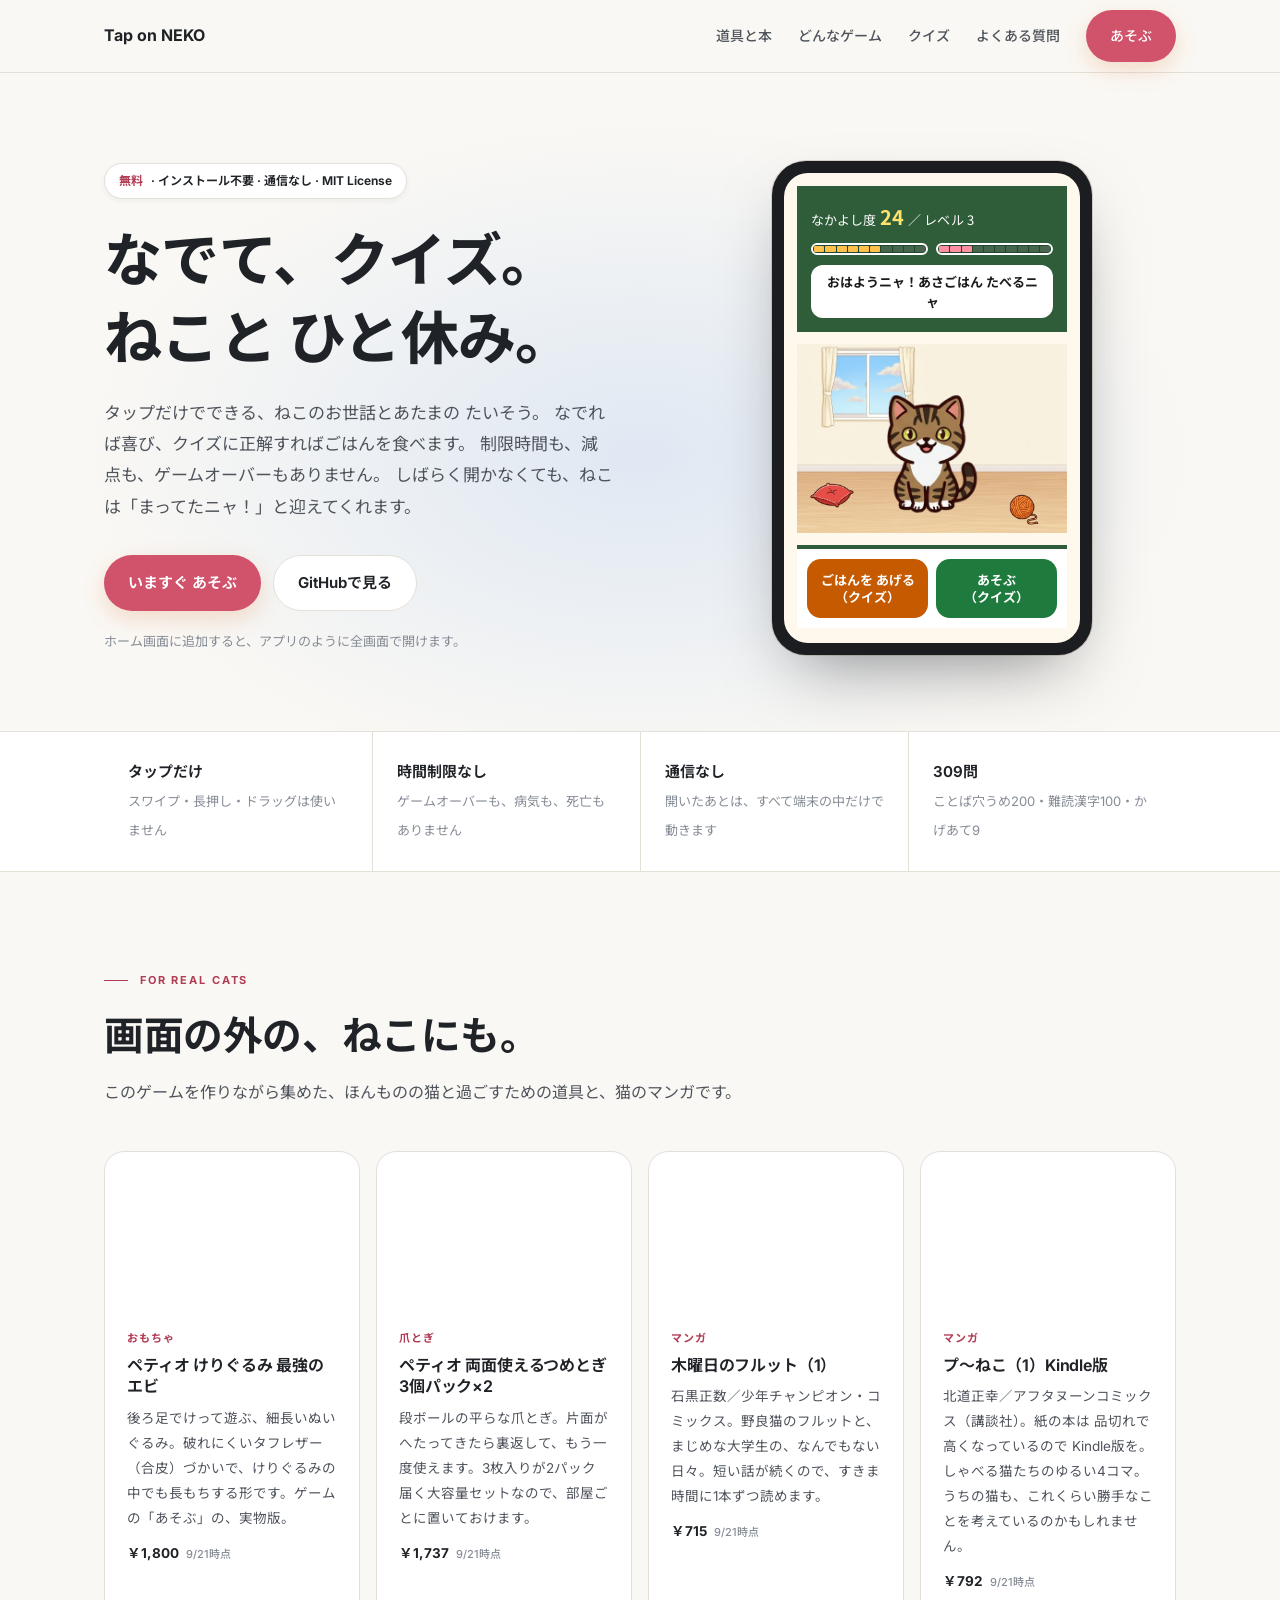
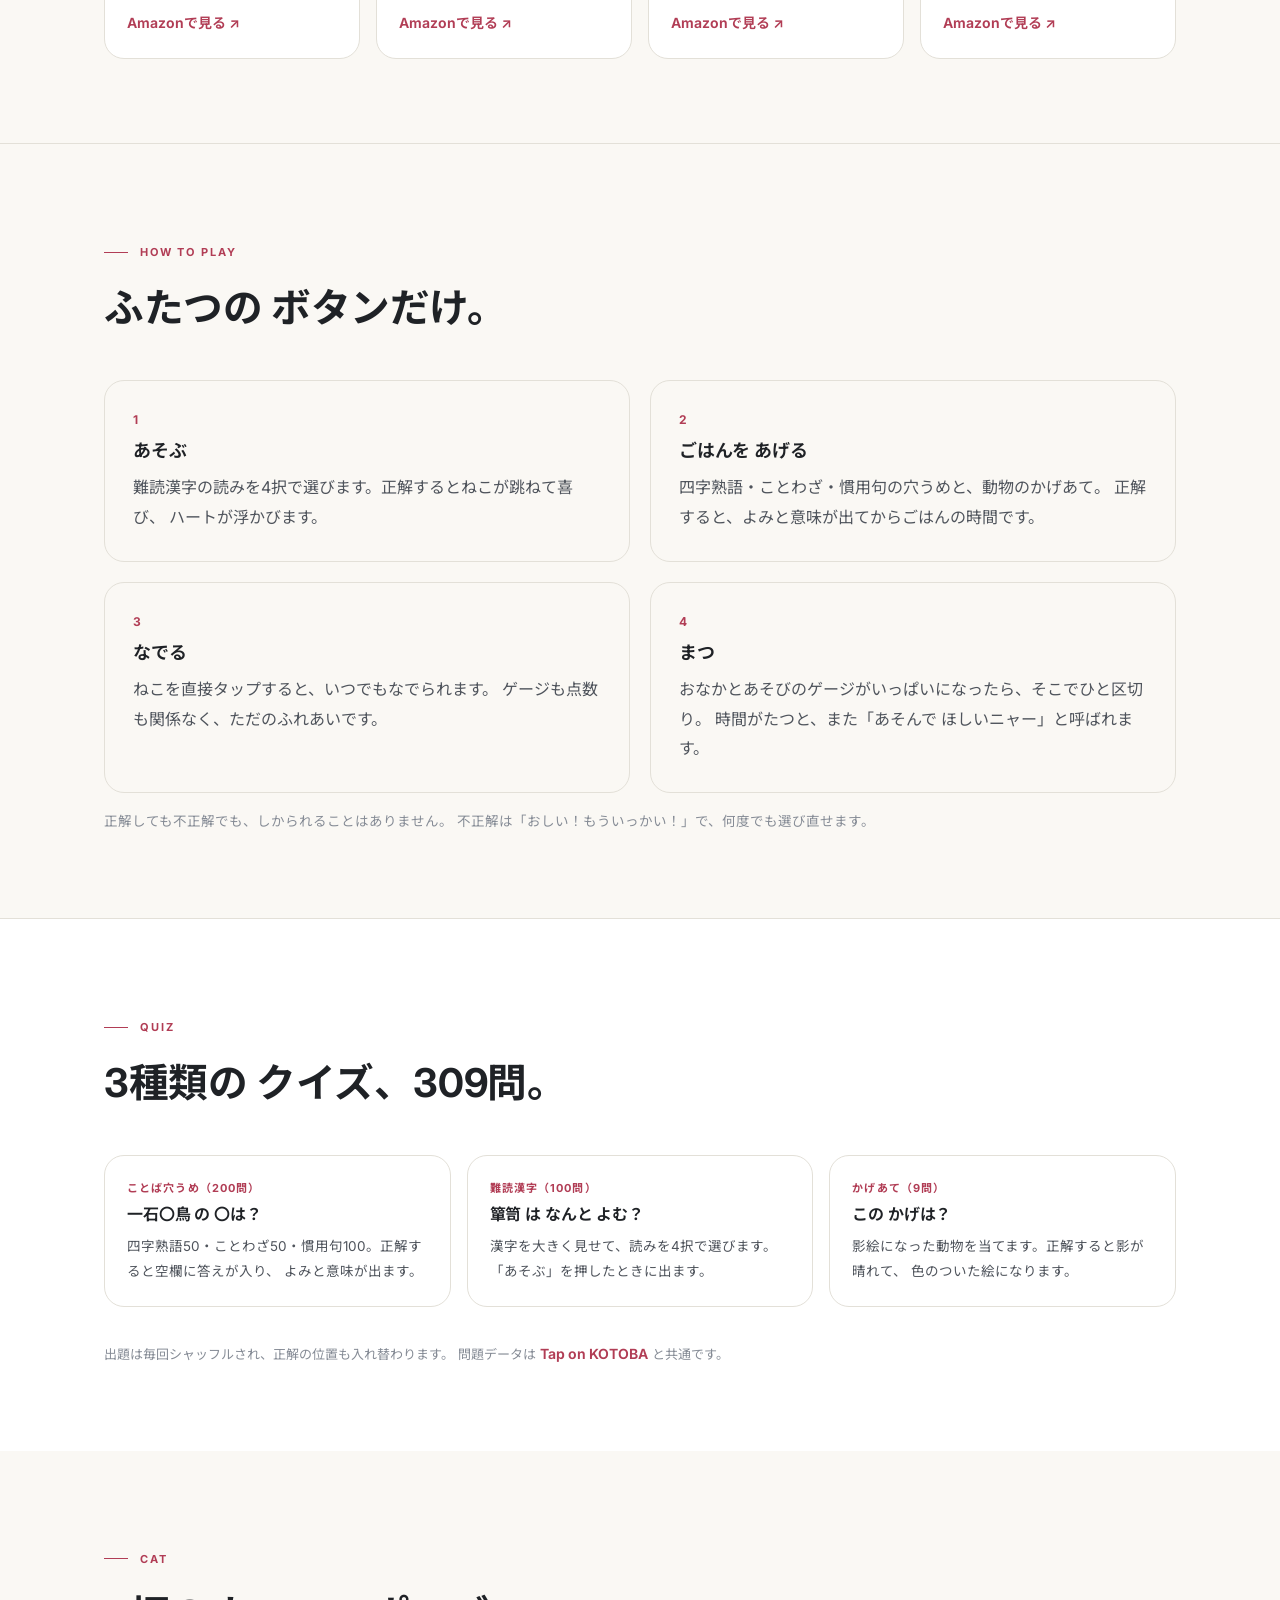
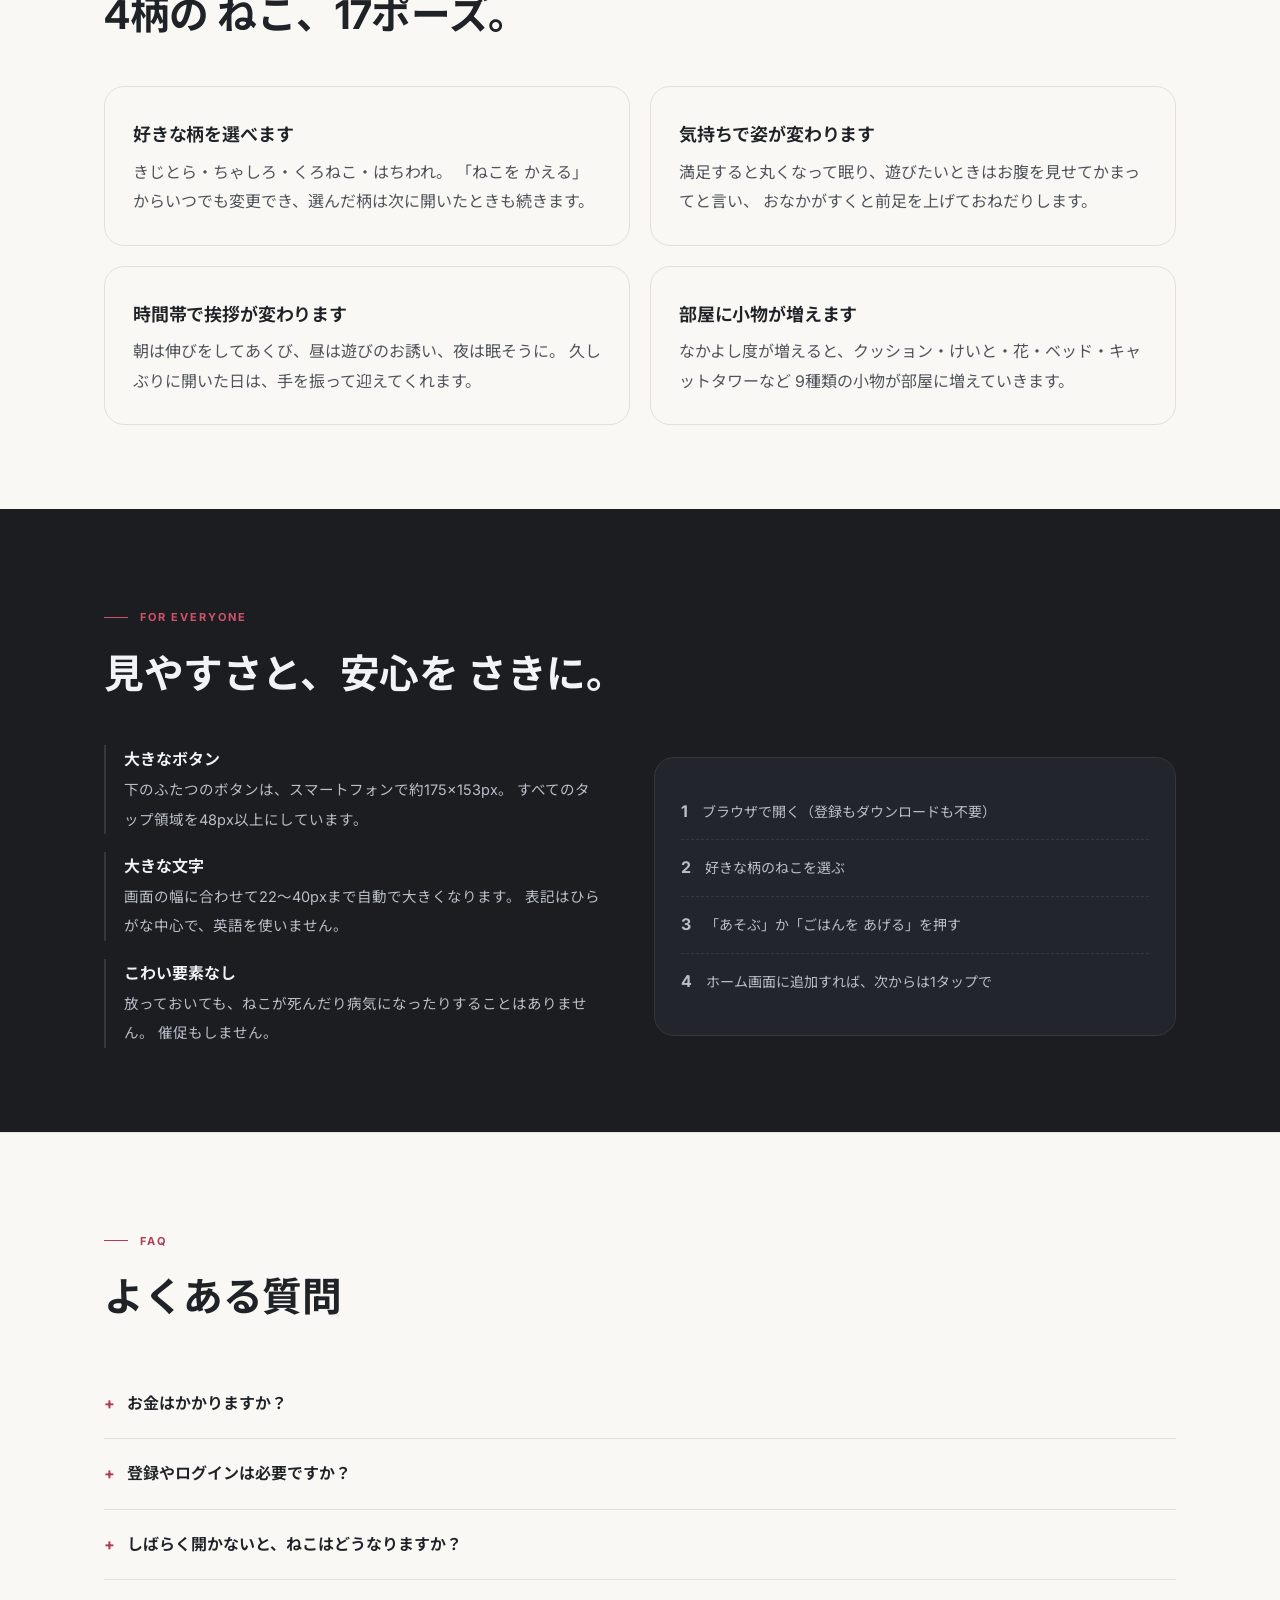
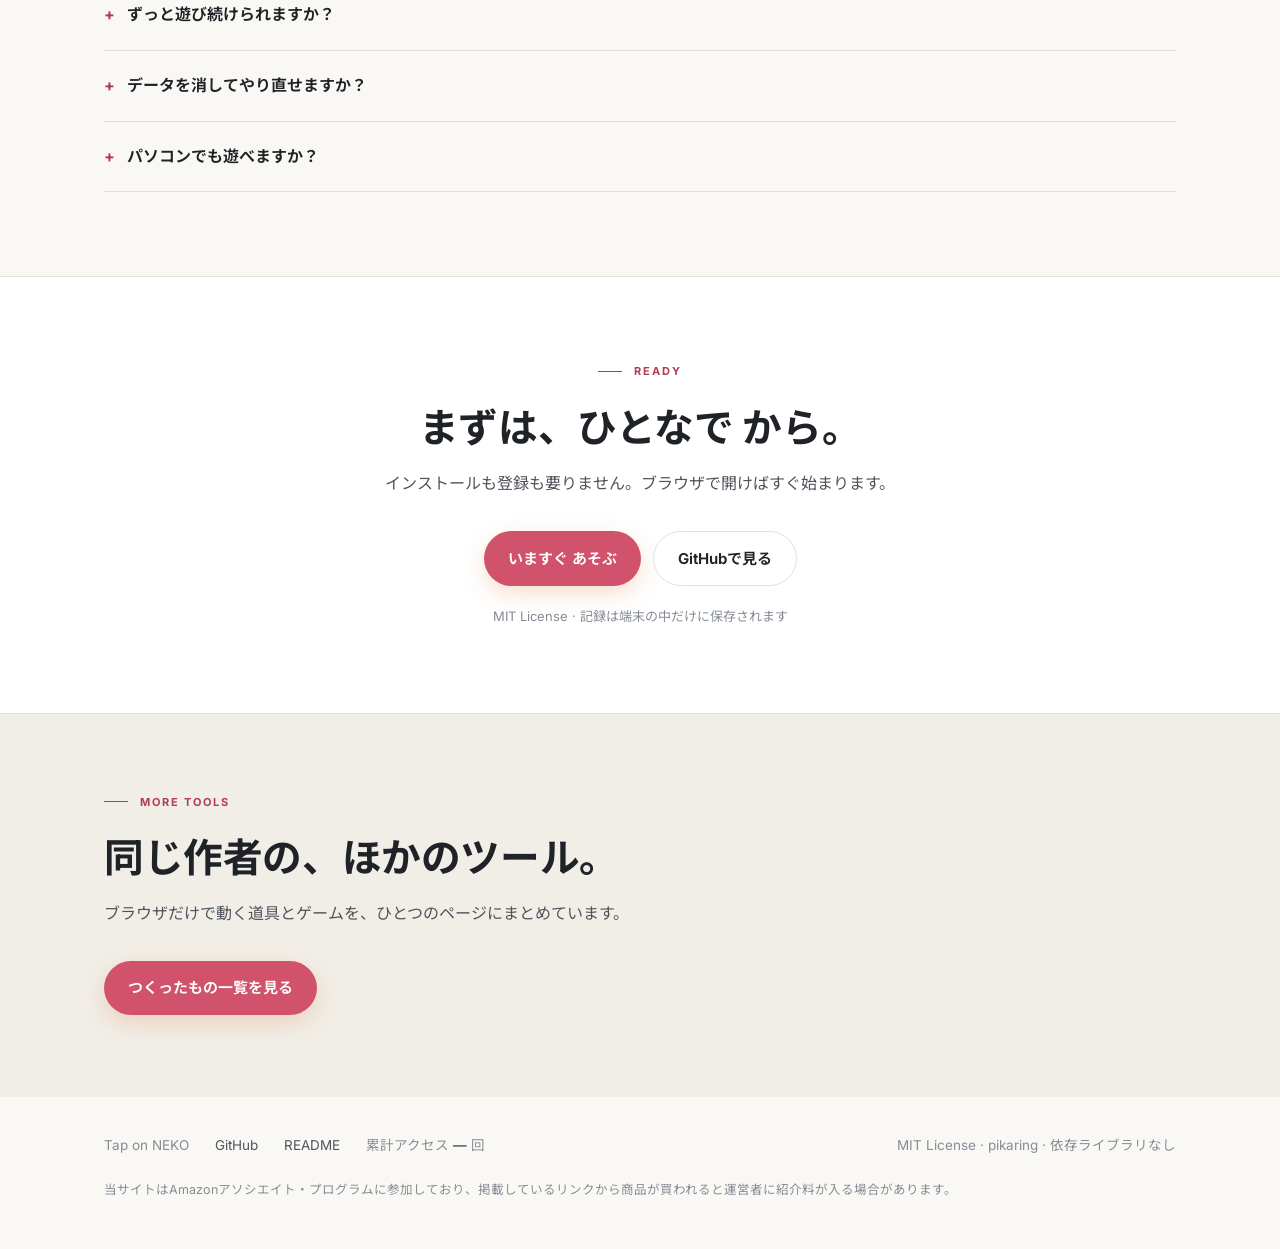
==== index.html @ 1789b319 "GA4 の タグを 紹介ページに 入れる 測定ID G-3FCFQY4W85。9サイトで プロパティは 1つ。 アプリ（/app/）には 入れない ―― 「通信なし」と 書いて あるため。 ホーム画面" ====
<!DOCTYPE html>
<html lang="ja">
<head>
<meta charset="UTF-8">
<meta name="viewport" content="width=device-width, initial-scale=1">
<title>Tap on NEKO｜タップだけで遊べる、ねこのお世話とあたまの たいそう</title>
<meta name="description" content="インストール不要・通信なし・ブラウザだけで動く、ねこのお世話ゲーム。タップだけで遊べる脳トレで、制限時間もゲームオーバーもありません。ことば穴うめ・難読漢字・かげあての3種類のクイズ、4柄の猫と17ポーズ。">
<meta name="theme-color" content="#2f5d3a">

<link rel="canonical" href="https://pikaring.github.io/tap-on-neko/">
<meta property="og:type" content="website">
<meta property="og:title" content="Tap on NEKO｜タップだけで遊べる、ねこのお世話とあたまの たいそう">
<meta property="og:description" content="タップだけで遊べる、ねこのお世話とあたまの たいそう。制限時間もゲームオーバーもありません。">
<meta property="og:url" content="https://pikaring.github.io/tap-on-neko/">
<meta property="og:image" content="https://pikaring.github.io/tap-on-neko/assets/icon.png">

<link rel="icon" href="assets/favicon.png" type="image/png">
<link rel="apple-touch-icon" href="assets/icon.png">
<link rel="preconnect" href="https://fonts.googleapis.com">
<link rel="preconnect" href="https://fonts.gstatic.com" crossorigin>
<link href="https://fonts.googleapis.com/css2?family=Inter:wght@400;500;600;650;700&family=Noto+Sans+JP:wght@400;500;600;700&display=swap" rel="stylesheet">
<link rel="stylesheet" href="assets/site.css">
<script>
  /* ホーム画面に くわえた アイコンから 開いた ときは、紹介ページを とばして
     そのまま ゲームへ（すでに 入れて ある 方の 使い勝手を かえない ため） */
  if (window.matchMedia('(display-mode: standalone)').matches || window.navigator.standalone === true) {
    location.replace('app/');
  }
</script>
<!-- Google tag (gtag.js) -->
<script async src="https://www.googletagmanager.com/gtag/js?id=G-3FCFQY4W85"></script>
<script>
  window.dataLayer = window.dataLayer || [];
  function gtag(){dataLayer.push(arguments);}
  gtag('js', new Date());
  gtag('config', 'G-3FCFQY4W85');
</script>
<script type="application/ld+json">
{
  "@context": "https://schema.org",
  "@type": "WebApplication",
  "name": "Tap on NEKO",
  "url": "https://pikaring.github.io/tap-on-neko/",
  "description": "インストール不要・通信なし・ブラウザだけで動く、ねこのお世話ゲーム。タップだけで遊べる脳トレで、制限時間もゲームオーバーもありません。ことば穴うめ・難読漢字・かげあての3種類のクイズ、4柄の猫と17ポーズ。",
  "applicationCategory": "GameApplication",
  "operatingSystem": "すべて（ウェブブラウザ）",
  "inLanguage": "ja",
  "isAccessibleForFree": true,
  "offers": {
    "@type": "Offer",
    "price": "0",
    "priceCurrency": "JPY"
  },
  "license": "https://opensource.org/licenses/MIT",
  "author": {
    "@type": "Person",
    "name": "pikaring",
    "url": "https://pikaring.github.io/portal/"
  },
  "browserRequirements": "JavaScript が 動く ブラウザ"
}
</script>
</head>
<body>

<header class="header">
  <div class="wrap header-inner">
    <a class="brand" href="./">Tap on NEKO</a>
    <nav class="nav">
      <a href="#goods">道具と本</a>
      <a href="#about">どんなゲーム</a>
      <a href="#quiz">クイズ</a>
      <a href="#faq">よくある質問</a>
      <a class="btn btn-main" href="app/">あそぶ</a>
    </nav>
  </div>
</header>

<section class="hero">
  <div class="wrap hero-grid">
    <div>
      <span class="pill"><b>無料</b> · インストール不要 · 通信なし · MIT License</span>
      <h1>なでて、クイズ。<br>ねこと ひと休み。</h1>
      <p class="lead">タップだけでできる、ねこのお世話とあたまの たいそう。
        なでれば喜び、クイズに正解すればごはんを食べます。
        制限時間も、減点も、ゲームオーバーもありません。
        しばらく開かなくても、ねこは「まってたニャ！」と迎えてくれます。</p>
      <div class="hero-actions">
        <a class="btn btn-main" href="app/">いますぐ あそぶ</a>
        <a class="btn btn-sub" href="https://github.com/pikaring/tap-on-neko">GitHubで見る</a>
      </div>
      <p class="hero-note">ホーム画面に追加すると、アプリのように全画面で開けます。</p>
    </div>

    <!-- 実物の画面（app/index.html）の配色・部品に合わせたモック -->
    <div class="phone" aria-hidden="true">
      <div class="screen screen-neko">
        <div class="nbar">
          <p class="nlevel">なかよし度 <b>24</b> ／ レベル 3</p>
          <div class="nmeters">
            <span class="nmeter"><i class="on"></i><i class="on"></i><i class="on"></i><i class="on"></i><i class="on"></i><i class="on"></i><i></i><i></i><i></i><i></i></span>
            <span class="nmeter nmeter--play"><i class="on"></i><i class="on"></i><i class="on"></i><i></i><i></i><i></i><i></i><i></i><i></i><i></i></span>
          </div>
          <p class="nmsg">おはようニャ！あさごはん たべるニャ</p>
        </div>
        <div class="nroom">
          <span class="nitem nitem--cushion"></span>
          <span class="nitem nitem--yarn"></span>
          <span class="ncat"></span>
        </div>
        <div class="nbtns"><b>ごはんを あげる<br>（クイズ）</b><i>あそぶ<br>（クイズ）</i></div>
      </div>
    </div>
  </div>
</section>

<div class="specs">
  <div class="wrap specs-grid">
    <div class="spec"><b>タップだけ</b><span>スワイプ・長押し・ドラッグは使いません</span></div>
    <div class="spec"><b>時間制限なし</b><span>ゲームオーバーも、病気も、死亡もありません</span></div>
    <div class="spec"><b>通信なし</b><span>開いたあとは、すべて端末の中だけで動きます</span></div>
    <div class="spec"><b>309問</b><span>ことば穴うめ200・難読漢字100・かげあて9</span></div>
  </div>
</div>

<section class="goods" id="goods">
  <div class="wrap">
    <div class="sec-head">
      <p class="eyebrow">FOR REAL CATS</p>
      <h2>画面の外の、ねこにも。</h2>
      <p>このゲームを作りながら集めた、ほんものの猫と過ごすための道具と、猫のマンガです。</p>
    </div>
    <div class="goods-grid">

      <div class="good" data-asin="B08XBGY6Y7">
        <p class="gcat">おもちゃ</p>
        <h3>ペティオ けりぐるみ 最強のエビ</h3>
        <p>後ろ足でけって遊ぶ、細長いぬいぐるみ。破れにくいタフレザー（合皮）づかいで、けりぐるみの中でも長もちする形です。ゲームの「あそぶ」の、実物版。</p>
        <a class="glink" href="https://www.amazon.co.jp/dp/B08XBGY6Y7?tag=redcomet-22" target="_blank" rel="sponsored noopener">Amazonで見る ↗</a>
      </div>

      <div class="good" data-asin="B0834BSTWL">
        <p class="gcat">爪とぎ</p>
        <h3>ペティオ 両面使えるつめとぎ 3個パック×2</h3>
        <p>段ボールの平らな爪とぎ。片面がへたってきたら裏返して、もう一度使えます。3枚入りが2パック届く大容量セットなので、部屋ごとに置いておけます。</p>
        <a class="glink" href="https://www.amazon.co.jp/dp/B0834BSTWL?tag=redcomet-22" target="_blank" rel="sponsored noopener">Amazonで見る ↗</a>
      </div>

      <div class="good" data-asin="4253216102">
        <p class="gcat">マンガ</p>
        <h3>木曜日のフルット（1）</h3>
        <p>石黒正数／少年チャンピオン・コミックス。野良猫のフルットと、まじめな大学生の、なんでもない日々。短い話が続くので、すきま時間に1本ずつ読めます。</p>
        <a class="glink" href="https://www.amazon.co.jp/dp/4253216102?tag=redcomet-22" target="_blank" rel="sponsored noopener">Amazonで見る ↗</a>
      </div>

      <div class="good" data-asin="B00HD9J0C0">
        <p class="gcat">マンガ</p>
        <h3>プ～ねこ（1）Kindle版</h3>
        <p>北道正幸／アフタヌーンコミックス（講談社）。紙の本は 品切れで 高くなっているので Kindle版を。しゃべる猫たちのゆるい4コマ。うちの猫も、これくらい勝手なことを考えているのかもしれません。</p>
        <a class="glink" href="https://www.amazon.co.jp/dp/B00HD9J0C0?tag=redcomet-22" target="_blank" rel="sponsored noopener">Amazonで見る ↗</a>
      </div>

    </div>
  </div>
</section>

<section id="about">
  <div class="wrap">
    <div class="sec-head">
      <p class="eyebrow">HOW TO PLAY</p>
      <h2>ふたつの ボタンだけ。</h2>
    </div>
    <div class="cards">
      <div class="card">
        <p class="num">1</p>
        <h3>あそぶ</h3>
        <p>難読漢字の読みを4択で選びます。正解するとねこが跳ねて喜び、
          ハートが浮かびます。</p>
      </div>
      <div class="card">
        <p class="num">2</p>
        <h3>ごはんを あげる</h3>
        <p>四字熟語・ことわざ・慣用句の穴うめと、動物のかげあて。
          正解すると、よみと意味が出てからごはんの時間です。</p>
      </div>
      <div class="card">
        <p class="num">3</p>
        <h3>なでる</h3>
        <p>ねこを直接タップすると、いつでもなでられます。
          ゲージも点数も関係なく、ただのふれあいです。</p>
      </div>
      <div class="card">
        <p class="num">4</p>
        <h3>まつ</h3>
        <p>おなかとあそびのゲージがいっぱいになったら、そこでひと区切り。
          時間がたつと、また「あそんで ほしいニャー」と呼ばれます。</p>
      </div>
    </div>
    <p class="note">正解しても不正解でも、しかられることはありません。
      不正解は「おしい！もういっかい！」で、何度でも選び直せます。</p>
  </div>
</section>

<section class="alt" id="quiz">
  <div class="wrap">
    <div class="sec-head">
      <p class="eyebrow">QUIZ</p>
      <h2>3種類の クイズ、309問。</h2>
    </div>
    <div class="goods-grid">
      <div class="good">
        <p class="gcat">ことば穴うめ（200問）</p>
        <h3>一石〇鳥 の 〇は？</h3>
        <p>四字熟語50・ことわざ50・慣用句100。正解すると空欄に答えが入り、
          よみと意味が出ます。</p>
      </div>
      <div class="good">
        <p class="gcat">難読漢字（100問）</p>
        <h3>簞笥 は なんと よむ？</h3>
        <p>漢字を大きく見せて、読みを4択で選びます。
          「あそぶ」を押したときに出ます。</p>
      </div>
      <div class="good">
        <p class="gcat">かげあて（9問）</p>
        <h3>この かげは？</h3>
        <p>影絵になった動物を当てます。正解すると影が晴れて、
          色のついた絵になります。</p>
      </div>
    </div>
    <p class="goods-note">出題は毎回シャッフルされ、正解の位置も入れ替わります。
      問題データは <a class="glink" href="https://github.com/pikaring/tap-on-kotoba">Tap on KOTOBA</a> と共通です。</p>
  </div>
</section>

<section>
  <div class="wrap">
    <div class="sec-head">
      <p class="eyebrow">CAT</p>
      <h2>4柄の ねこ、17ポーズ。</h2>
    </div>
    <div class="cards">
      <div class="card">
        <h3>好きな柄を選べます</h3>
        <p>きじとら・ちゃしろ・くろねこ・はちわれ。
          「ねこを かえる」からいつでも変更でき、選んだ柄は次に開いたときも続きます。</p>
      </div>
      <div class="card">
        <h3>気持ちで姿が変わります</h3>
        <p>満足すると丸くなって眠り、遊びたいときはお腹を見せてかまってと言い、
          おなかがすくと前足を上げておねだりします。</p>
      </div>
      <div class="card">
        <h3>時間帯で挨拶が変わります</h3>
        <p>朝は伸びをしてあくび、昼は遊びのお誘い、夜は眠そうに。
          久しぶりに開いた日は、手を振って迎えてくれます。</p>
      </div>
      <div class="card">
        <h3>部屋に小物が増えます</h3>
        <p>なかよし度が増えると、クッション・けいと・花・ベッド・キャットタワーなど
          9種類の小物が部屋に増えていきます。</p>
      </div>
    </div>
  </div>
</section>

<section class="night">
  <div class="wrap">
    <div class="sec-head">
      <p class="eyebrow">FOR EVERYONE</p>
      <h2>見やすさと、安心を さきに。</h2>
    </div>
    <div class="night-grid">
      <div class="night-list">
        <div class="night-item"><b>大きなボタン</b><span>下のふたつのボタンは、スマートフォンで約175×153px。
          すべてのタップ領域を48px以上にしています。</span></div>
        <div class="night-item"><b>大きな文字</b><span>画面の幅に合わせて22〜40pxまで自動で大きくなります。
          表記はひらがな中心で、英語を使いません。</span></div>
        <div class="night-item"><b>こわい要素なし</b><span>放っておいても、ねこが死んだり病気になったりすることはありません。
          催促もしません。</span></div>
      </div>
      <div class="steps-box">
        <div class="flow-step"><b>1</b><span>ブラウザで開く（登録もダウンロードも不要）</span></div>
        <div class="flow-step"><b>2</b><span>好きな柄のねこを選ぶ</span></div>
        <div class="flow-step"><b>3</b><span>「あそぶ」か「ごはんを あげる」を押す</span></div>
        <div class="flow-step"><b>4</b><span>ホーム画面に追加すれば、次からは1タップで</span></div>
      </div>
    </div>
  </div>
</section>

<section class="faq" id="faq">
  <div class="wrap">
    <div class="sec-head">
      <p class="eyebrow">FAQ</p>
      <h2>よくある質問</h2>
    </div>
    <details>
      <summary>お金はかかりますか？</summary>
      <p>かかりません。無料で、広告もありません。MIT License で公開しています。</p>
    </details>
    <details>
      <summary>登録やログインは必要ですか？</summary>
      <p>不要です。遊んだ記録（なかよし度・ゲージ・選んだ柄）は、
        お使いの端末のブラウザの中だけに保存されます。外に送られることはありません。</p>
    </details>
    <details>
      <summary>しばらく開かないと、ねこはどうなりますか？</summary>
      <p>何も悪いことは起きません。おなかとあそびのゲージは時間とともに減りますが、
        次に開いたときは「まってたニャ！」と迎えてくれます。</p>
    </details>
    <details>
      <summary>ずっと遊び続けられますか？</summary>
      <p>ゲージがいっぱいになると、そのお世話はひと休みになります。
        押しても「おなかは いっぱいだニャ」と返事をするだけで、しかられません。
        あそびは約1時間、ごはんは約2時間で、また1回ぶんの空きができて遊べます。</p>
    </details>
    <details>
      <summary>データを消してやり直せますか？</summary>
      <p>ブラウザの「サイトデータの削除」で消えます。
        端末を変えると引き継がれないので、記録は端末ごとに別になります。</p>
    </details>
    <details>
      <summary>パソコンでも遊べますか？</summary>
      <p>遊べます。クリックがタップの代わりになります。
        スマートフォン・タブレットでの利用を想定して作っています。</p>
    </details>
  </div>
</section>

<section class="cta">
  <div class="wrap">
    <p class="eyebrow" style="justify-content:center">READY</p>
    <h2>まずは、ひとなで から。</h2>
    <p style="margin-top:14px">インストールも登録も要りません。ブラウザで開けばすぐ始まります。</p>
    <div class="hero-actions" style="justify-content:center">
      <a class="btn btn-main" href="app/">いますぐ あそぶ</a>
      <a class="btn btn-sub" href="https://github.com/pikaring/tap-on-neko">GitHubで見る</a>
    </div>
    <p class="hero-note">MIT License · 記録は端末の中だけに保存されます</p>
  </div>
</section>

<section class="family" id="family">
  <div class="wrap">
    <div class="sec-head">
      <p class="eyebrow">MORE TOOLS</p>
      <h2>同じ作者の、ほかのツール。</h2>
      <p>ブラウザだけで動く道具とゲームを、ひとつのページにまとめています。</p>
    </div>
    <div class="hero-actions">
      <a class="btn btn-main" href="https://pikaring.github.io/portal/">つくったもの一覧を見る</a>
    </div>
  </div>
</section>

<footer class="footer">
  <div class="wrap footer-inner">
    <span>Tap on NEKO</span>
    <a href="https://github.com/pikaring/tap-on-neko">GitHub</a>
    <a href="https://github.com/pikaring/tap-on-neko/blob/main/README.md">README</a>
    <span class="counter">累計アクセス <b id="counter-value">―</b> 回</span>
    <span class="sep">MIT License · pikaring · 依存ライブラリなし</span>
    <span class="disclosure">当サイトはAmazonアソシエイト・プログラムに参加しており、掲載しているリンクから商品が買われると運営者に紹介料が入る場合があります。</span>
  </div>
</footer>

<script>
// アクセスカウンター（ほかのページと同じGAS。page名でサイトごとに別カウント）
(function () {
  var el = document.getElementById('counter-value');
  if (!el) return;
  var page = location.pathname.replace(/index\.html$/, '');
  fetch('https://script.google.com/macros/s/AKfycbxkQLZXNAFXkT7zhIO0TmMDGU3A0TQ234Lf-yhw5J7lvFAjCi3KLNLRd_LKd_xlOxPd/exec?page=' + encodeURIComponent(page))
    .then(function (r) { return r.json(); })
    .then(function (d) { el.textContent = Number(d.count).toLocaleString('ja-JP'); })
    .catch(function () { el.textContent = '―'; });
})();
</script>

<script>
// Amazon Creators API で取った商品情報（tools/fetch_goods.py が assets/goods.json に書く）。
// 取れていれば画像と価格を足し、無ければテキストカードのまま。
(function () {
  var cards = document.querySelectorAll('.good[data-asin]');
  if (!cards.length) return;
  fetch('assets/goods.json', { cache: 'no-cache' }).then(function (r) { return r.json(); }).then(function (d) {
    var at = new Date(d.fetchedAt);
    var stamp = isNaN(at) ? '' : (at.getMonth() + 1) + '/' + at.getDate() + '時点';
    cards.forEach(function (c) {
      var it = d.items && d.items[c.dataset.asin];
      if (!it) return;
      if (it.image) {
        var img = document.createElement('img');
        img.className = 'gimg'; img.src = it.image; img.alt = ''; img.loading = 'lazy';
        c.insertBefore(img, c.firstChild);
      }
      if (it.price) {
        var p = document.createElement('p');
        p.className = 'gprice';
        p.innerHTML = it.price + (stamp ? ' <small>' + stamp + '</small>' : '');
        var link = c.querySelector('.glink');
        c.insertBefore(p, link);
      }
      if (it.url) { var a = c.querySelector('.glink'); if (a) a.href = it.url; }
    });
  }).catch(function () { /* 取れなければ何もしない */ });
})();
</script>
</body>
</html>
---- assets/site.css ----
/* Tap on KOTOBA 紹介ページ
   ことばの穴うめ：生成りの紙、墨の黒、空欄の青、正解の緑。
   純白と純黒を使わないことで、落ち着いた見え方にする。
   ヒーローの画面モックだけは実物と同じ配色。 */

:root {
  --ember: #d0526b;
  --ember-dark: #b13d55;
  --ink: #1f2226;
  --body: #4f545c;
  --muted: #868c96;
  --silver: #aab0bb;
  --paper: #faf8f4;
  --cream: #f1eee7;
  --line: #e3e0d8;
  --night: #1b1d21;
  --night-line: #33373e;
  --white: #fff;
  --blank: #1a4e8a;
  --blank-dark: #16406f;
  --radius: 20px;
  --wrap: 1120px;
}

* { box-sizing: border-box; }
html { scroll-behavior: smooth; scroll-padding-top: 92px; }

body {
  margin: 0;
  background: var(--paper);
  color: var(--body);
  font-family: Inter, "Noto Sans JP", "Yu Gothic", Meiryo, sans-serif;
  font-size: 16px;
  line-height: 1.85;
  -webkit-font-smoothing: antialiased;
}

img { max-width: 100%; display: block; }
a { color: var(--ember-dark); }
code { font-family: "Cascadia Code", Consolas, monospace; font-size: .92em; background: var(--cream); padding: 1px 6px; border-radius: 5px; }

.wrap { max-width: var(--wrap); margin: 0 auto; padding: 0 24px; }

h1, h2, h3 { color: var(--ink); line-height: 1.35; letter-spacing: -.01em; margin: 0; }
h2 { font-size: clamp(28px, 3.1vw, 40px); font-weight: 700; }
h3 { font-size: 18px; font-weight: 650; }
p { margin: 0; }

.eyebrow {
  display: flex; align-items: center; gap: 12px;
  color: var(--ember-dark);
  font-size: 11px; font-weight: 700; letter-spacing: .17em;
  margin: 0 0 20px;
}
.eyebrow:before { content: ""; width: 24px; height: 1px; background: currentColor; }

/* ---- ヘッダー ---- */
.header {
  position: sticky; top: 0; z-index: 50;
  background: #faf8f4d9; backdrop-filter: blur(16px);
  border-bottom: 1px solid var(--line);
}
.header-inner { height: 72px; display: flex; align-items: center; gap: 28px; }
.brand { display: flex; align-items: center; gap: 10px; font-weight: 700; color: var(--ink); text-decoration: none; }
.brand img { width: 28px; height: 28px; border-radius: 7px; }
.nav { margin-left: auto; display: flex; align-items: center; gap: 26px; }
.nav a { color: var(--body); text-decoration: none; font-size: 14px; font-weight: 500; }
.nav a:hover { color: var(--ember-dark); }
.nav .btn-main, .nav .btn-main:hover { color: var(--white); }  /* .nav a より優先させる */

/* ---- ボタン ---- */
.btn {
  display: inline-flex; align-items: center; gap: 8px;
  padding: 13px 24px; border-radius: 999px;
  font-weight: 650; font-size: 15px; text-decoration: none;
  transition: background .2s, transform .2s, box-shadow .2s;
}
.btn-main { background: var(--ember); color: var(--white); box-shadow: 0 8px 22px #d9702c38; }
.btn-main:hover { background: var(--ember-dark); transform: translateY(-1px); box-shadow: 0 12px 28px #d9702c45; }
.btn-sub { background: var(--white); color: var(--ink); border: 1px solid var(--line); }
.btn-sub:hover { border-color: #cfcabf; transform: translateY(-1px); }

/* ---- ヒーロー ---- */
.hero { position: relative; padding: 88px 0 76px; overflow: hidden; }
.hero:before {
  content: ""; position: absolute; inset: 0; z-index: -1;
  background: radial-gradient(ellipse at 50% 58%, #dfe8f3 0, transparent 62%), var(--paper);
}
.hero-grid { display: grid; grid-template-columns: 1.04fr .96fr; gap: 56px; align-items: center; }
.pill {
  display: inline-flex; align-items: center; gap: 8px;
  background: var(--white); border: 1px solid var(--line); border-radius: 999px;
  padding: 6px 14px; font-size: 12px; font-weight: 650; color: var(--ink);
  box-shadow: 0 2px 6px #1f22260d;
}
.pill b { color: var(--ember-dark); }
h1 { font-size: clamp(36px, 4.6vw, 58px); font-weight: 750; margin: 22px 0 20px; }
.lead { font-size: 17px; max-width: 30em; }
.hero-actions { display: flex; flex-wrap: wrap; gap: 12px; margin: 32px 0 18px; }
.hero-note { font-size: 13px; color: var(--muted); }

/* ---- 画面のモック（スマホの縦持ち） ----
   app/index.html の配色・構成をそのまま縮めたもの。 */
.phone {
  width: 320px; margin: 0 auto;
  background: var(--night); border-radius: 34px; padding: 12px;
  box-shadow: 0 30px 70px -26px #1f222688, 0 0 0 1px #d9d4cb;
}
.screen {
  background: #fbf6ea; color: #1b1915; border-radius: 24px; overflow: hidden;
  font-family: Meiryo, "Hiragino Sans", "Noto Sans JP", sans-serif;
  padding: 13px 13px 15px; display: flex; flex-direction: column; gap: 12px; min-height: 470px;
}

/* ---- 仕様の帯 ---- */
.specs { border-top: 1px solid var(--line); border-bottom: 1px solid var(--line); background: var(--white); }
.specs-grid { display: grid; grid-template-columns: repeat(4, 1fr); }
.spec { padding: 26px 24px; border-left: 1px solid var(--line); }
.spec:first-child { border-left: 0; }
.spec b { display: block; color: var(--ink); font-size: 15px; font-weight: 650; }
.spec span { font-size: 13px; color: var(--muted); }

section { padding: 84px 0; }
.sec-head { max-width: 44em; margin-bottom: 44px; }
.sec-head p { margin-top: 14px; }

.stat { display: flex; flex-wrap: wrap; gap: 4px 10px; margin-top: 12px; font-size: 12px; color: var(--muted); font-variant-numeric: tabular-nums; }
.stat .hot { color: var(--ember-dark); font-weight: 650; }
.stat .cool { color: #2f6f9f; font-weight: 650; }
.note { font-size: 13.5px; color: var(--muted); margin-top: 16px; }

/* ---- カード ---- */
.alt { background: var(--white); border-top: 1px solid var(--line); }
.cards { display: grid; grid-template-columns: repeat(2, 1fr); gap: 20px; }
.card {
  background: var(--paper); border: 1px solid var(--line); border-radius: var(--radius);
  padding: 28px; transition: box-shadow .2s, transform .2s;
}
.card:hover { box-shadow: 0 18px 44px -20px #1f22262e; transform: translateY(-2px); }
.card .num { font-size: 12px; font-weight: 700; color: var(--ember-dark); letter-spacing: .1em; }
.card h3 { margin: 8px 0 10px; }
.card ul { margin: 14px 0 0; padding-left: 1.1em; font-size: 14.5px; }
.card li { margin-bottom: 4px; }

/* ---- 暗いセクション ---- */
.night { background: var(--night); color: #b9bec8; }
.night h2, .night h3 { color: #f2f3f5; }
.night .eyebrow { color: var(--ember); }
.night a { color: #f0b184; }
.night-grid { display: grid; grid-template-columns: 1fr 1.05fr; gap: 52px; align-items: center; }
.night-list { display: grid; gap: 18px; }
.night-item { border-left: 2px solid var(--night-line); padding-left: 18px; }
.night-item b { display: block; color: #f2f3f5; font-weight: 650; }
.night-item span { font-size: 14.5px; }
.steps-box { background: #22252b; border: 1px solid var(--night-line); border-radius: var(--radius); padding: 26px; }
.flow-step { display: flex; gap: 14px; padding: 13px 0; border-bottom: 1px dashed var(--night-line); align-items: baseline; }
.flow-step:last-child { border-bottom: 0; }
.flow-step em { font-style: normal; color: var(--ember); font-weight: 700; font-size: 13px; min-width: 1.6em; }
.flow-step span { font-size: 14px; }

/* ---- FAQ ---- */
.faq { border-top: 1px solid var(--line); }
details { border-bottom: 1px solid var(--line); padding: 20px 0; }
summary { cursor: pointer; font-weight: 650; color: var(--ink); list-style: none; display: flex; align-items: center; gap: 12px; }
summary::-webkit-details-marker { display: none; }
summary:before { content: "+"; color: var(--ember-dark); font-weight: 700; }
details[open] summary:before { content: "−"; }
details p { margin-top: 12px; font-size: 15px; padding-left: 24px; }

.cta { text-align: center; background: var(--white); border-top: 1px solid var(--line); }
.cta .hero-actions { justify-content: center; }
.footer { padding: 36px 0 48px; font-size: 13.5px; color: var(--muted); }
.footer-inner { display: flex; flex-wrap: wrap; gap: 14px 26px; align-items: center; }
.footer a { color: var(--body); text-decoration: none; }
.footer a:hover { color: var(--ember-dark); }
.footer .sep { margin-left: auto; }
.footer .counter b { font-weight: 600; color: var(--body); font-variant-numeric: tabular-nums; }

@media (max-width: 900px) {
  .hero-grid, .night-grid { grid-template-columns: 1fr; gap: 40px; }
  .cards, .levels { grid-template-columns: 1fr; }
  .chars { grid-template-columns: 1fr 1fr; }
  .specs-grid { grid-template-columns: 1fr 1fr; }
  .spec:nth-child(3) { border-left: 0; }
  .spec { border-top: 1px solid var(--line); }
  .spec:first-child, .spec:nth-child(2) { border-top: 0; }
  .nav a:not(.btn) { display: none; }
  section { padding: 64px 0; }
}
@media (max-width: 560px) {
  .specs-grid, .chars { grid-template-columns: 1fr; }
  .spec { border-left: 0; }
  .hero { padding: 56px 0 48px; }
  .phone { width: 100%; max-width: 320px; }
}

/* ---- Amazon アソシエイト（道具・本） ---- */
.goods { border-bottom: 1px solid var(--line); }
.goods-grid { display: grid; grid-template-columns: repeat(4, 1fr); gap: 16px; }
.good { background: var(--white); border: 1px solid var(--line); border-radius: var(--radius); padding: 22px; display: flex; flex-direction: column; transition: box-shadow .2s, transform .2s; }
.good:hover { box-shadow: 0 18px 44px -20px #0000002e; transform: translateY(-2px); }
.good .gcat { font-size: 11px; font-weight: 700; color: var(--ember-dark); letter-spacing: .1em; }
.good h3 { font-size: 16px; margin: 6px 0 8px; }
.good p:not(.gcat) { font-size: 13.5px; flex: 1; }
.glink { display: inline-flex; align-items: center; gap: 6px; margin-top: 16px; font-size: 14px; font-weight: 650; color: var(--ember-dark); text-decoration: none; }
.glink:hover { color: var(--ember); text-decoration: underline; }
.good .gimg { height: 140px; width: auto; max-width: 100%; object-fit: contain; margin: 0 auto 14px; display: block; background: var(--white); }
.good .gprice { font-size: 15px; font-weight: 700; color: var(--ink); margin-top: 10px; }
.good .gprice small { font-size: 11px; font-weight: 500; color: var(--muted); margin-left: 4px; }
.goods-note { font-size: 13px; color: var(--muted); margin-top: 18px; }
@media (min-width: 901px) { #quiz .goods-grid { grid-template-columns: repeat(3, 1fr); } }
.footer .disclosure { width: 100%; font-size: 12.5px; color: var(--muted); margin-top: 6px; }
@media (max-width: 900px) { .goods-grid { grid-template-columns: 1fr 1fr; } }
@media (max-width: 560px) { .goods-grid { grid-template-columns: 1fr; } }

/* ---- シリーズの相互リンク（4サイト共通の作り） ---- */
.family { background: var(--cream); border-top: 1px solid var(--line); padding: 64px 0; }
.family .sec-head { margin-bottom: 28px; }
.family-grid { display: grid; grid-template-columns: repeat(5, 1fr); gap: 14px; }
.fam { display: flex; flex-direction: column; gap: 4px; background: var(--white); border: 1px solid var(--line); border-radius: var(--radius); padding: 20px 18px; text-decoration: none; color: var(--body); transition: box-shadow .2s, transform .2s; }
.fam:hover { box-shadow: 0 18px 44px -20px #0000002e; transform: translateY(-2px); }
.fam img { width: 44px; height: 44px; border-radius: 11px; margin-bottom: 8px; }
.fam b { color: var(--ink); font-size: 16px; }
.fam span { font-size: 13.5px; line-height: 1.6; }
.fam em { font-style: normal; font-size: 11px; font-weight: 700; color: var(--muted); letter-spacing: .08em; margin-top: 8px; }
.fam.current { background: var(--paper); border-style: dashed; }
@media (max-width: 900px) { .family-grid { grid-template-columns: 1fr 1fr; } }
@media (max-width: 560px) { .family-grid { grid-template-columns: 1fr; } }

@media (prefers-reduced-motion: reduce) {
  html { scroll-behavior: auto; }
  * { transition: none !important; }
  .btn:hover, .card:hover, .char:hover { transform: none; }
}


/* ========== ゲーム画面の モック（ねこの ともだち） ========== */
.screen-neko {
  display: flex;
  flex-direction: column;
  height: 100%;
  background: #fff8ec;
  overflow: hidden;
}

.nbar {
  padding: 12px 14px 14px;
  background: #2f5d3a;
  color: #fff;
}

.nlevel { font-size: 13px; letter-spacing: .02em; }
.nlevel b { font-size: 20px; color: #ffe36e; }

.nmeters { display: flex; gap: 8px; margin-top: 8px; }

.nmeter {
  display: flex;
  gap: 1px;
  flex: 1 1 0;
  height: 12px;
  padding: 1px;
  background: rgba(0, 0, 0, .25);
  border: 2px solid #fff;
  border-radius: 999px;
  overflow: hidden;
}

.nmeter i {
  flex: 1 1 0;
  border-radius: 1px;
  background: rgba(255, 255, 255, .16);
}

.nmeter i.on { background: #ffc14d; }
.nmeter--play i.on { background: #ff8fa3; }

.nmsg {
  margin: 10px 0 0;
  padding: 7px 10px;
  background: #fff;
  border-radius: 12px;
  color: #1b1b1b;
  font-size: 13px;
  font-weight: 700;
  text-align: center;
  line-height: 1.5;
}

.nroom {
  position: relative;
  flex: 1 1 auto;
  min-height: 150px;
  background-image: url("../app/images/room.jpg");
  background-size: cover;
  background-position: left bottom;
}

.ncat {
  position: absolute;
  left: 50%;
  bottom: 7%;
  width: 58%;
  aspect-ratio: 1 / 1;
  transform: translateX(-50%);
  background-image: url("../app/images/cat-kijitora.png");
  background-size: 300% 300%;
  background-position: 0% 0%;      /* 上段左＝おすわり */
  background-repeat: no-repeat;
}

.nitem {
  position: absolute;
  width: 20%;
  aspect-ratio: 1 / 1;
  background-image: url("../app/images/items.png");
  background-size: 300% 300%;
  background-repeat: no-repeat;
}

.nitem--cushion { left: 3%;  bottom: 12%; background-position:   0%   0%; }
.nitem--yarn    { right: 6%; bottom: 3%;  background-position:  50%   0%; }
.nitem--flower  { right: 2%; bottom: 20%; background-position: 100%   0%; }

.nbtns {
  display: flex;
  gap: 8px;
  padding: 10px;
  background: #fff;
  border-top: 4px solid #2f5d3a;
}

.nbtns i,
.nbtns b {
  flex: 1 1 0;
  padding: 12px 4px;
  border-radius: 14px;
  color: #fff;
  font-size: 13px;
  font-style: normal;
  font-weight: 700;
  text-align: center;
  line-height: 1.35;
}

.nbtns i { background: #1f7a3d; }
.nbtns b { background: #c65a00; }
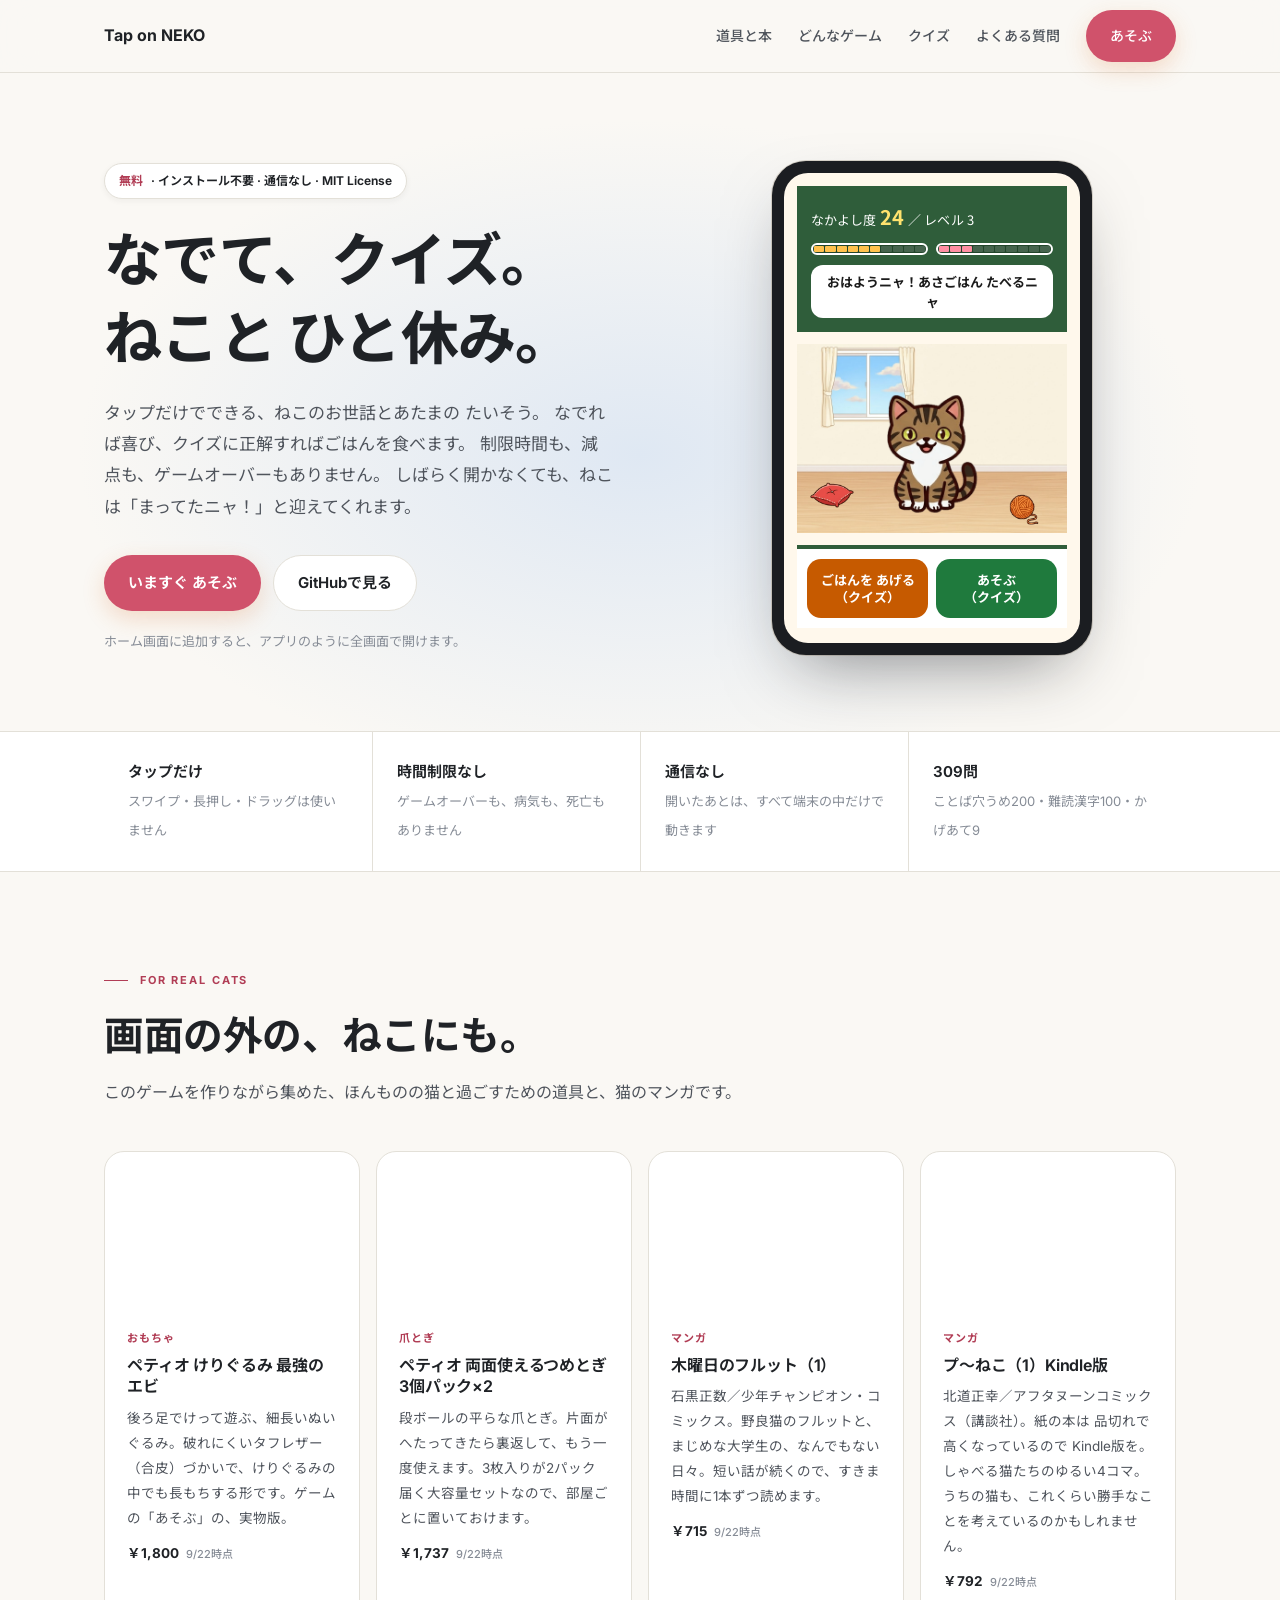
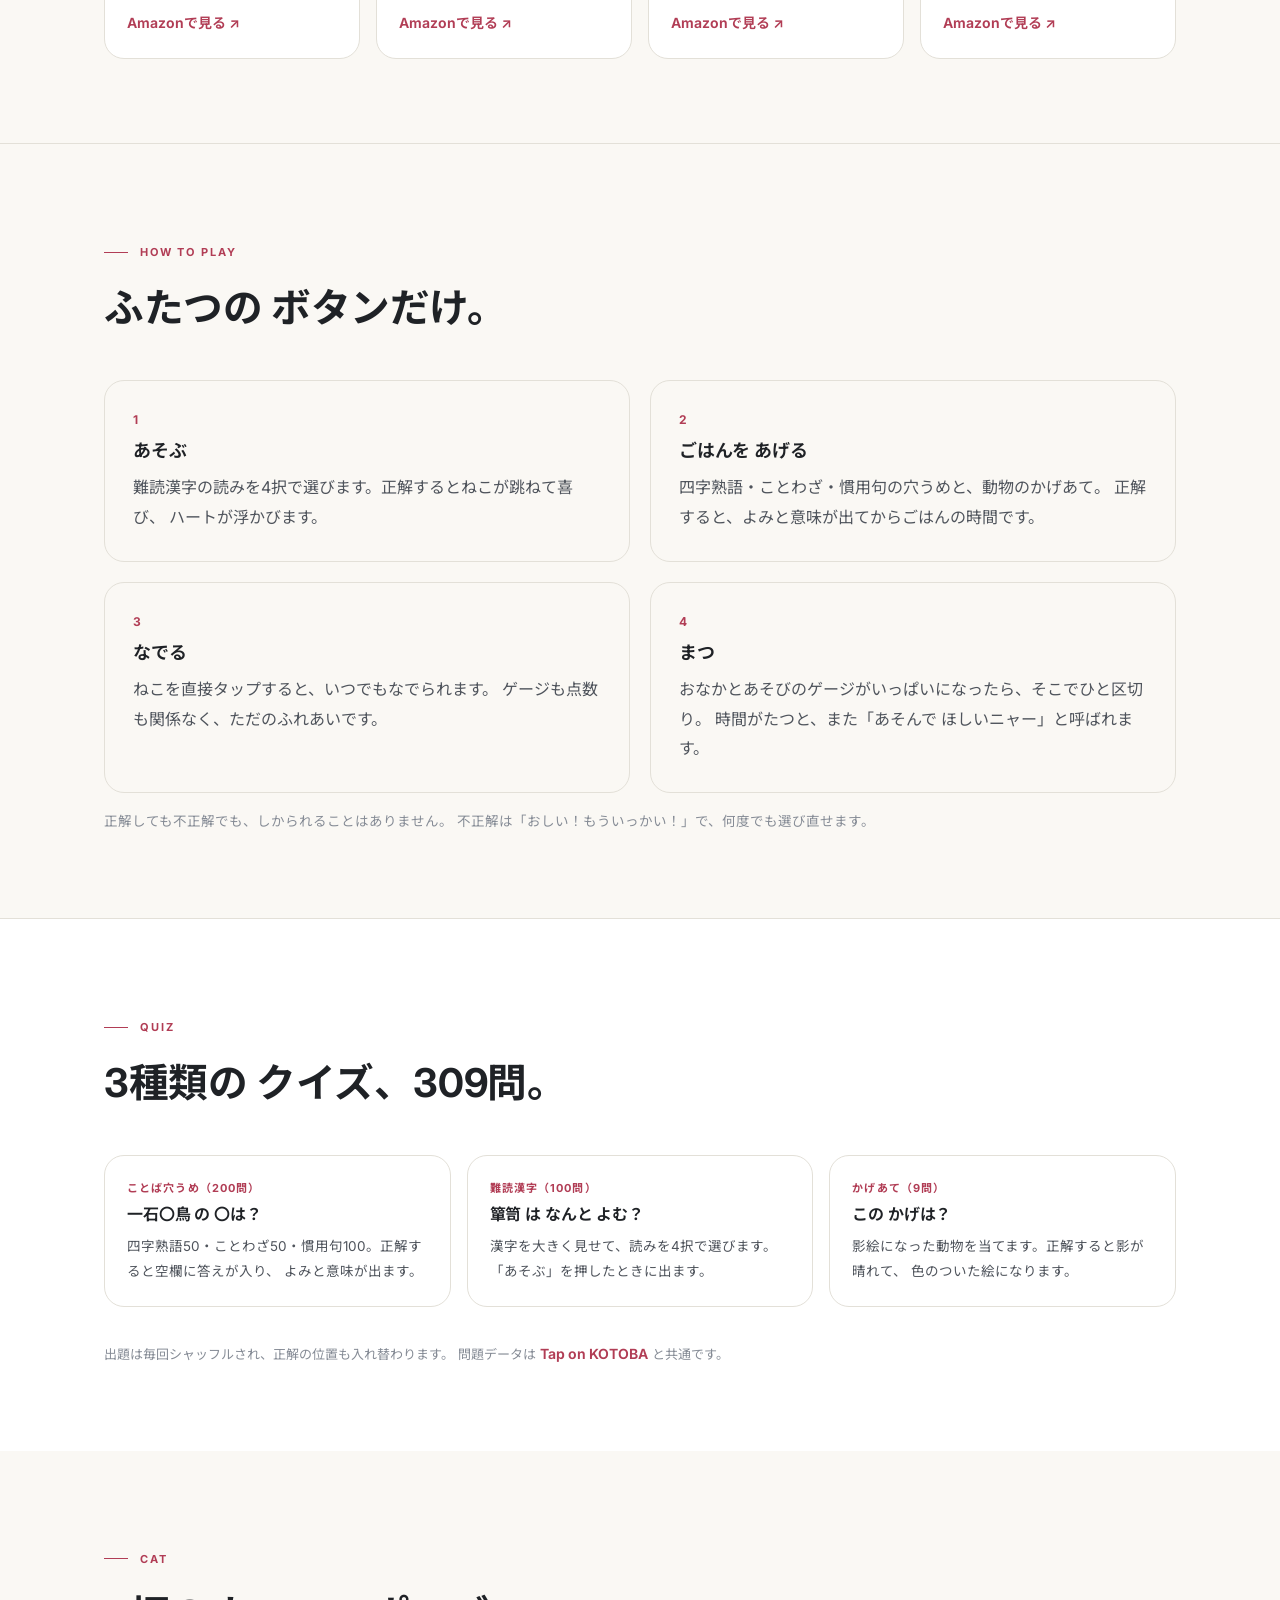
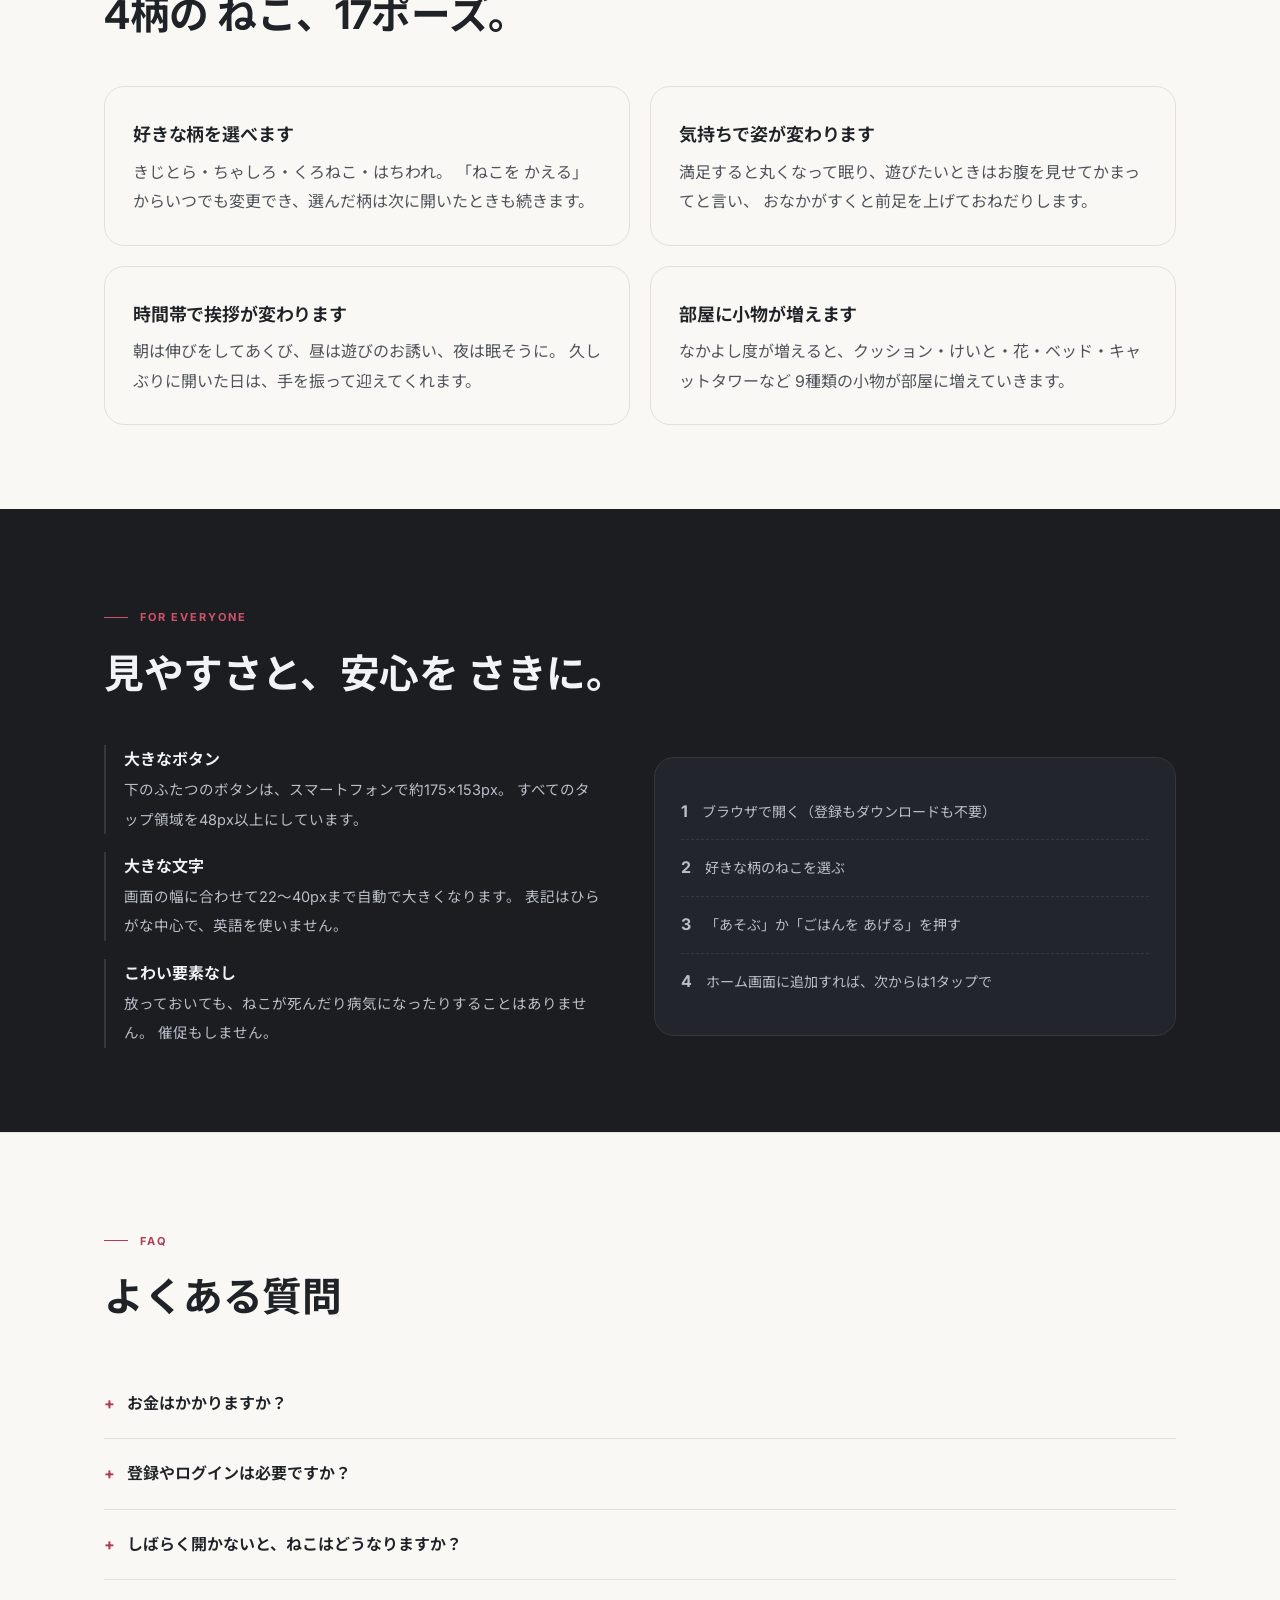
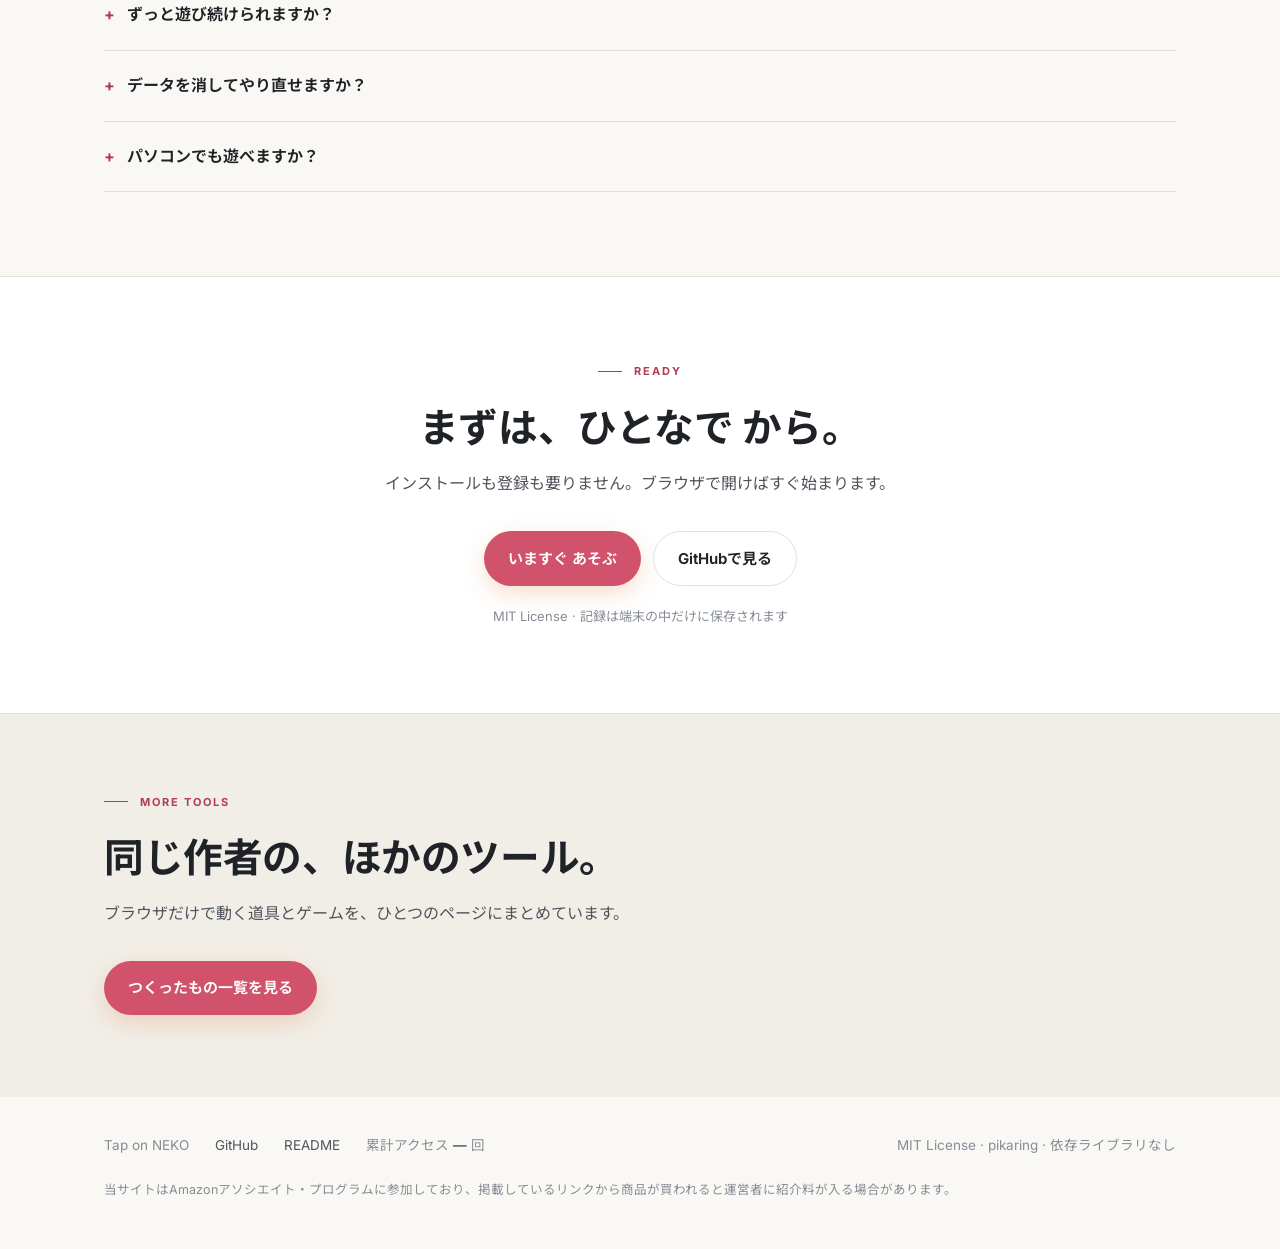
==== commit 23f1a343: "ポータルから来たときに紹介ページが飛ばされる不具合を修正 ホーム画面のアイコンから開いたときだけ app/ へ飛ばす分岐が、 ポータル経由の訪問でも成立していた。  display-mode: sta" ====
--- a/index.html
+++ b/index.html
@@ -22,8 +22,16 @@
 <link rel="stylesheet" href="assets/site.css">
 <script>
   /* ホーム画面に くわえた アイコンから 開いた ときは、紹介ページを とばして
-     そのまま ゲームへ（すでに 入れて ある 方の 使い勝手を かえない ため） */
-  if (window.matchMedia('(display-mode: standalone)').matches || window.navigator.standalone === true) {
+     そのまま ゲームへ（すでに 入れて ある 方の 使い勝手を かえない ため）。
+
+     ただし standalone は「いま 開いて いる ウィンドウの 表示モード」なので、
+     ポータルなど 別の ページを ホーム画面から 開いて いると、そこから たどって
+     きた この ページでも 条件が 成立して しまう。アイコンからの 起動には
+     参照元が 無いので、それを 見て 区別する。 */
+  var fromIcon = !document.referrer;
+  var standalone = window.matchMedia('(display-mode: standalone)').matches
+                || window.navigator.standalone === true;
+  if (fromIcon && standalone) {
     location.replace('app/');
   }
 </script>
@@ -55,7 +63,7 @@
   "author": {
     "@type": "Person",
     "name": "pikaring",
-    "url": "https://pikaring.github.io/portal/"
+    "url": "https://pikaring.github.io/"
   },
   "browserRequirements": "JavaScript が 動く ブラウザ"
 }
@@ -348,7 +356,7 @@
       <p>ブラウザだけで動く道具とゲームを、ひとつのページにまとめています。</p>
     </div>
     <div class="hero-actions">
-      <a class="btn btn-main" href="https://pikaring.github.io/portal/">つくったもの一覧を見る</a>
+      <a class="btn btn-main" href="https://pikaring.github.io/">つくったもの一覧を見る</a>
     </div>
   </div>
 </section>
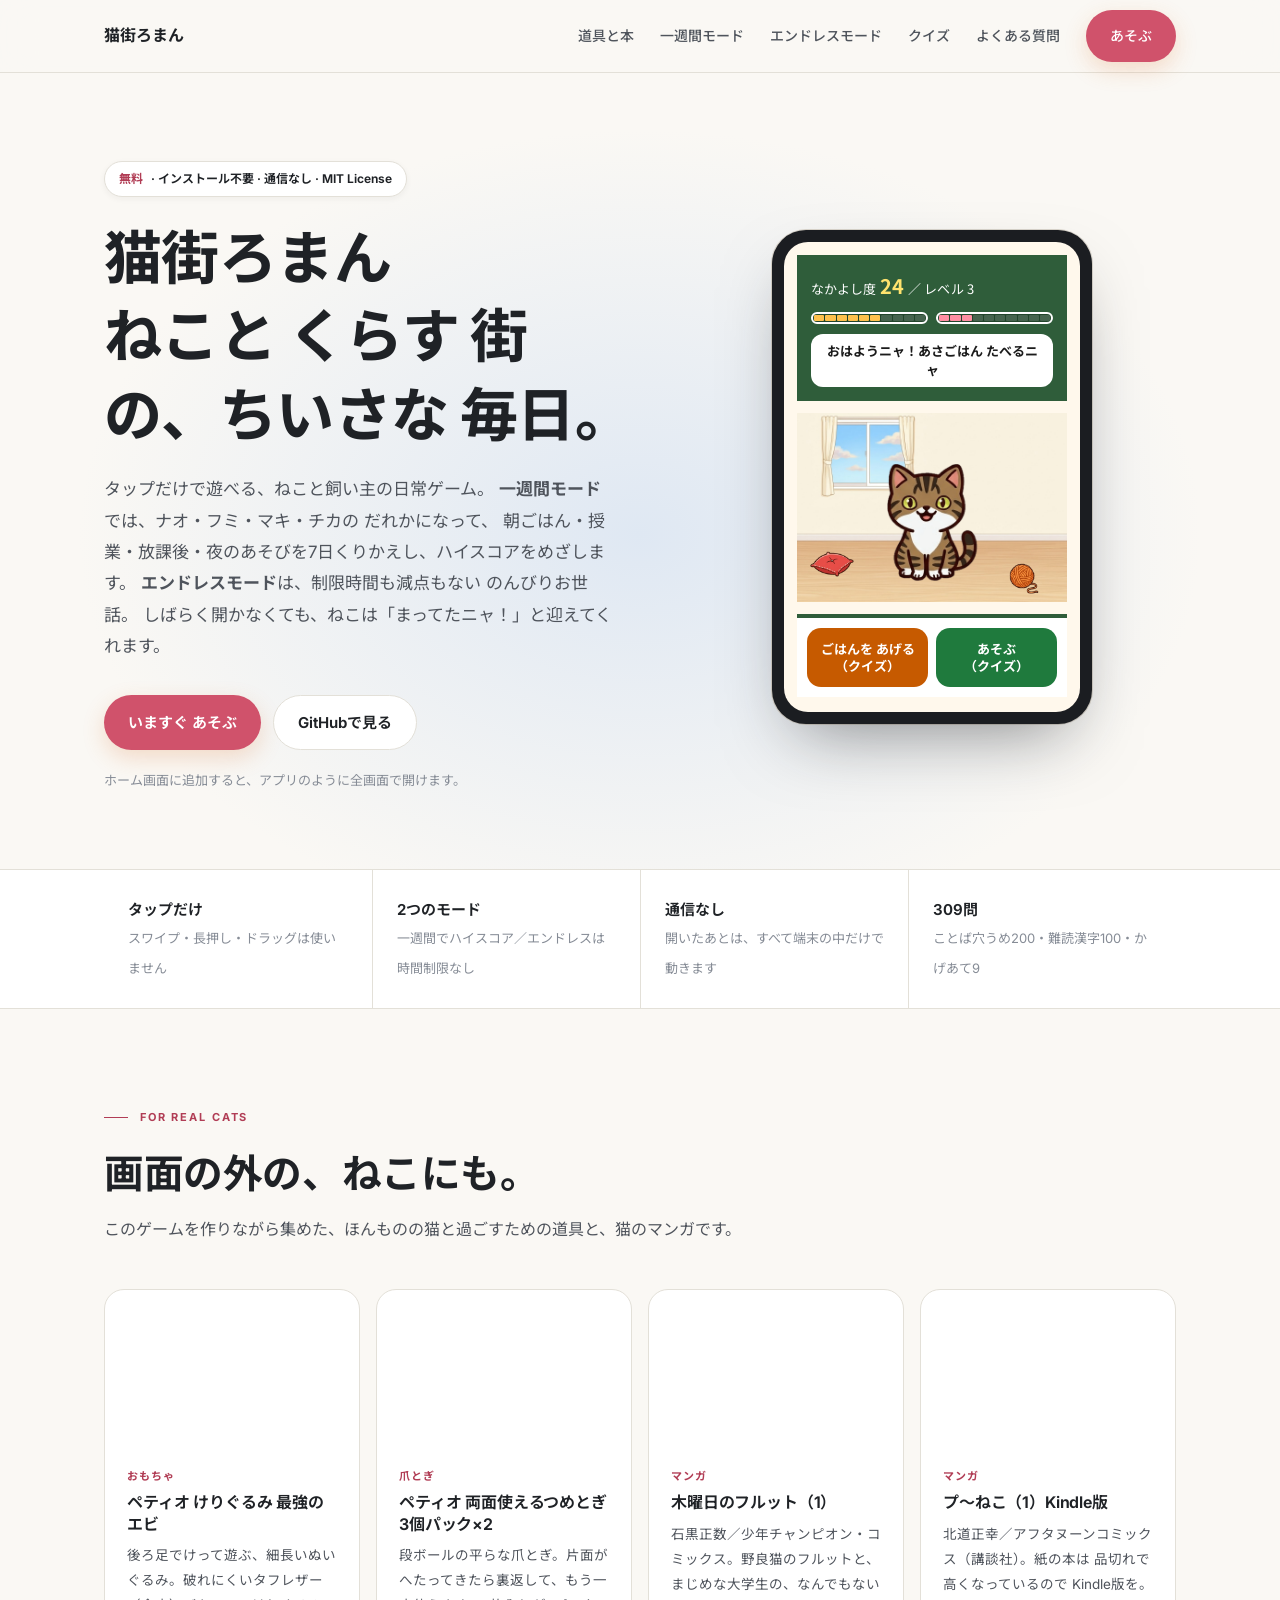
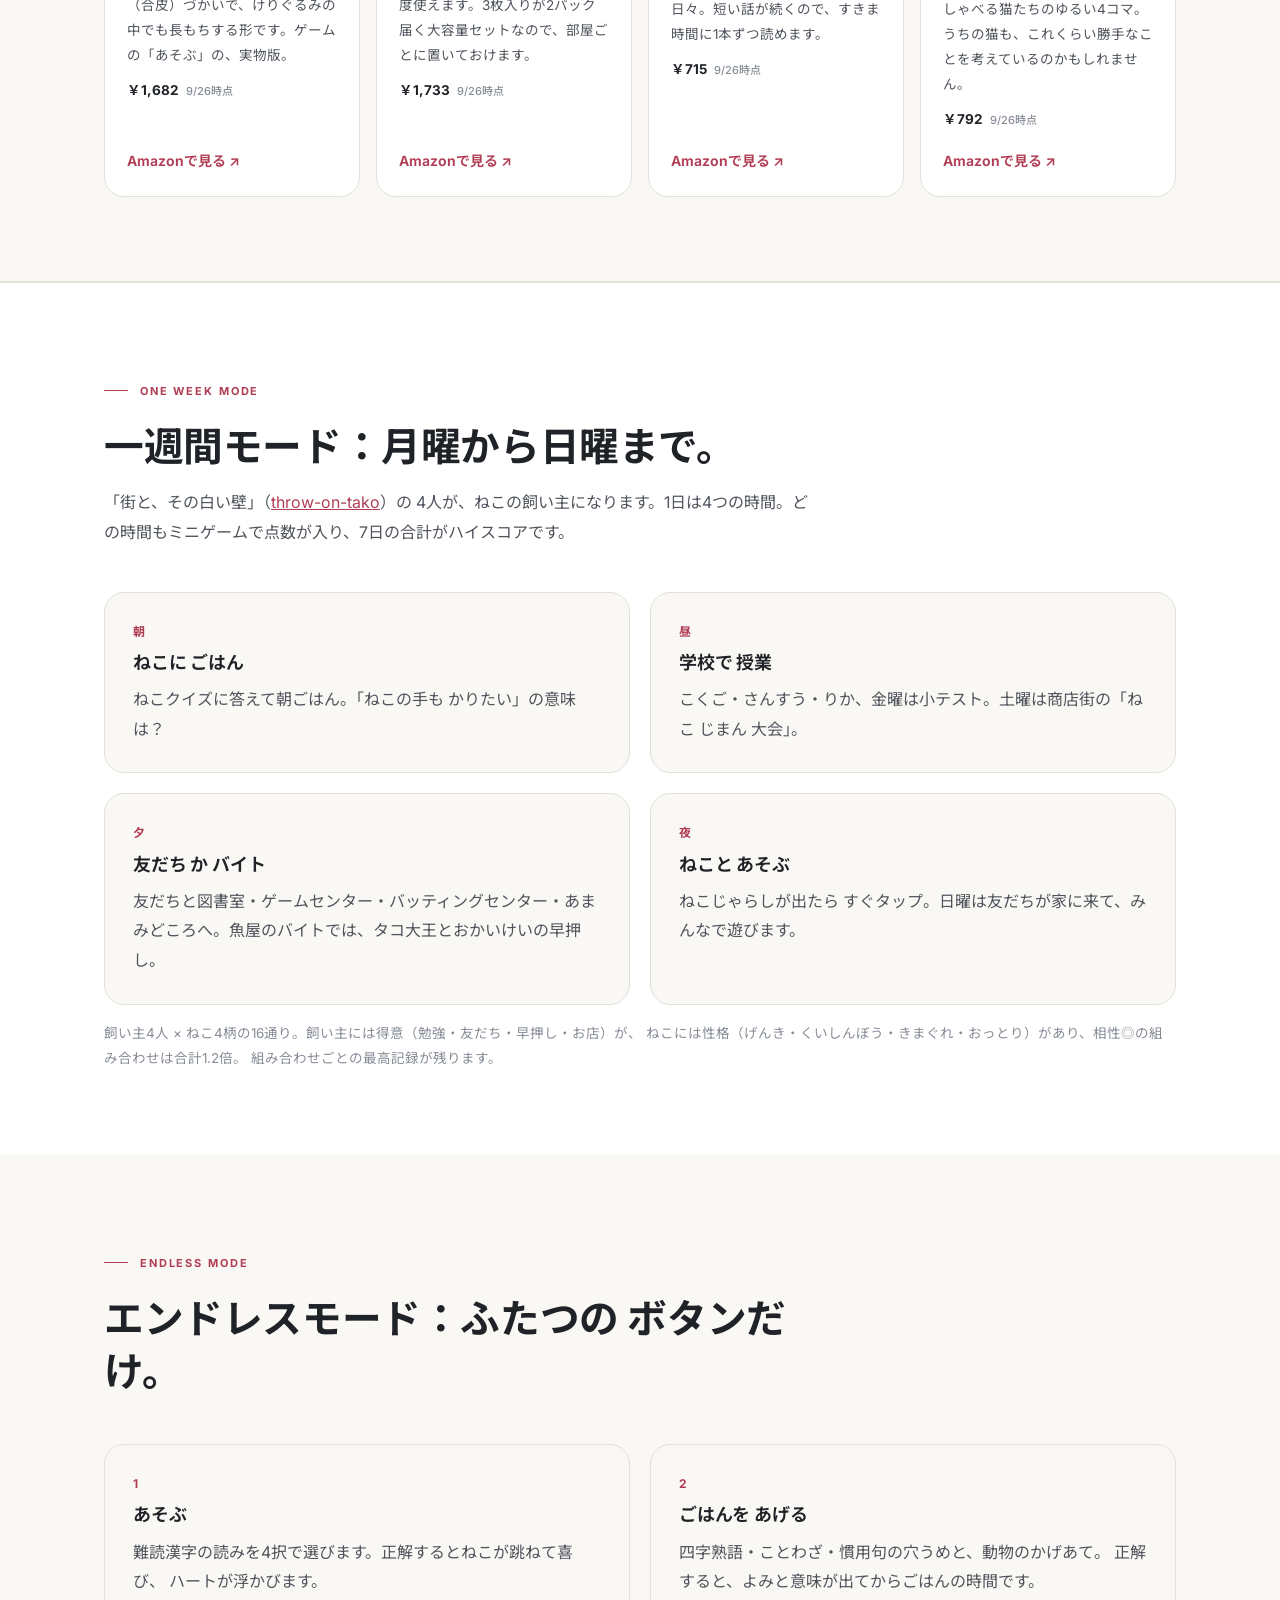
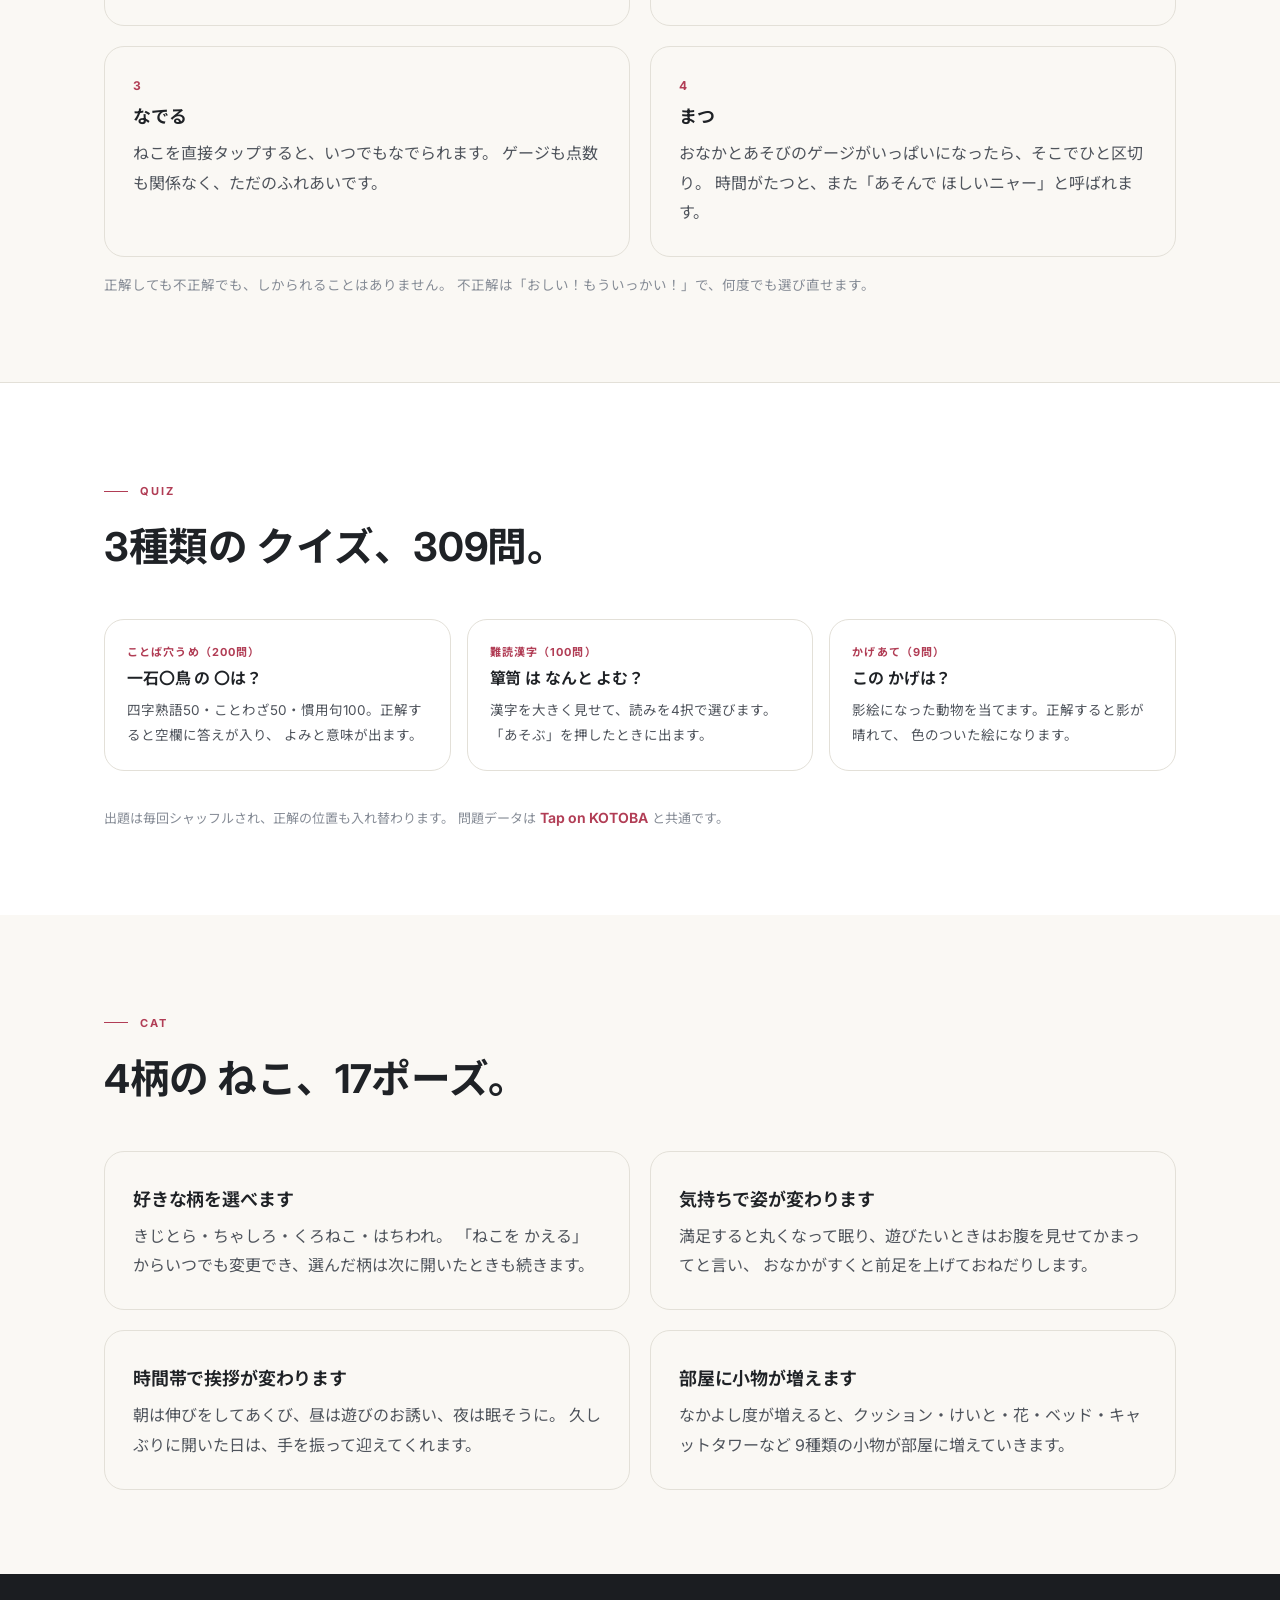
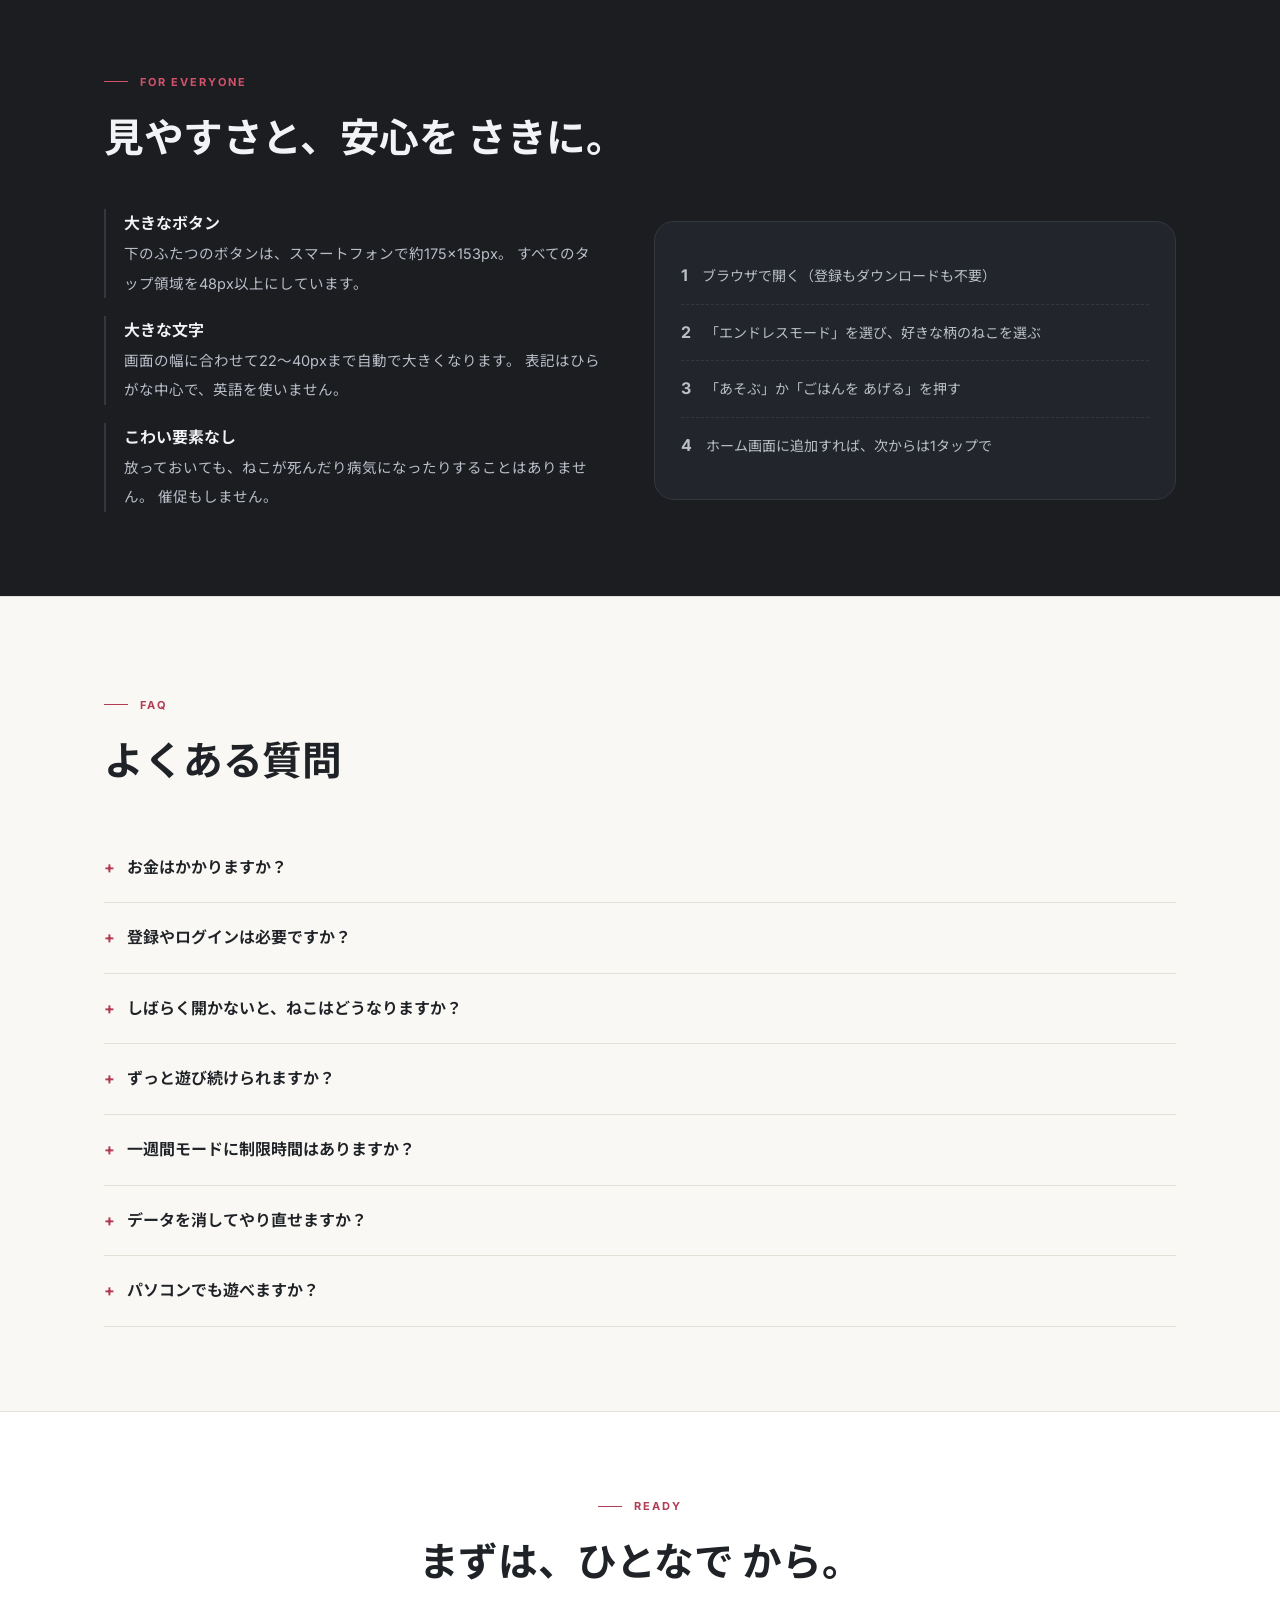
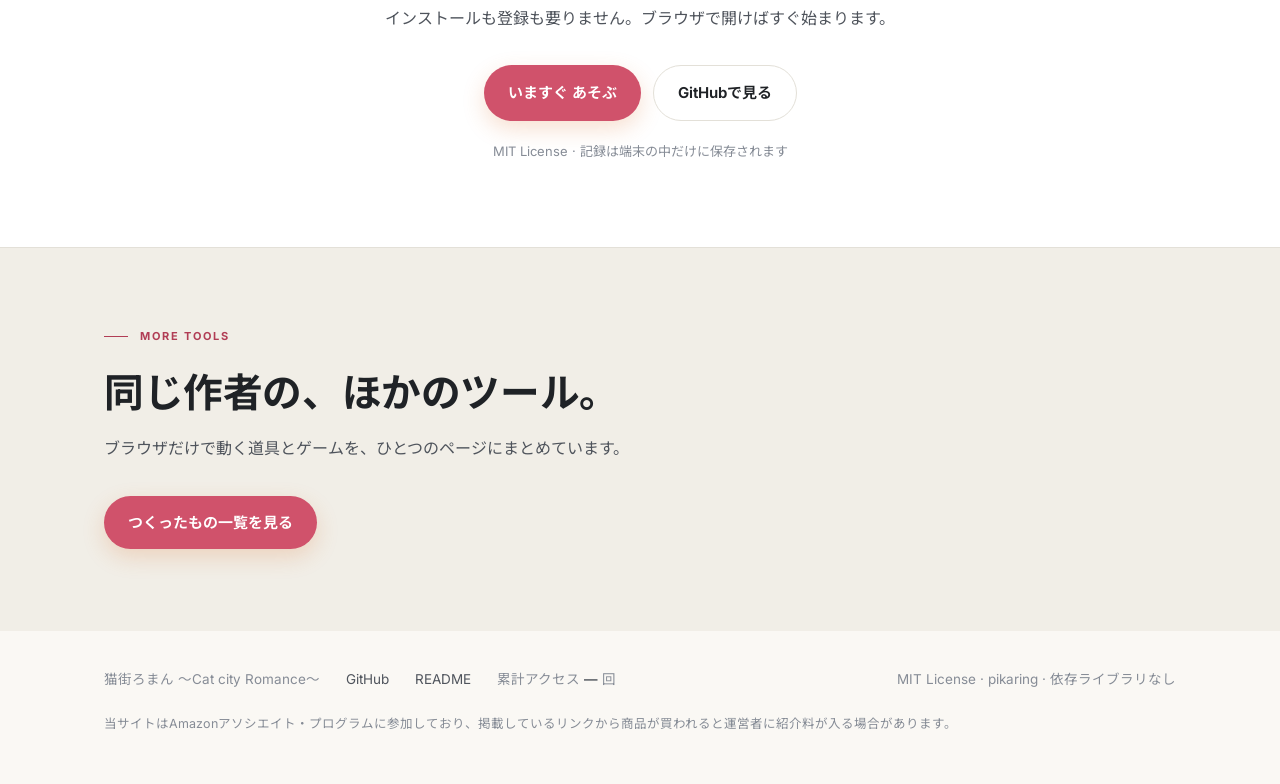
==== commit 6b696106: "猫街ろまん 〜Cat city Romance〜：タイトル画面と一週間モードを追加 - ゲーム名を「猫街ろまん 〜Cat city Romance〜」に変更 - app/index.html をタイト" ====
--- a/index.html
+++ b/index.html
@@ -3,14 +3,14 @@
 <head>
 <meta charset="UTF-8">
 <meta name="viewport" content="width=device-width, initial-scale=1">
-<title>Tap on NEKO｜タップだけで遊べる、ねこのお世話とあたまの たいそう</title>
-<meta name="description" content="インストール不要・通信なし・ブラウザだけで動く、ねこのお世話ゲーム。タップだけで遊べる脳トレで、制限時間もゲームオーバーもありません。ことば穴うめ・難読漢字・かげあての3種類のクイズ、4柄の猫と17ポーズ。">
+<title>猫街ろまん 〜Cat city Romance〜｜タップだけで遊べる、ねこと飼い主の日常ゲーム</title>
+<meta name="description" content="インストール不要・通信なし・ブラウザだけで動く、ねこと飼い主の日常ゲーム。一週間モードは朝ごはん・授業・放課後・夜のミニゲームでハイスコアをめざし、エンドレスモードは制限時間なしでのんびりお世話。脳トレクイズ・かげあて早押し・4柄の猫。">
 <meta name="theme-color" content="#2f5d3a">
 
 <link rel="canonical" href="https://pikaring.github.io/tap-on-neko/">
 <meta property="og:type" content="website">
-<meta property="og:title" content="Tap on NEKO｜タップだけで遊べる、ねこのお世話とあたまの たいそう">
-<meta property="og:description" content="タップだけで遊べる、ねこのお世話とあたまの たいそう。制限時間もゲームオーバーもありません。">
+<meta property="og:title" content="猫街ろまん 〜Cat city Romance〜｜タップだけで遊べる、ねこと飼い主の日常ゲーム">
+<meta property="og:description" content="タップだけで遊べる、ねこと飼い主の日常ゲーム。一週間モードでハイスコアをめざすか、エンドレスモードでのんびりお世話。">
 <meta property="og:url" content="https://pikaring.github.io/tap-on-neko/">
 <meta property="og:image" content="https://pikaring.github.io/tap-on-neko/assets/icon.png">
 
@@ -47,9 +47,9 @@
 {
   "@context": "https://schema.org",
   "@type": "WebApplication",
-  "name": "Tap on NEKO",
+  "name": "猫街ろまん 〜Cat city Romance〜",
   "url": "https://pikaring.github.io/tap-on-neko/",
-  "description": "インストール不要・通信なし・ブラウザだけで動く、ねこのお世話ゲーム。タップだけで遊べる脳トレで、制限時間もゲームオーバーもありません。ことば穴うめ・難読漢字・かげあての3種類のクイズ、4柄の猫と17ポーズ。",
+  "description": "インストール不要・通信なし・ブラウザだけで動く、ねこと飼い主の日常ゲーム。一週間モードは朝ごはん・授業・放課後・夜のミニゲームでハイスコアをめざし、エンドレスモードは制限時間なしでのんびりお世話。脳トレクイズ・かげあて早押し・4柄の猫。",
   "applicationCategory": "GameApplication",
   "operatingSystem": "すべて（ウェブブラウザ）",
   "inLanguage": "ja",
@@ -73,10 +73,11 @@
 
 <header class="header">
   <div class="wrap header-inner">
-    <a class="brand" href="./">Tap on NEKO</a>
+    <a class="brand" href="./">猫街ろまん</a>
     <nav class="nav">
       <a href="#goods">道具と本</a>
-      <a href="#about">どんなゲーム</a>
+      <a href="#week">一週間モード</a>
+      <a href="#about">エンドレスモード</a>
       <a href="#quiz">クイズ</a>
       <a href="#faq">よくある質問</a>
       <a class="btn btn-main" href="app/">あそぶ</a>
@@ -88,10 +89,11 @@
   <div class="wrap hero-grid">
     <div>
       <span class="pill"><b>無料</b> · インストール不要 · 通信なし · MIT License</span>
-      <h1>なでて、クイズ。<br>ねこと ひと休み。</h1>
-      <p class="lead">タップだけでできる、ねこのお世話とあたまの たいそう。
-        なでれば喜び、クイズに正解すればごはんを食べます。
-        制限時間も、減点も、ゲームオーバーもありません。
+      <h1>猫街ろまん<br>ねこと くらす 街の、ちいさな 毎日。</h1>
+      <p class="lead">タップだけで遊べる、ねこと飼い主の日常ゲーム。
+        <b>一週間モード</b>では、ナオ・フミ・マキ・チカの だれかになって、
+        朝ごはん・授業・放課後・夜のあそびを7日くりかえし、ハイスコアをめざします。
+        <b>エンドレスモード</b>は、制限時間も減点もない のんびりお世話。
         しばらく開かなくても、ねこは「まってたニャ！」と迎えてくれます。</p>
       <div class="hero-actions">
         <a class="btn btn-main" href="app/">いますぐ あそぶ</a>
@@ -100,7 +102,7 @@
       <p class="hero-note">ホーム画面に追加すると、アプリのように全画面で開けます。</p>
     </div>
 
-    <!-- 実物の画面（app/index.html）の配色・部品に合わせたモック -->
+    <!-- エンドレスモード（app/endless.html）の配色・部品に合わせたモック -->
     <div class="phone" aria-hidden="true">
       <div class="screen screen-neko">
         <div class="nbar">
@@ -125,7 +127,7 @@
 <div class="specs">
   <div class="wrap specs-grid">
     <div class="spec"><b>タップだけ</b><span>スワイプ・長押し・ドラッグは使いません</span></div>
-    <div class="spec"><b>時間制限なし</b><span>ゲームオーバーも、病気も、死亡もありません</span></div>
+    <div class="spec"><b>2つのモード</b><span>一週間でハイスコア／エンドレスは時間制限なし</span></div>
     <div class="spec"><b>通信なし</b><span>開いたあとは、すべて端末の中だけで動きます</span></div>
     <div class="spec"><b>309問</b><span>ことば穴うめ200・難読漢字100・かげあて9</span></div>
   </div>
@@ -172,11 +174,47 @@
   </div>
 </section>
 
+<section class="alt" id="week">
+  <div class="wrap">
+    <div class="sec-head">
+      <p class="eyebrow">ONE WEEK MODE</p>
+      <h2>一週間モード：月曜から日曜まで。</h2>
+      <p>「街と、その白い壁」（<a href="https://pikaring.github.io/throw-on-tako/">throw-on-tako</a>）の
+        4人が、ねこの飼い主になります。1日は4つの時間。どの時間もミニゲームで点数が入り、7日の合計がハイスコアです。</p>
+    </div>
+    <div class="cards">
+      <div class="card">
+        <p class="num">朝</p>
+        <h3>ねこに ごはん</h3>
+        <p>ねこクイズに答えて朝ごはん。「ねこの手も かりたい」の意味は？</p>
+      </div>
+      <div class="card">
+        <p class="num">昼</p>
+        <h3>学校で 授業</h3>
+        <p>こくご・さんすう・りか、金曜は小テスト。土曜は商店街の「ねこ じまん 大会」。</p>
+      </div>
+      <div class="card">
+        <p class="num">夕</p>
+        <h3>友だち か バイト</h3>
+        <p>友だちと図書室・ゲームセンター・バッティングセンター・あまみどころへ。魚屋のバイトでは、タコ大王とおかいけいの早押し。</p>
+      </div>
+      <div class="card">
+        <p class="num">夜</p>
+        <h3>ねこと あそぶ</h3>
+        <p>ねこじゃらしが出たら すぐタップ。日曜は友だちが家に来て、みんなで遊びます。</p>
+      </div>
+    </div>
+    <p class="note">飼い主4人 × ねこ4柄の16通り。飼い主には得意（勉強・友だち・早押し・お店）が、
+      ねこには性格（げんき・くいしんぼう・きまぐれ・おっとり）があり、相性◎の組み合わせは合計1.2倍。
+      組み合わせごとの最高記録が残ります。</p>
+  </div>
+</section>
+
 <section id="about">
   <div class="wrap">
     <div class="sec-head">
-      <p class="eyebrow">HOW TO PLAY</p>
-      <h2>ふたつの ボタンだけ。</h2>
+      <p class="eyebrow">ENDLESS MODE</p>
+      <h2>エンドレスモード：ふたつの ボタンだけ。</h2>
     </div>
     <div class="cards">
       <div class="card">
@@ -288,7 +326,7 @@
       </div>
       <div class="steps-box">
         <div class="flow-step"><b>1</b><span>ブラウザで開く（登録もダウンロードも不要）</span></div>
-        <div class="flow-step"><b>2</b><span>好きな柄のねこを選ぶ</span></div>
+        <div class="flow-step"><b>2</b><span>「エンドレスモード」を選び、好きな柄のねこを選ぶ</span></div>
         <div class="flow-step"><b>3</b><span>「あそぶ」か「ごはんを あげる」を押す</span></div>
         <div class="flow-step"><b>4</b><span>ホーム画面に追加すれば、次からは1タップで</span></div>
       </div>
@@ -318,9 +356,15 @@
     </details>
     <details>
       <summary>ずっと遊び続けられますか？</summary>
-      <p>ゲージがいっぱいになると、そのお世話はひと休みになります。
+      <p>エンドレスモードでは、ゲージがいっぱいになると、そのお世話はひと休みになります。
         押しても「おなかは いっぱいだニャ」と返事をするだけで、しかられません。
         あそびは約1時間、ごはんは約2時間で、また1回ぶんの空きができて遊べます。</p>
+    </details>
+    <details>
+      <summary>一週間モードに制限時間はありますか？</summary>
+      <p>「早押し」のミニゲーム（けいさん・かげあて・おかいけい・ねこじゃらし など）だけ、早く答えるほど点数が上がります。
+        時間切れや不正解でもゲームオーバーにはならず、そのまま次へ進みます。
+        一日の終わりで「ここで やすむ」を選ぶと、次は「つづきから」遊べます。</p>
     </details>
     <details>
       <summary>データを消してやり直せますか？</summary>
@@ -363,7 +407,7 @@
 
 <footer class="footer">
   <div class="wrap footer-inner">
-    <span>Tap on NEKO</span>
+    <span>猫街ろまん 〜Cat city Romance〜</span>
     <a href="https://github.com/pikaring/tap-on-neko">GitHub</a>
     <a href="https://github.com/pikaring/tap-on-neko/blob/main/README.md">README</a>
     <span class="counter">累計アクセス <b id="counter-value">―</b> 回</span>
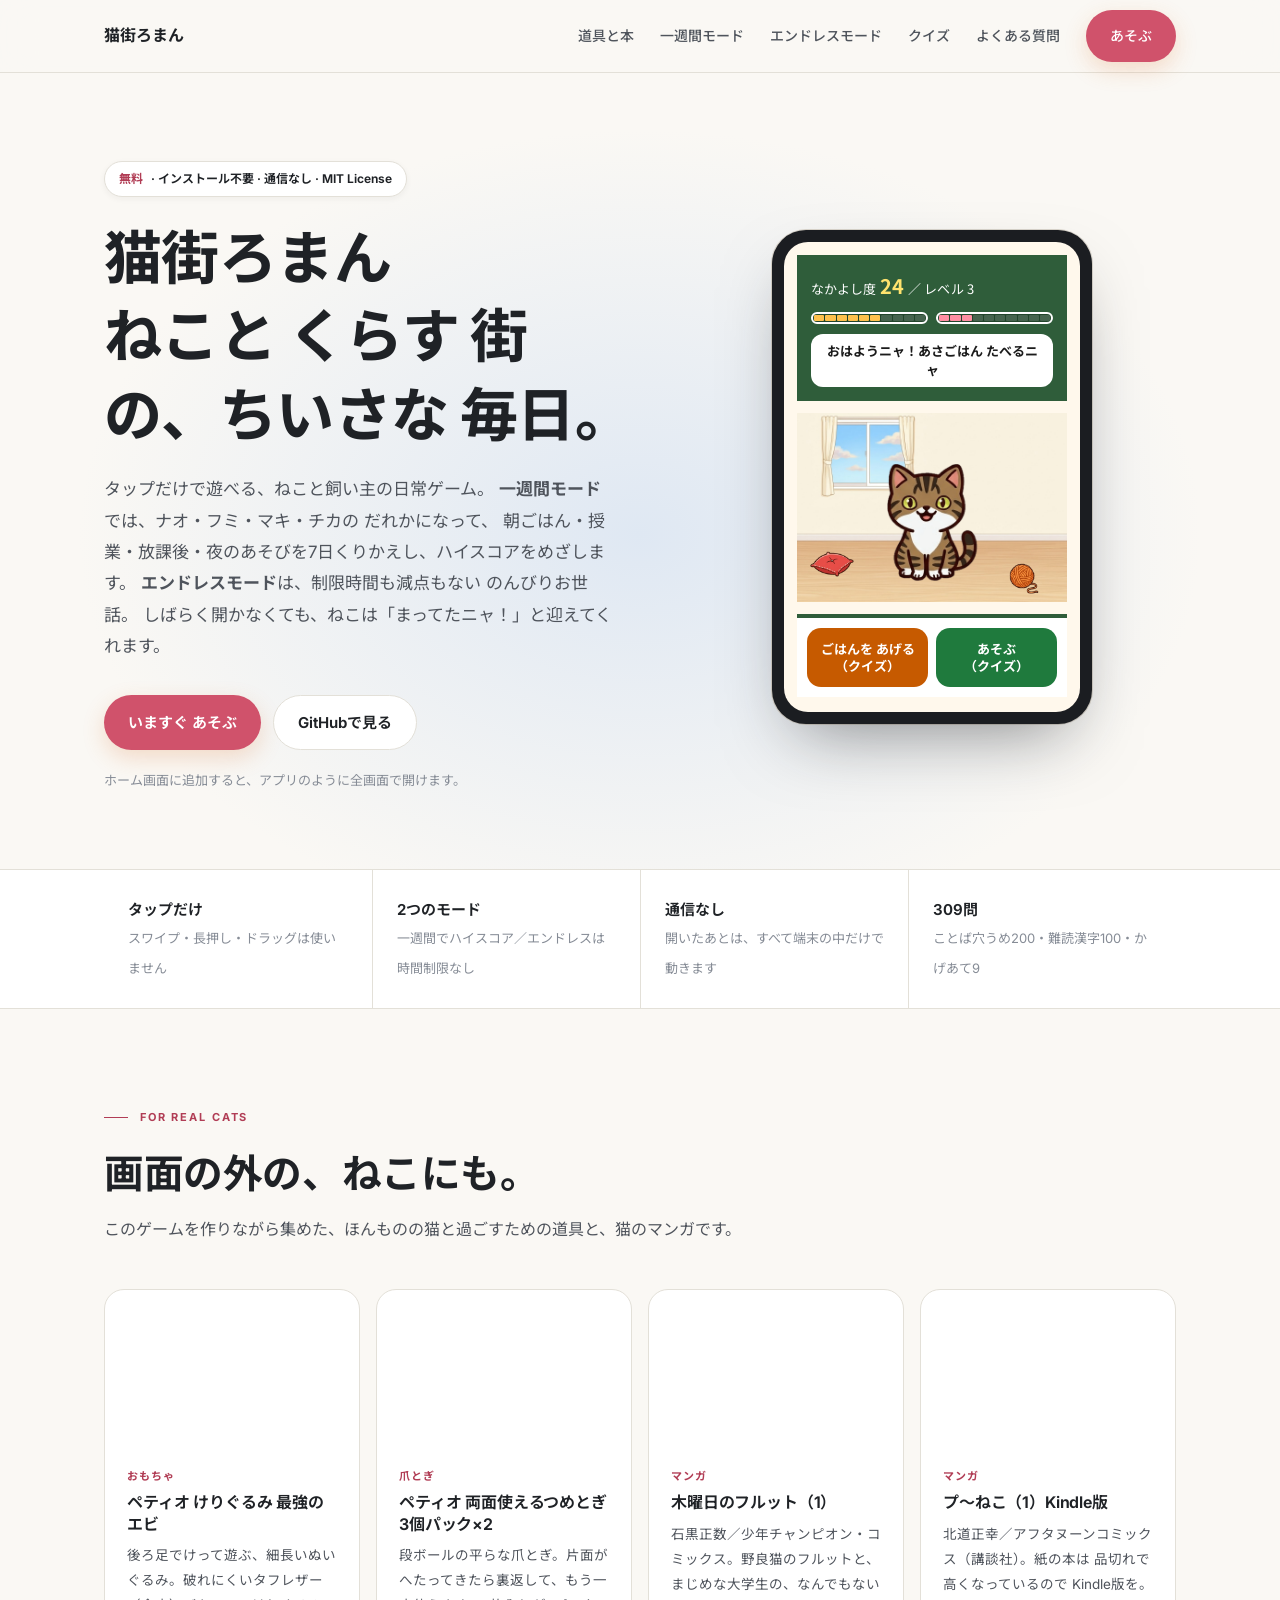
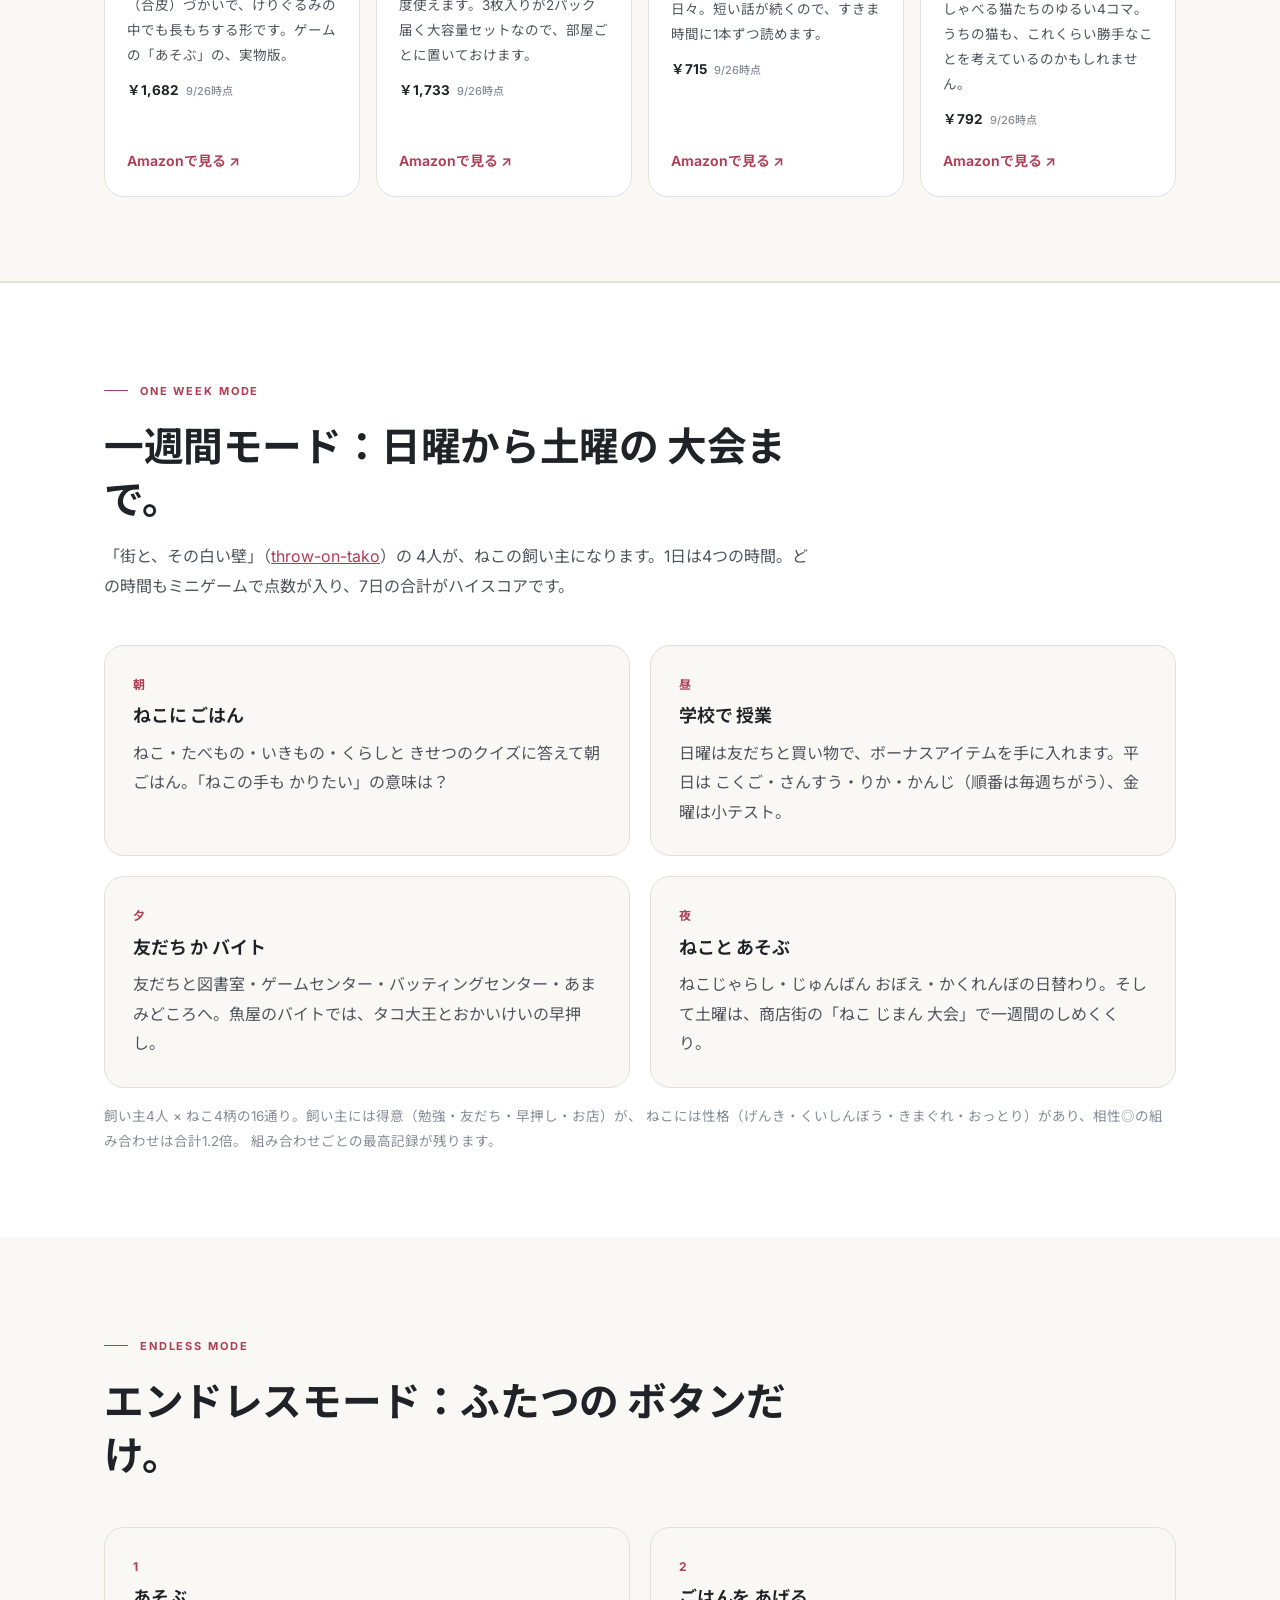
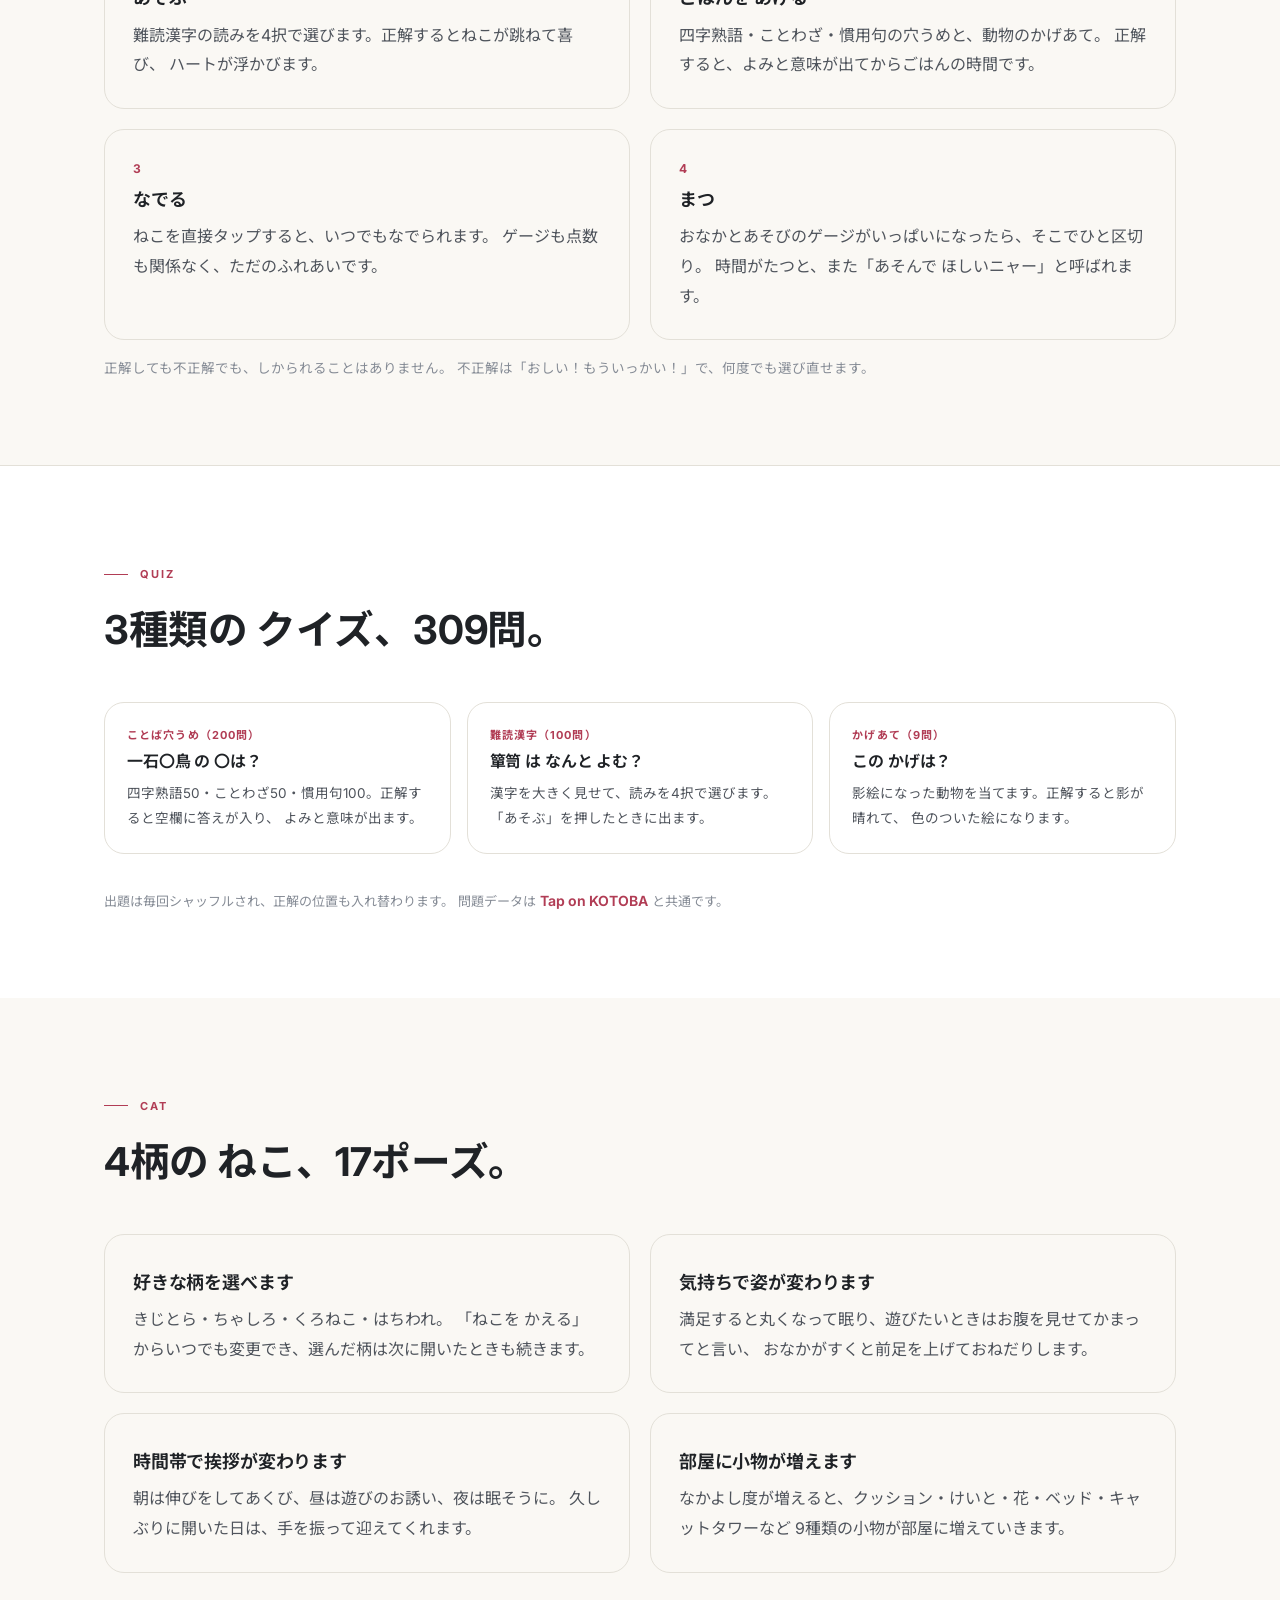
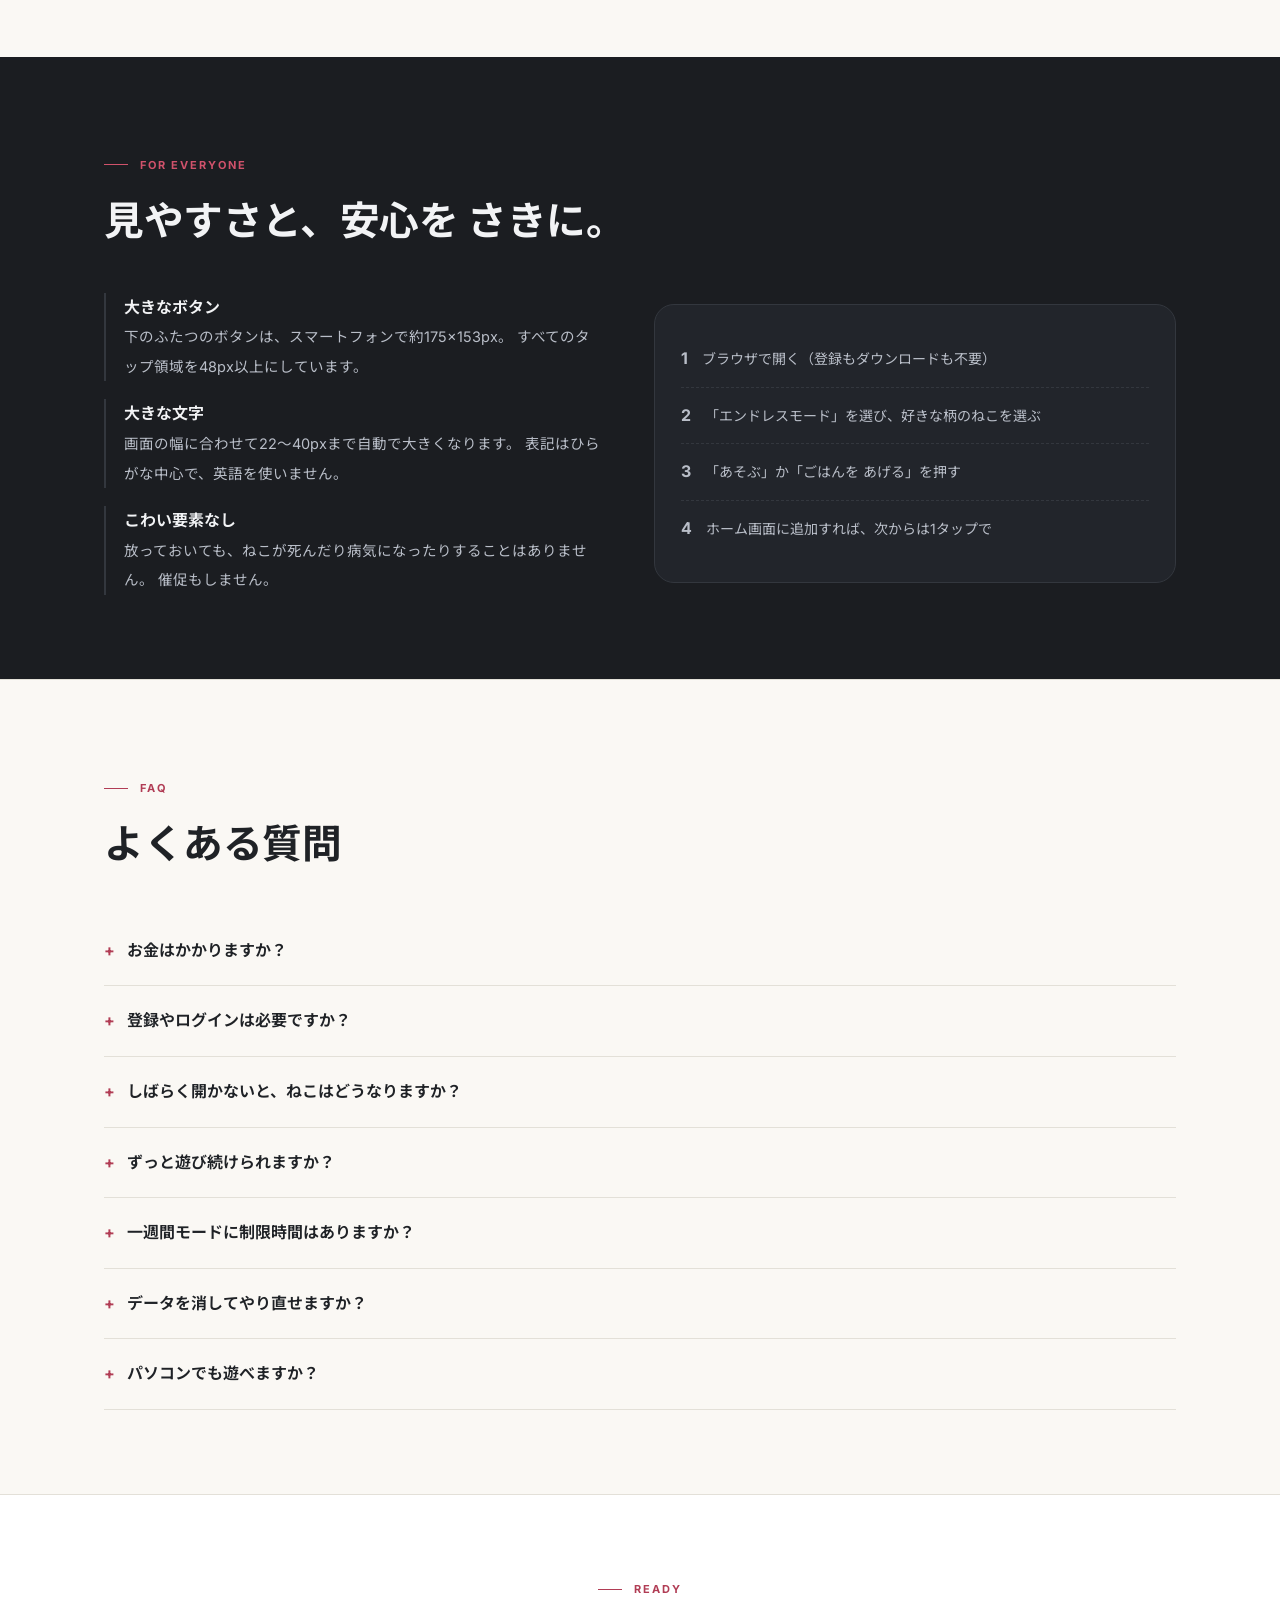
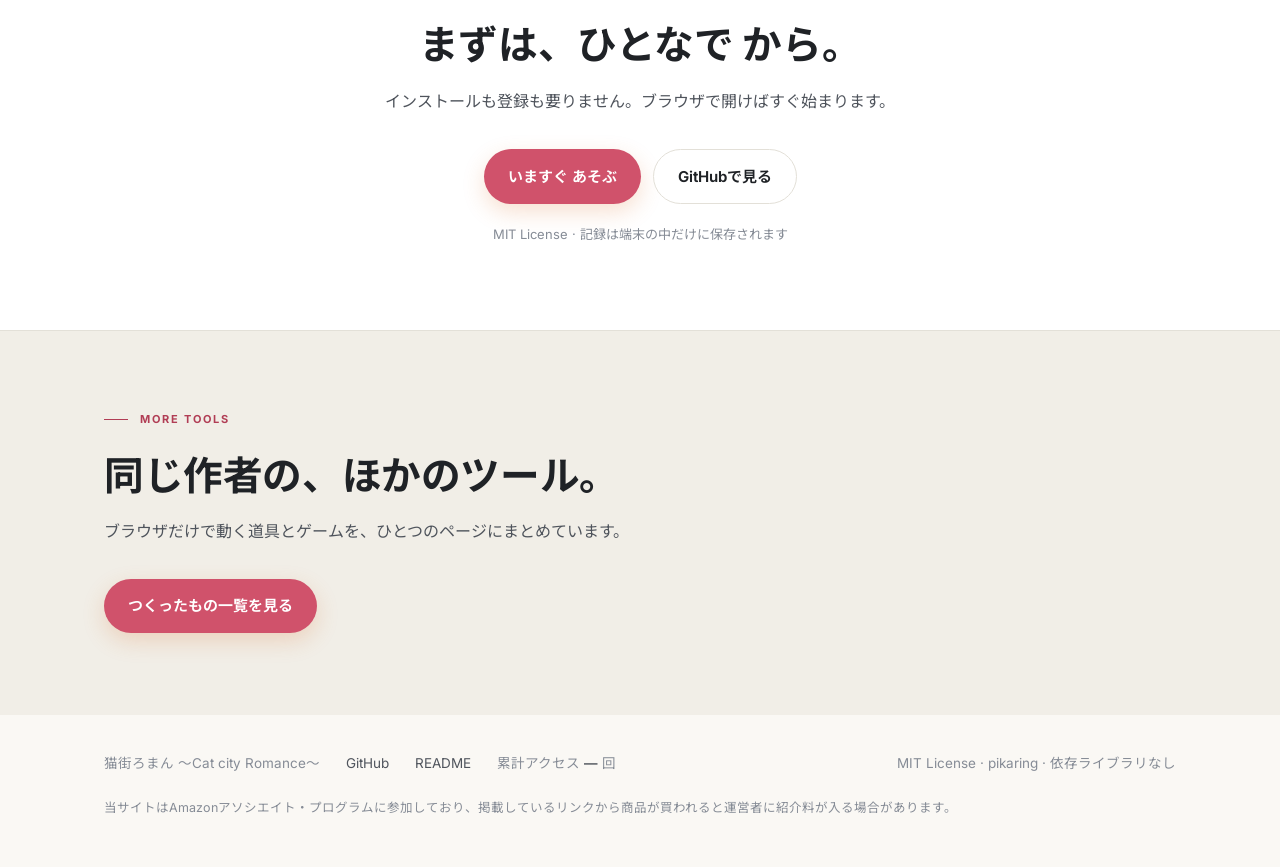
==== commit f2ecc695: "一週間モード：日曜はじまり・買い物アイテム・土曜の大会で終わる流れに - 曜日を 日→月〜金→土 に。土曜は あさ と ねこ じまん大会 のあとエンディング - 日曜のひるは友だち1人と商店街で買い物" ====
--- a/index.html
+++ b/index.html
@@ -178,7 +178,7 @@
   <div class="wrap">
     <div class="sec-head">
       <p class="eyebrow">ONE WEEK MODE</p>
-      <h2>一週間モード：月曜から日曜まで。</h2>
+      <h2>一週間モード：日曜から土曜の 大会まで。</h2>
       <p>「街と、その白い壁」（<a href="https://pikaring.github.io/throw-on-tako/">throw-on-tako</a>）の
         4人が、ねこの飼い主になります。1日は4つの時間。どの時間もミニゲームで点数が入り、7日の合計がハイスコアです。</p>
     </div>
@@ -186,12 +186,12 @@
       <div class="card">
         <p class="num">朝</p>
         <h3>ねこに ごはん</h3>
-        <p>ねこクイズに答えて朝ごはん。「ねこの手も かりたい」の意味は？</p>
+        <p>ねこ・たべもの・いきもの・くらしと きせつのクイズに答えて朝ごはん。「ねこの手も かりたい」の意味は？</p>
       </div>
       <div class="card">
         <p class="num">昼</p>
         <h3>学校で 授業</h3>
-        <p>こくご・さんすう・りか、金曜は小テスト。土曜は商店街の「ねこ じまん 大会」。</p>
+        <p>日曜は友だちと買い物で、ボーナスアイテムを手に入れます。平日は こくご・さんすう・りか・かんじ（順番は毎週ちがう）、金曜は小テスト。</p>
       </div>
       <div class="card">
         <p class="num">夕</p>
@@ -201,7 +201,7 @@
       <div class="card">
         <p class="num">夜</p>
         <h3>ねこと あそぶ</h3>
-        <p>ねこじゃらしが出たら すぐタップ。日曜は友だちが家に来て、みんなで遊びます。</p>
+        <p>ねこじゃらし・じゅんばん おぼえ・かくれんぼの日替わり。そして土曜は、商店街の「ねこ じまん 大会」で一週間のしめくくり。</p>
       </div>
     </div>
     <p class="note">飼い主4人 × ねこ4柄の16通り。飼い主には得意（勉強・友だち・早押し・お店）が、
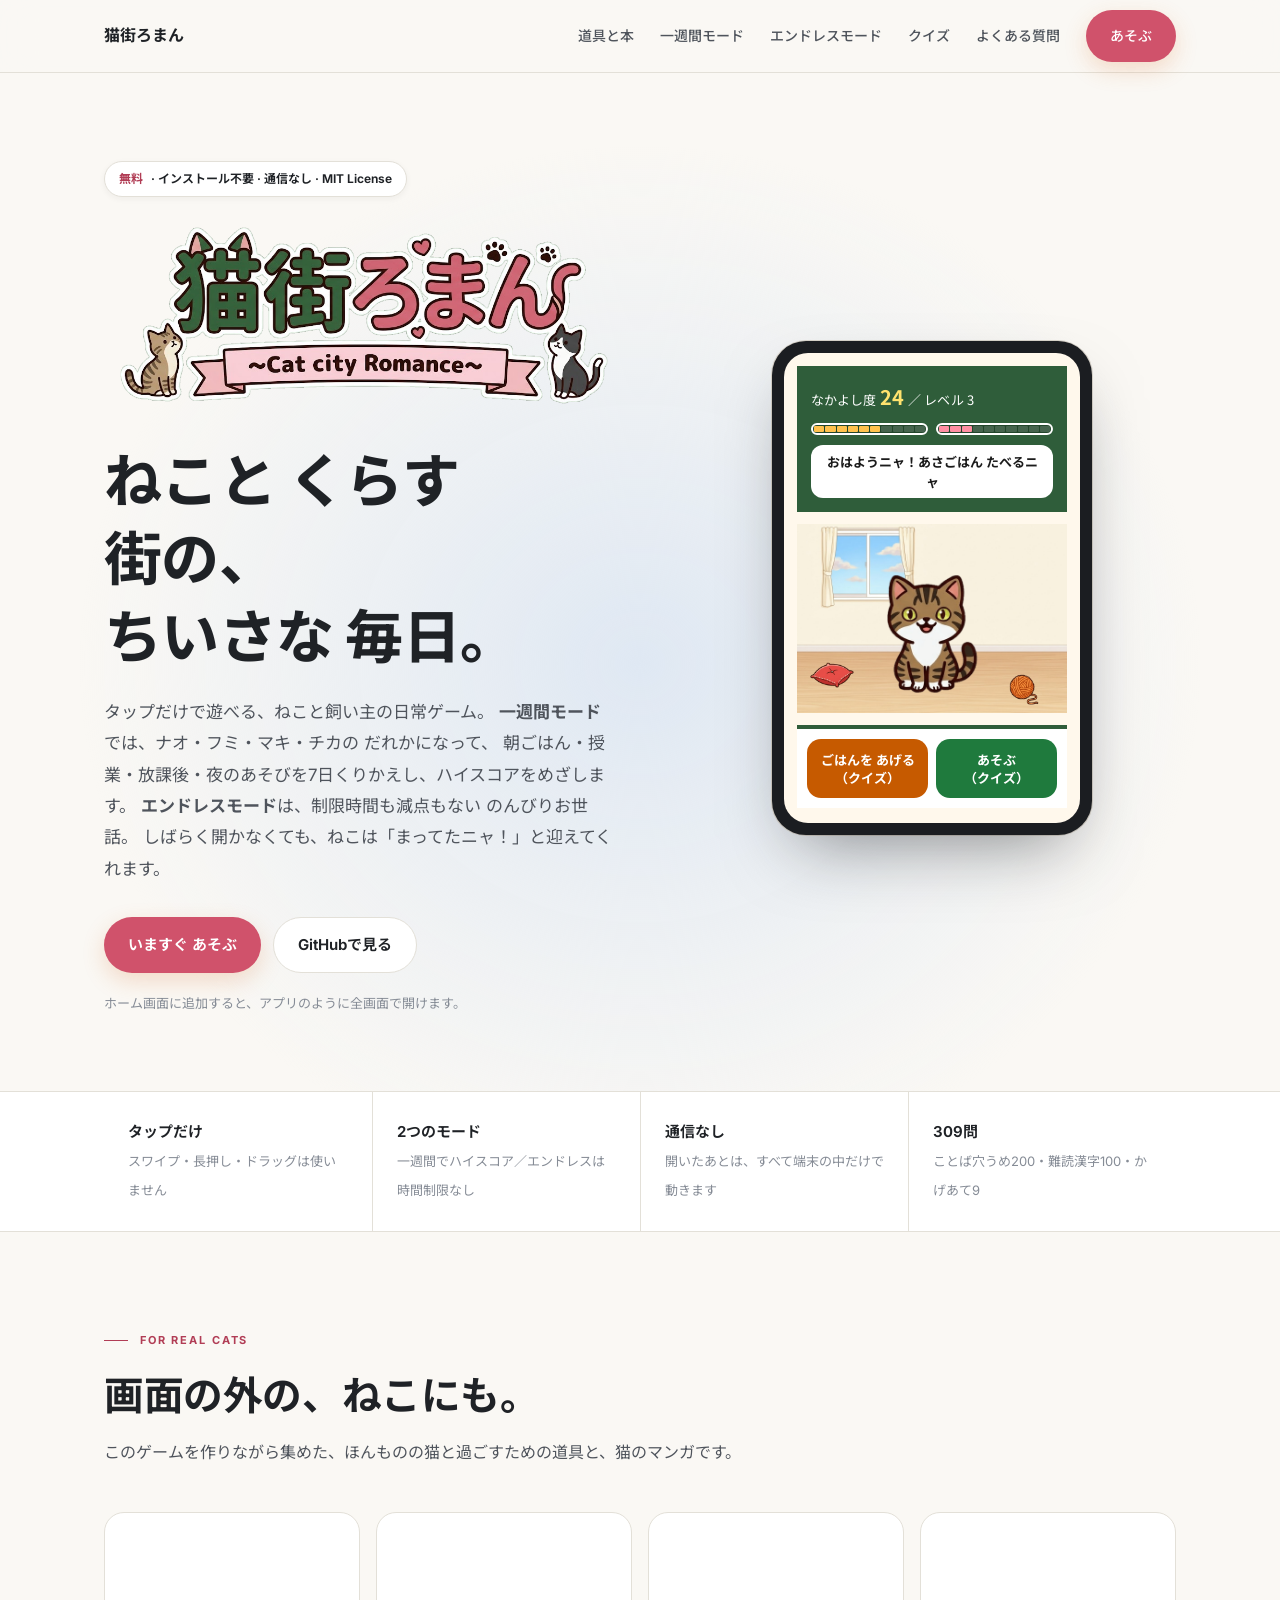
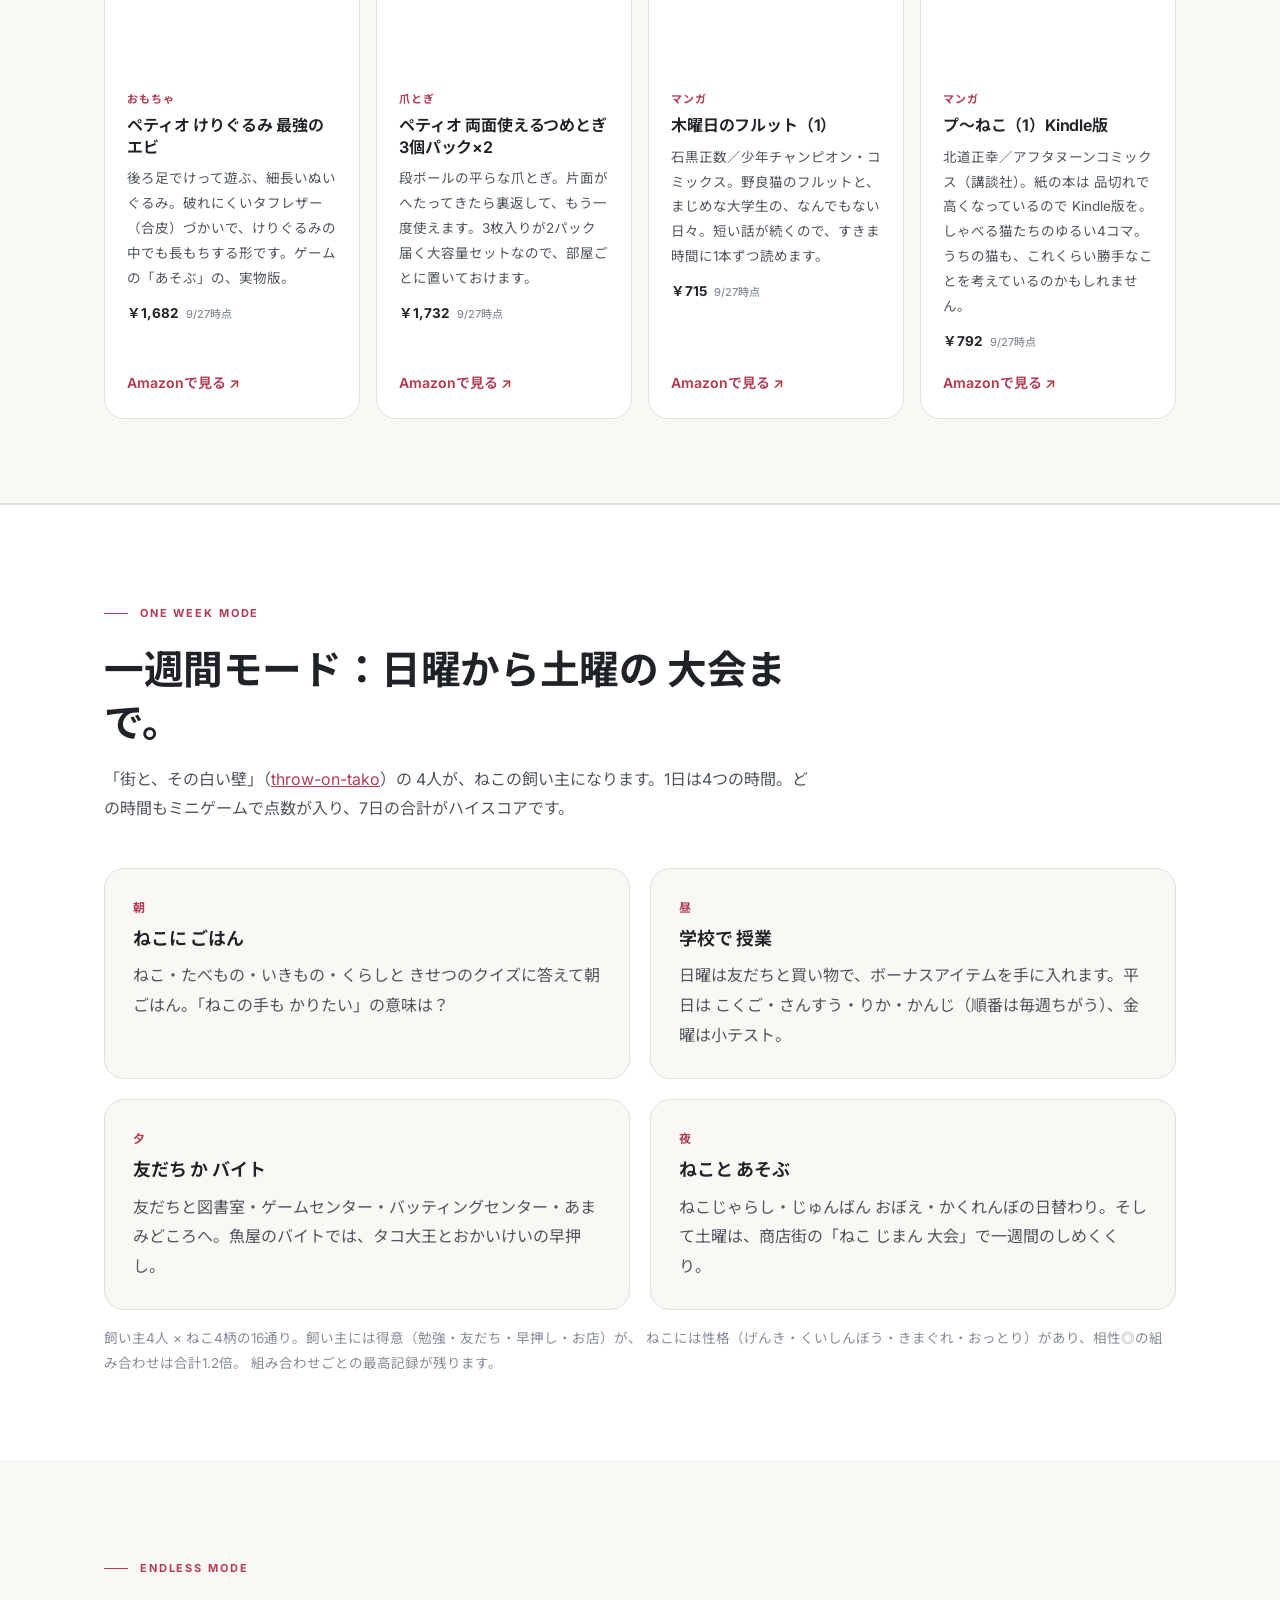
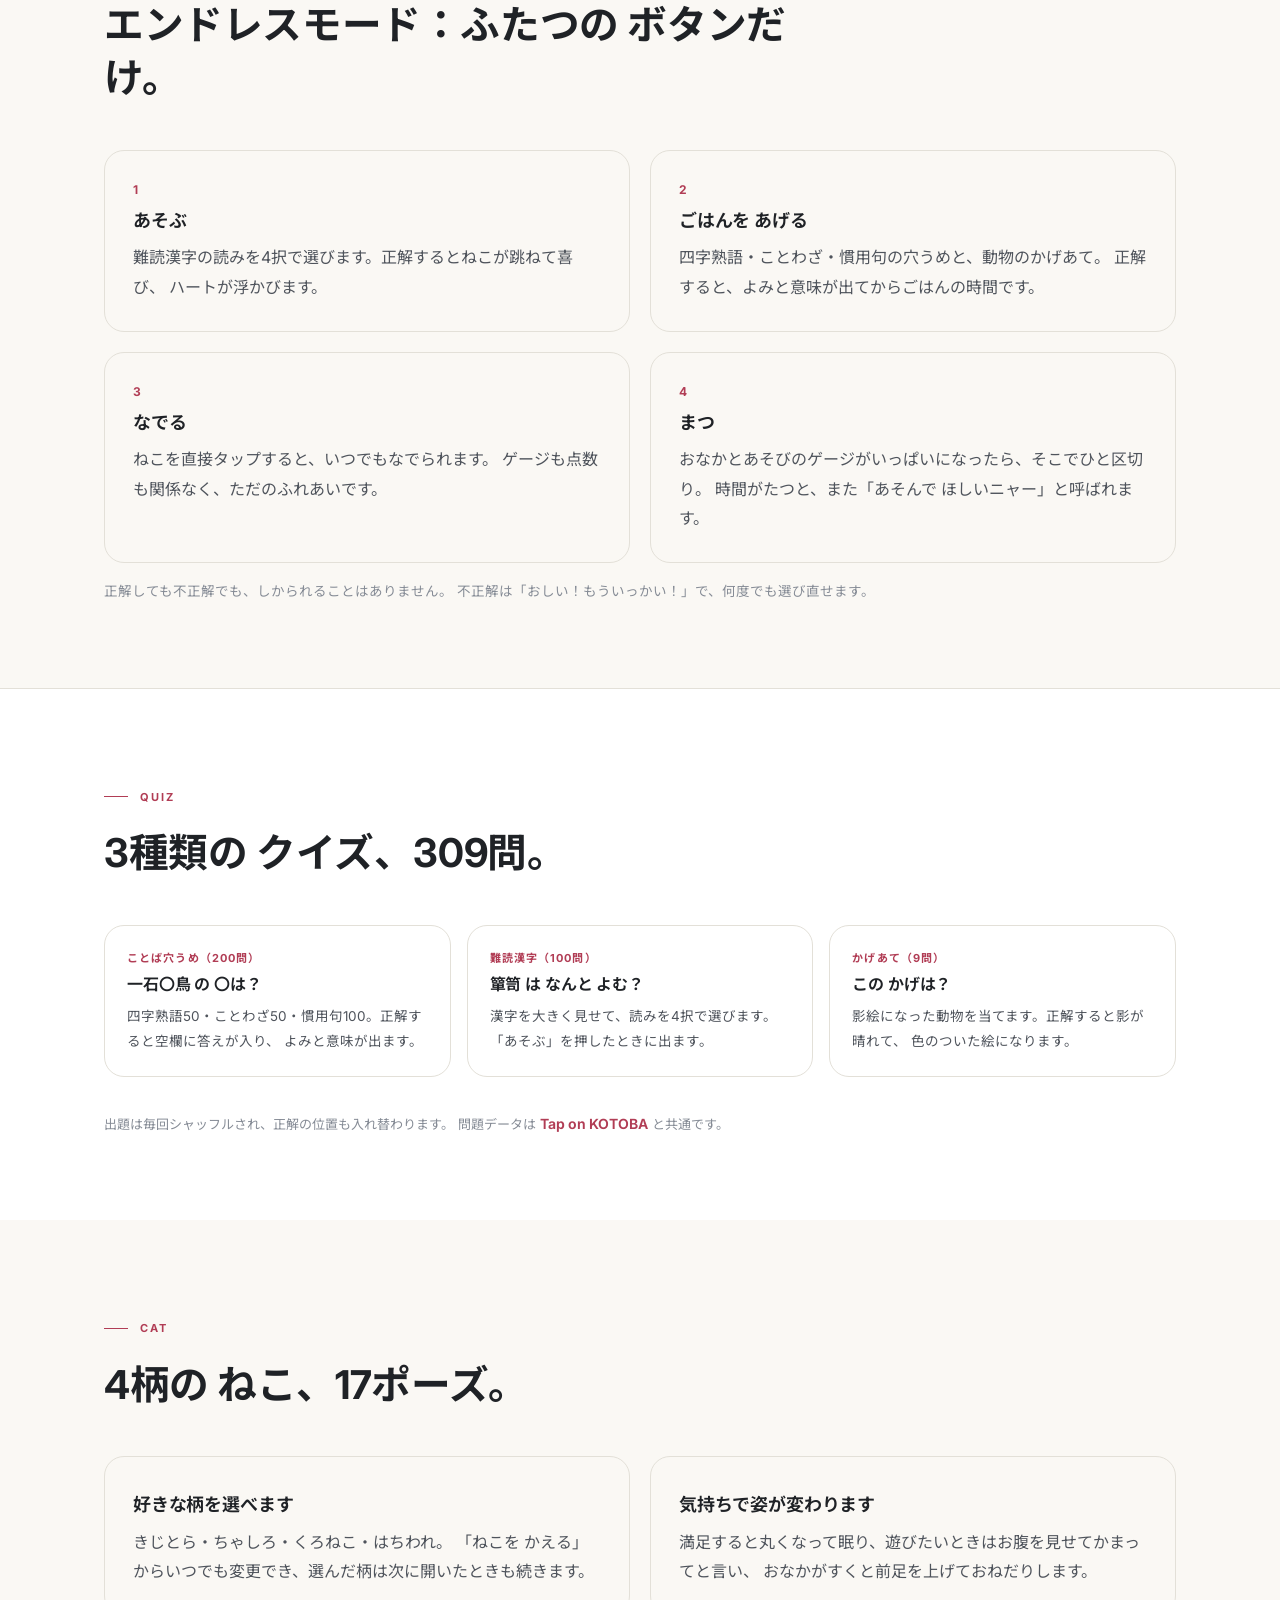
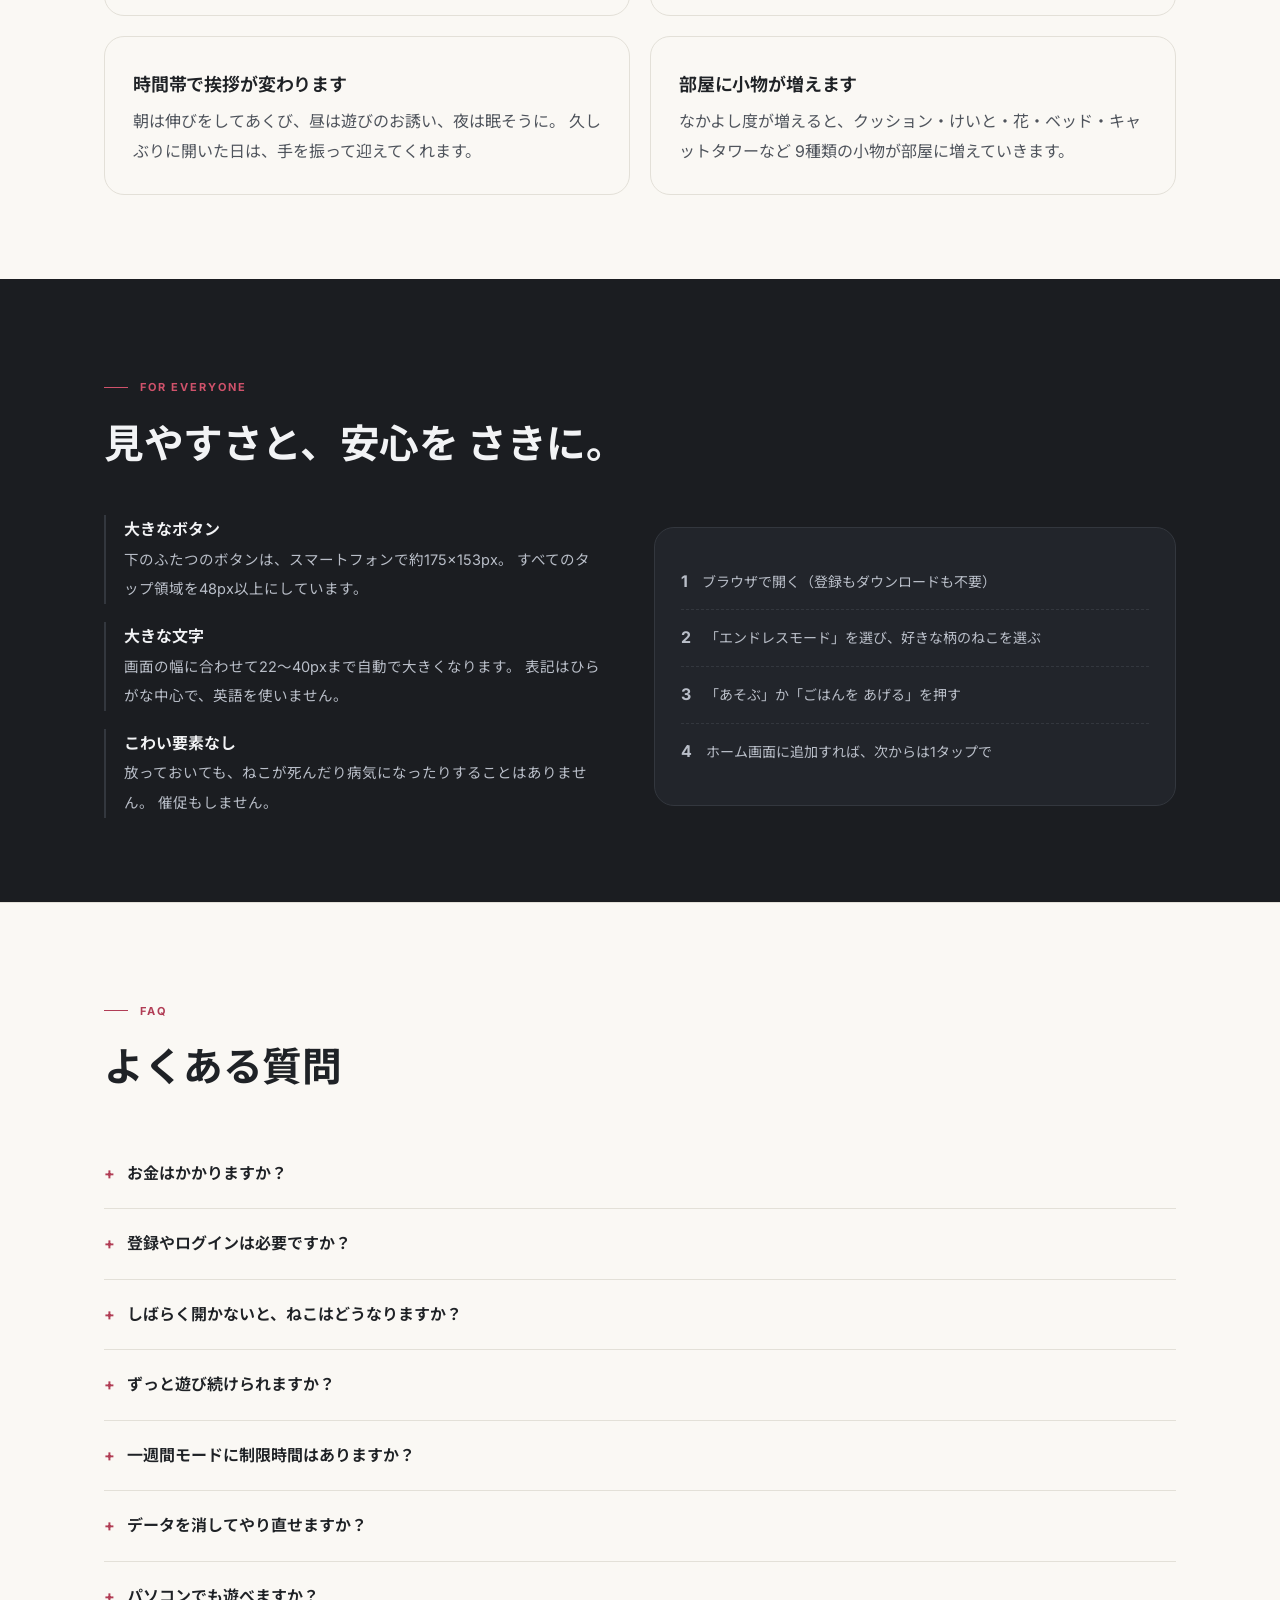
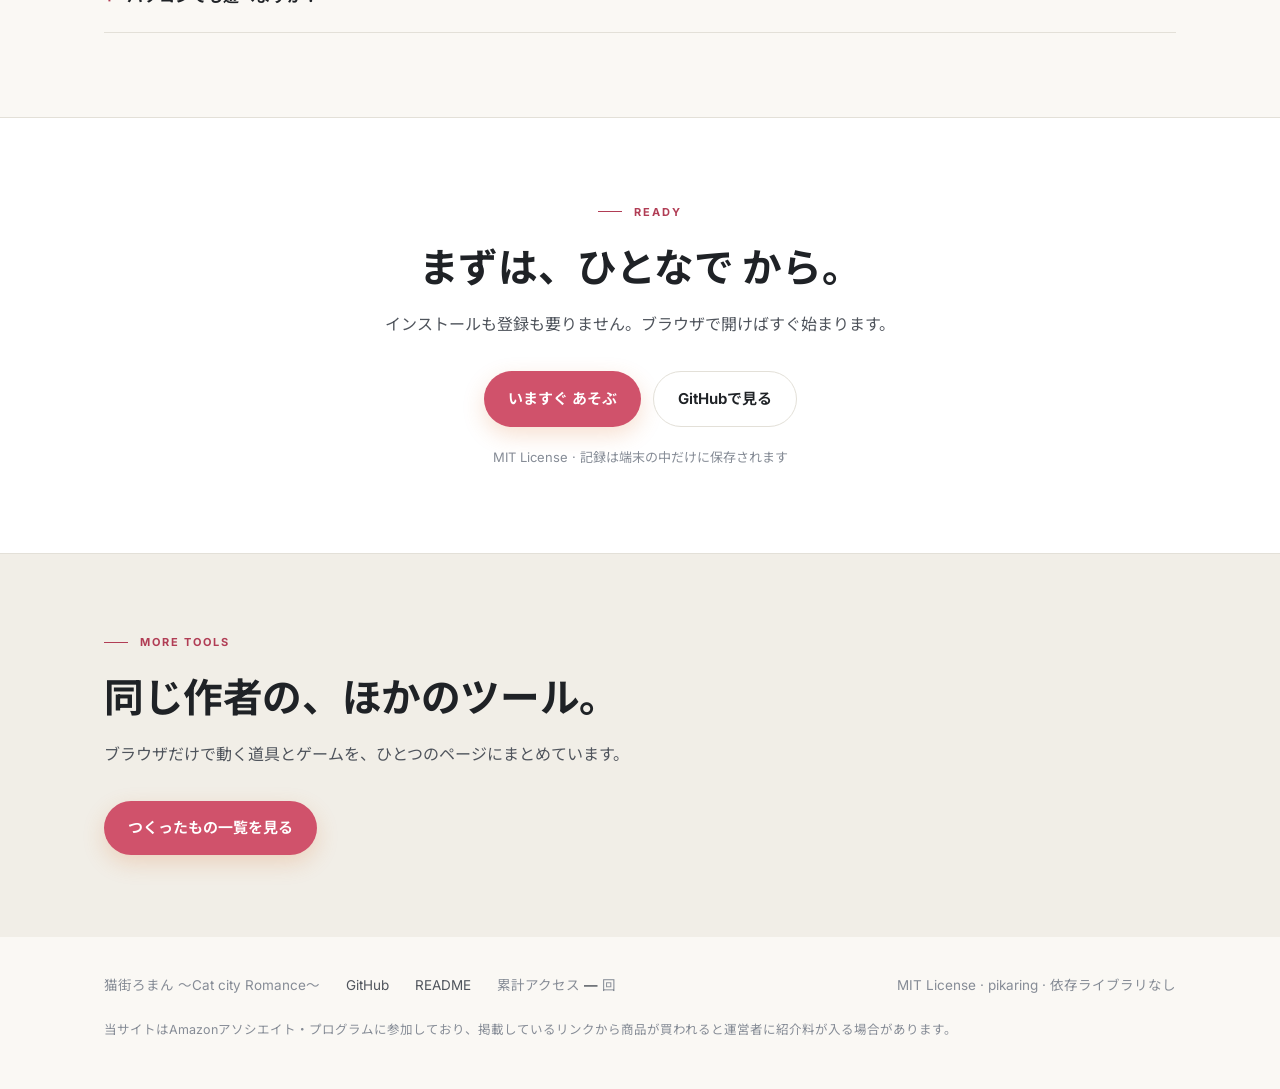
==== commit 7b10c5da: "猫街ろまんの タイトルロゴを 追加し、アイコンを ロゴと ねこ 4ひきの 図がらに（猫街三部作で 共通）。紹介ページの 見出しにも ロゴ Co-Authored-By: Claude Opus 5.5" ====
--- a/index.html
+++ b/index.html
@@ -89,7 +89,8 @@
   <div class="wrap hero-grid">
     <div>
       <span class="pill"><b>無料</b> · インストール不要 · 通信なし · MIT License</span>
-      <h1>猫街ろまん<br>ねこと くらす 街の、ちいさな 毎日。</h1>
+      <img class="hero-logo" src="assets/logo.png" alt="猫街ろまん 〜Cat city Romance〜" width="967" height="388">
+      <h1>ねこと くらす<br>街の、<br>ちいさな 毎日。</h1>
       <p class="lead">タップだけで遊べる、ねこと飼い主の日常ゲーム。
         <b>一週間モード</b>では、ナオ・フミ・マキ・チカの だれかになって、
         朝ごはん・授業・放課後・夜のあそびを7日くりかえし、ハイスコアをめざします。
--- a/assets/site.css
+++ b/assets/site.css
@@ -96,6 +96,7 @@
 .pill b { color: var(--ember-dark); }
 h1 { font-size: clamp(36px, 4.6vw, 58px); font-weight: 750; margin: 22px 0 20px; }
 .lead { font-size: 17px; max-width: 30em; }
+.hero-logo { display: block; width: min(100%, 520px); height: auto; margin: 14px 0 6px; }
 .hero-actions { display: flex; flex-wrap: wrap; gap: 12px; margin: 32px 0 18px; }
 .hero-note { font-size: 13px; color: var(--muted); }
 
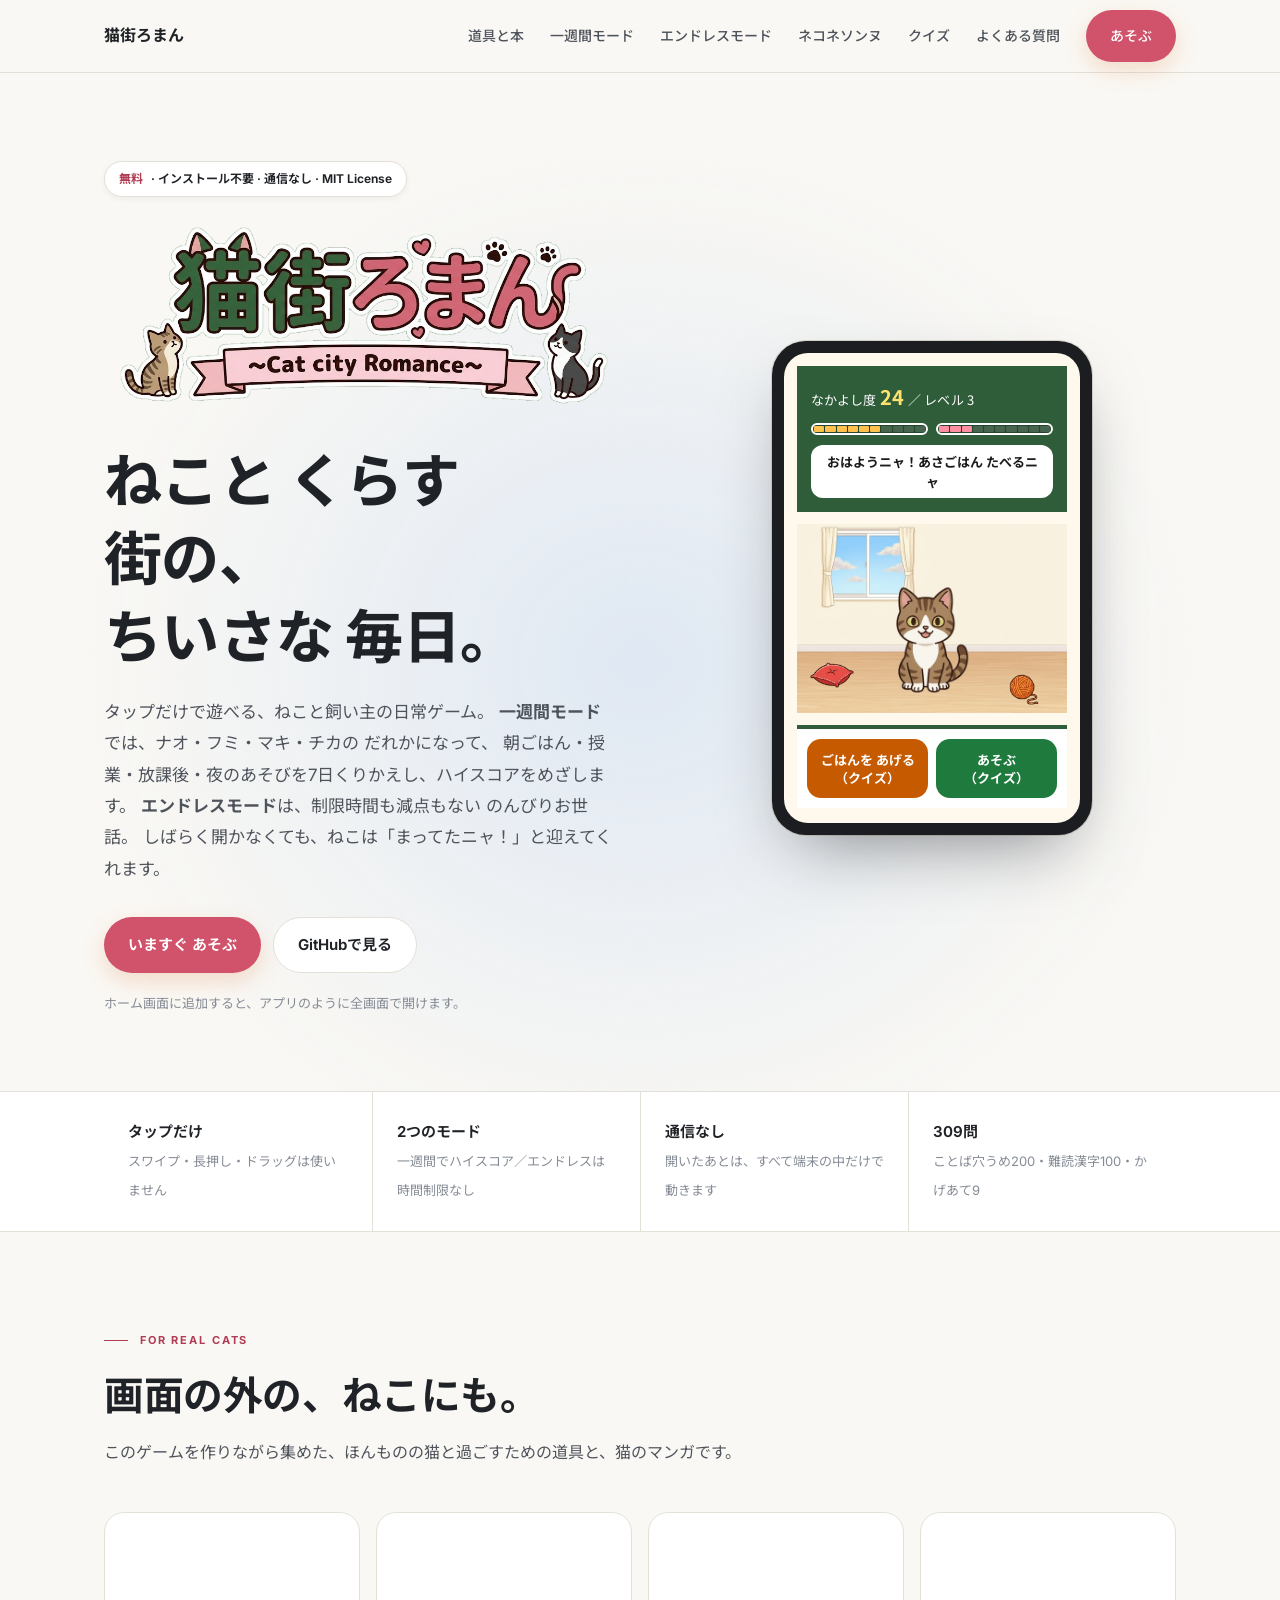
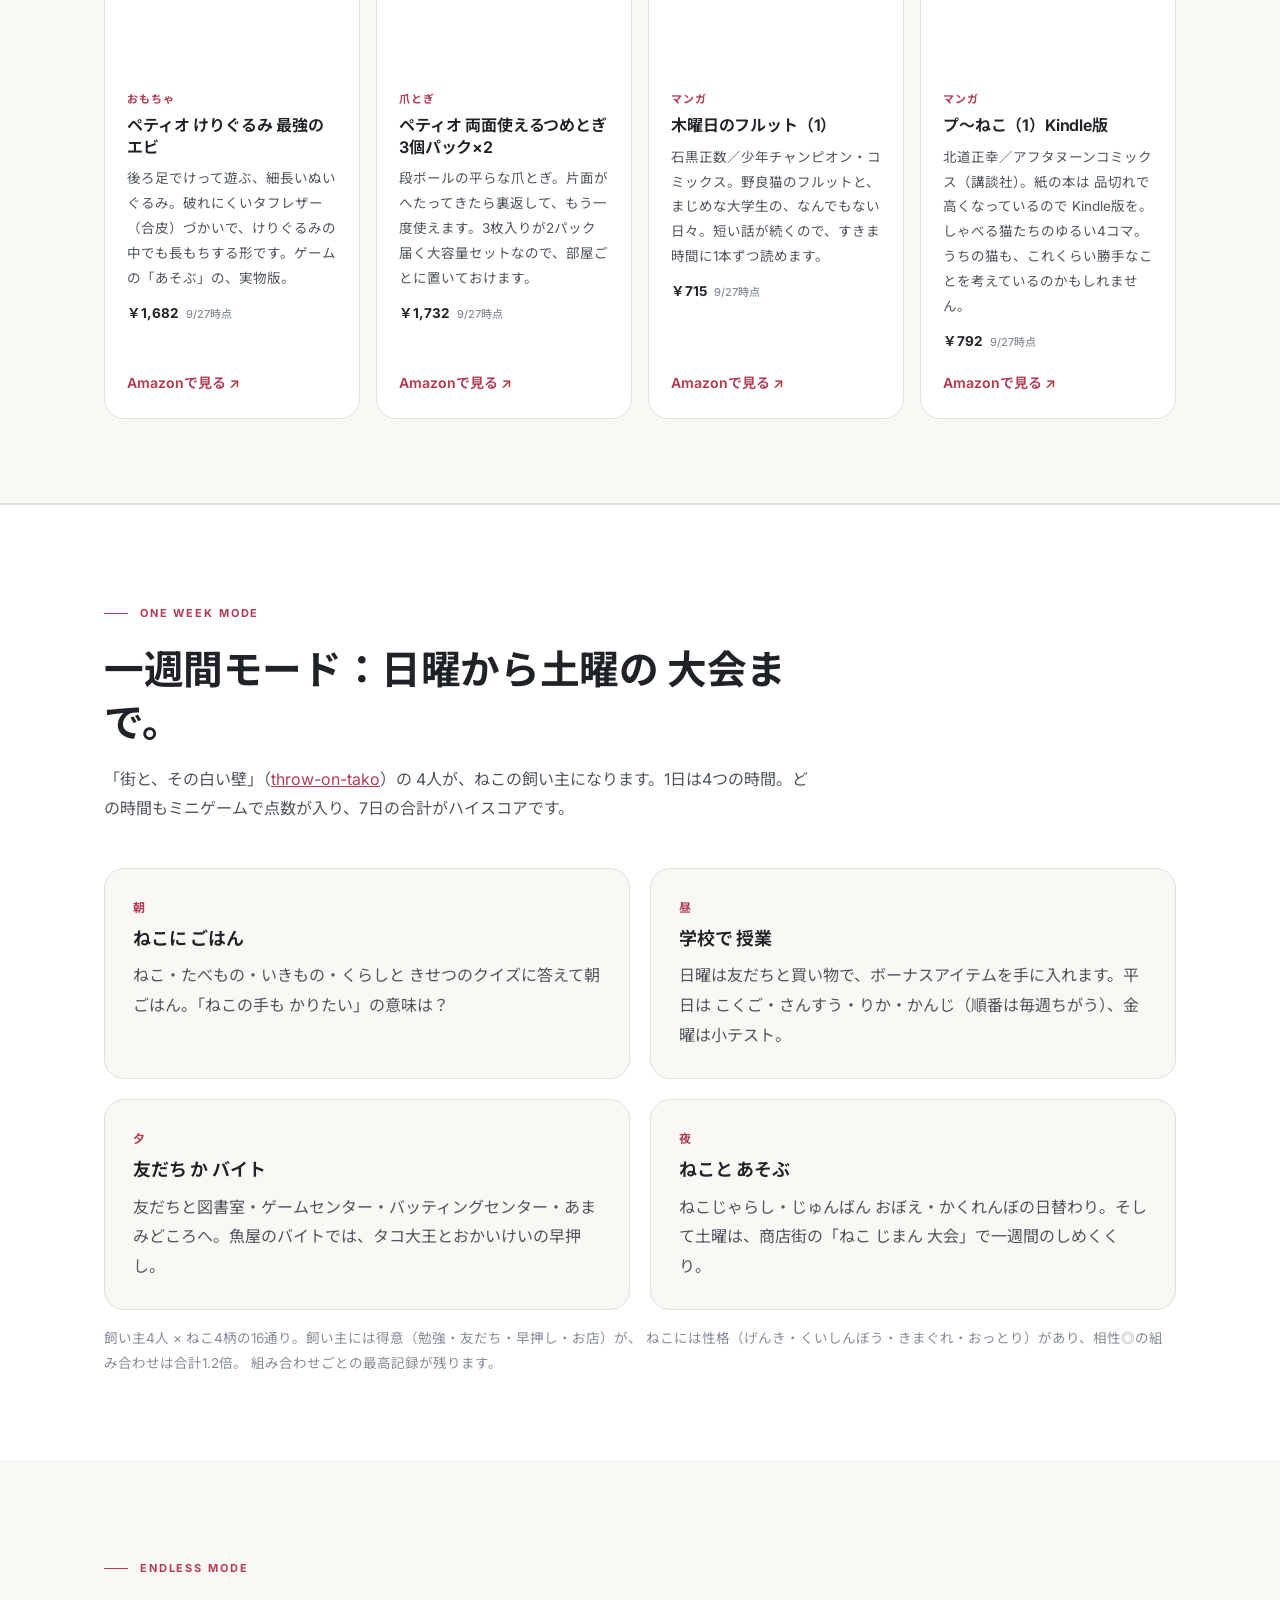
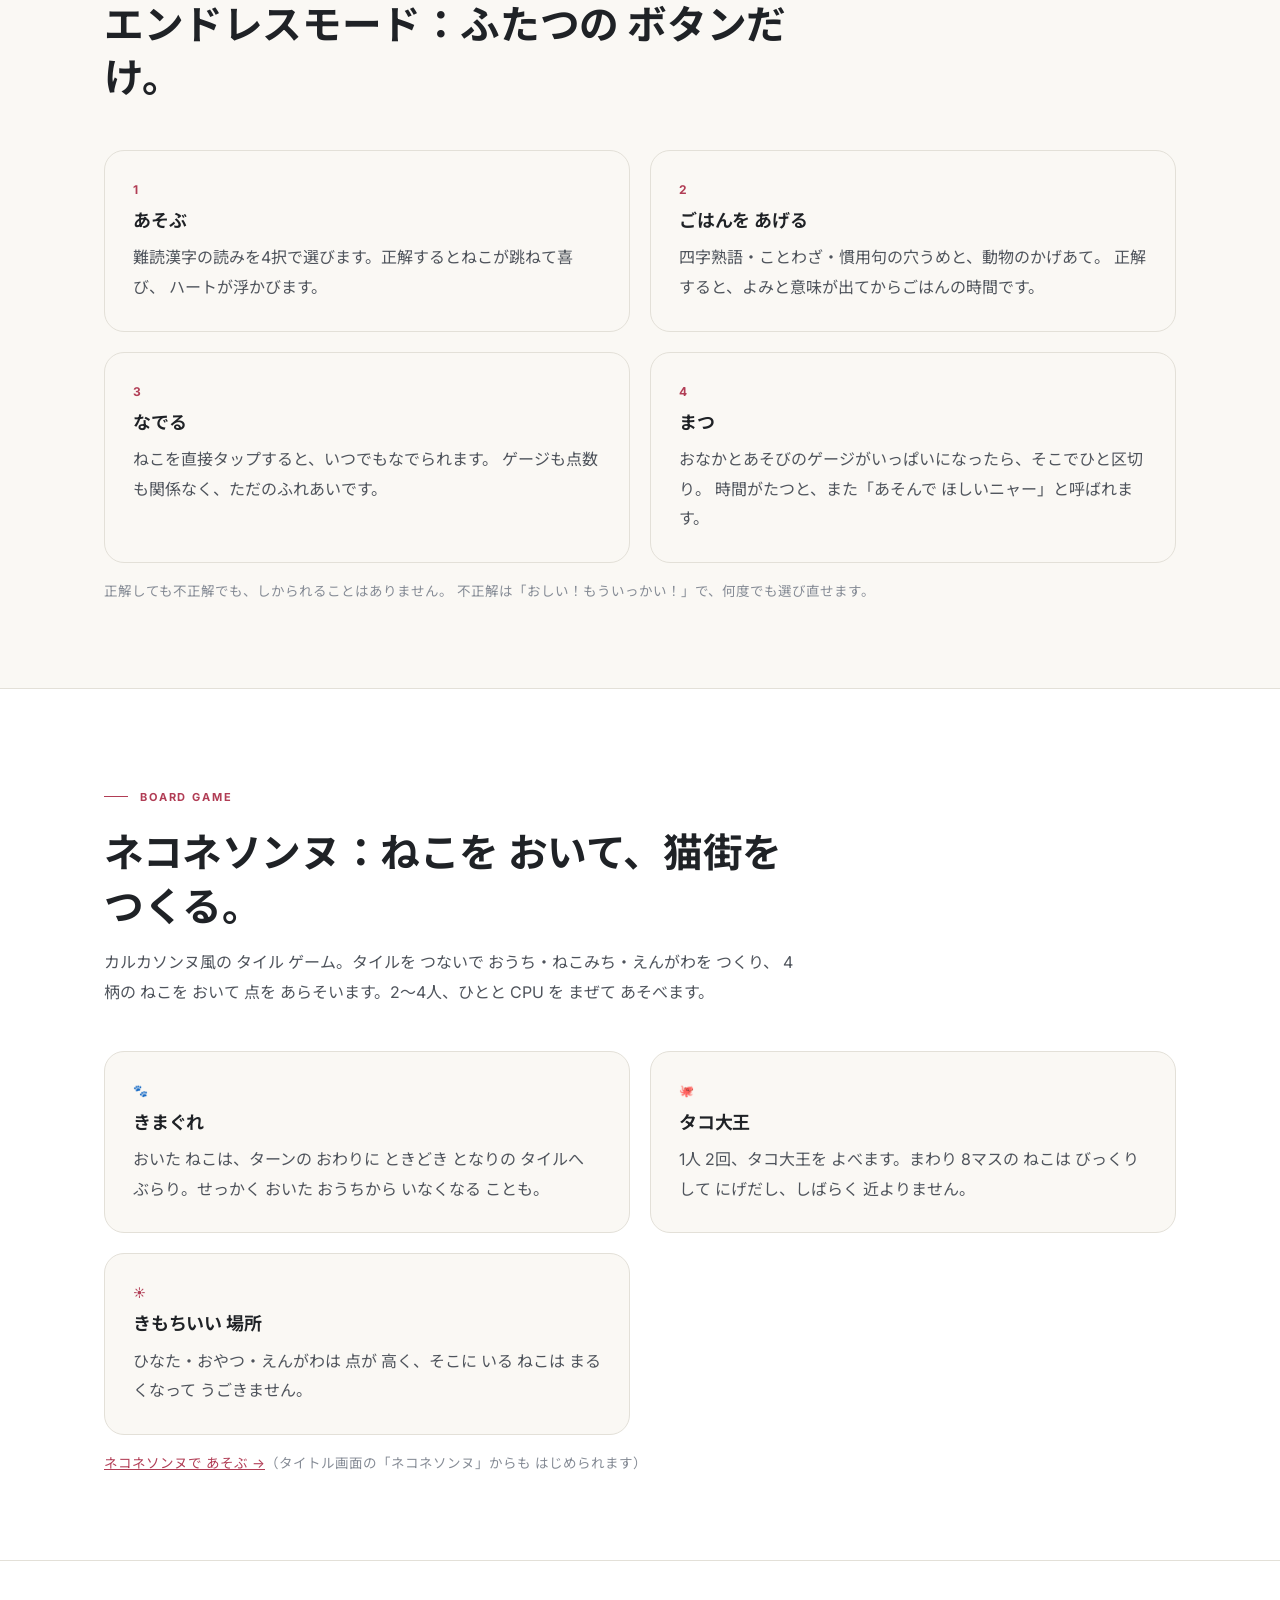
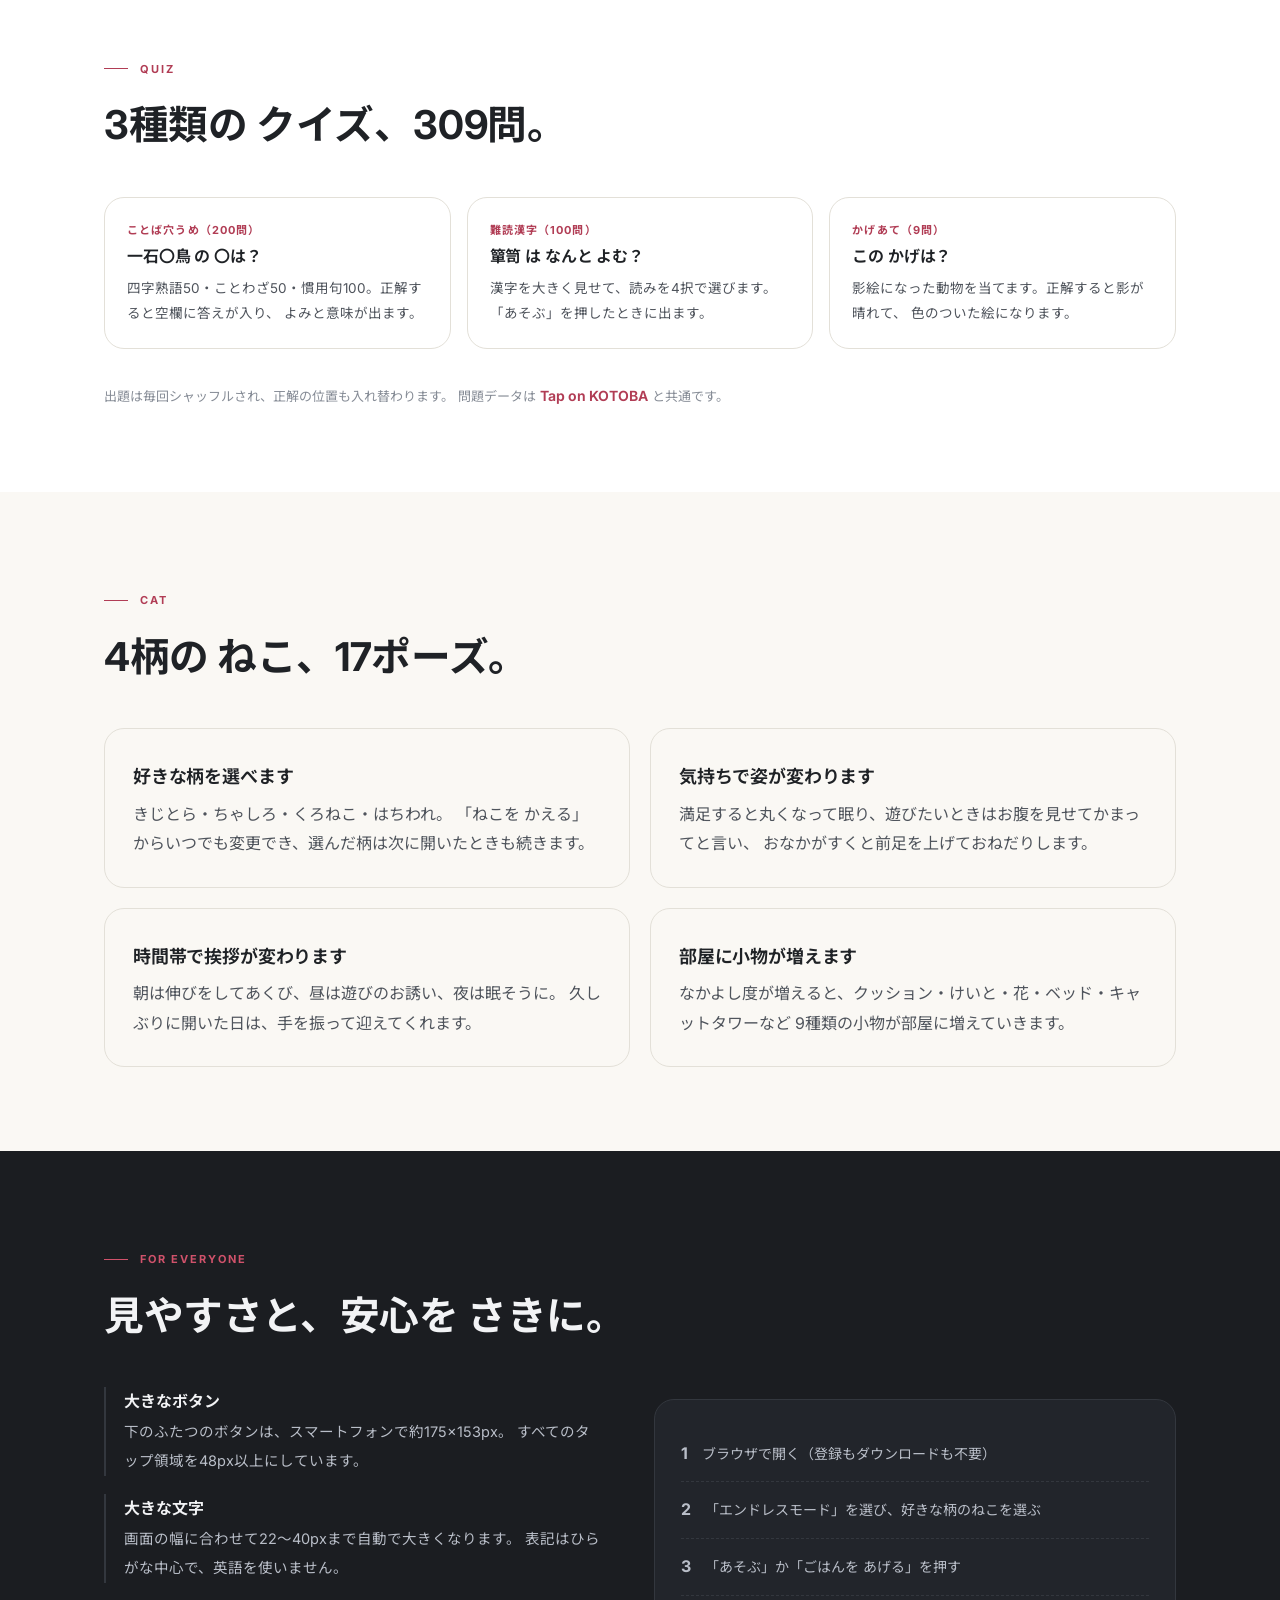
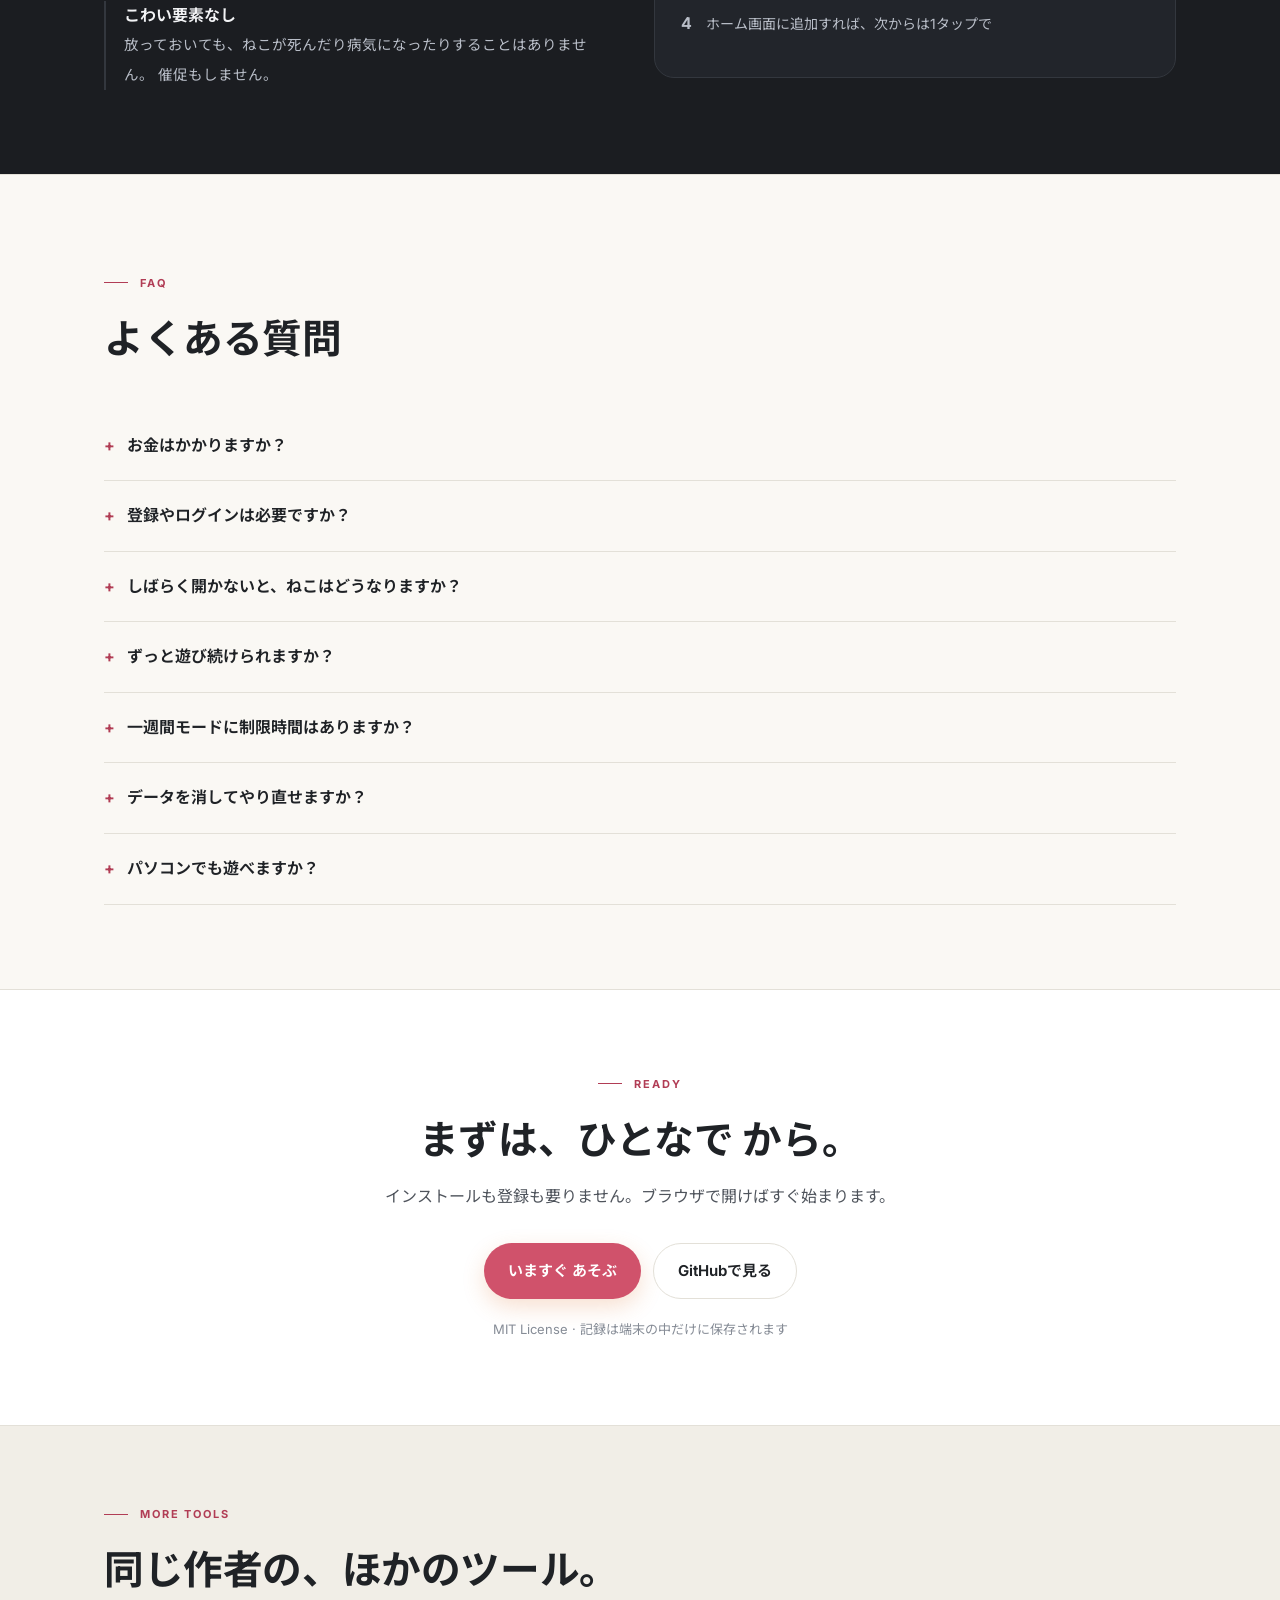
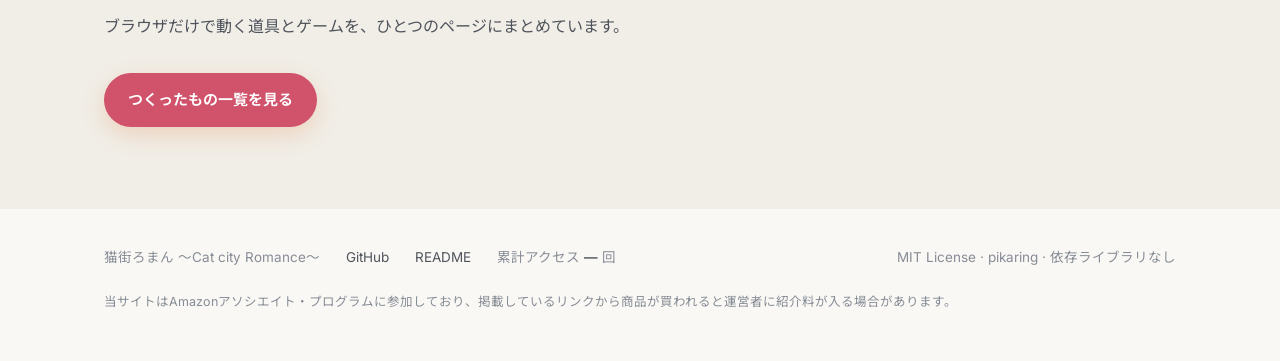
==== commit e68dd326: "ネコネソンヌ：猫街の ねこを おいていく タイル ゲーム（最大4人・きまぐれ・タコ大王・ひなた／おやつ） Co-Authored-By: Claude Opus 5.5 <noreply@anthro" ====
--- a/index.html
+++ b/index.html
@@ -78,6 +78,7 @@
       <a href="#goods">道具と本</a>
       <a href="#week">一週間モード</a>
       <a href="#about">エンドレスモード</a>
+      <a href="#board">ネコネソンヌ</a>
       <a href="#quiz">クイズ</a>
       <a href="#faq">よくある質問</a>
       <a class="btn btn-main" href="app/">あそぶ</a>
@@ -245,6 +246,35 @@
     </div>
     <p class="note">正解しても不正解でも、しかられることはありません。
       不正解は「おしい！もういっかい！」で、何度でも選び直せます。</p>
+  </div>
+</section>
+
+<section class="alt" id="board">
+  <div class="wrap">
+    <div class="sec-head">
+      <p class="eyebrow">BOARD GAME</p>
+      <h2>ネコネソンヌ：ねこを おいて、猫街を つくる。</h2>
+      <p>カルカソンヌ風の タイル ゲーム。タイルを つないで おうち・ねこみち・えんがわを つくり、
+        4柄の ねこを おいて 点を あらそいます。2〜4人、ひとと CPU を まぜて あそべます。</p>
+    </div>
+    <div class="cards">
+      <div class="card">
+        <p class="num">🐾</p>
+        <h3>きまぐれ</h3>
+        <p>おいた ねこは、ターンの おわりに ときどき となりの タイルへ ぶらり。せっかく おいた おうちから いなくなる ことも。</p>
+      </div>
+      <div class="card">
+        <p class="num">🐙</p>
+        <h3>タコ大王</h3>
+        <p>1人 2回、タコ大王を よべます。まわり 8マスの ねこは びっくりして にげだし、しばらく 近よりません。</p>
+      </div>
+      <div class="card">
+        <p class="num">☀</p>
+        <h3>きもちいい 場所</h3>
+        <p>ひなた・おやつ・えんがわは 点が 高く、そこに いる ねこは まるくなって うごきません。</p>
+      </div>
+    </div>
+    <p class="note"><a href="app/nekonesonne.html">ネコネソンヌで あそぶ →</a>（タイトル画面の「ネコネソンヌ」からも はじめられます）</p>
   </div>
 </section>
 
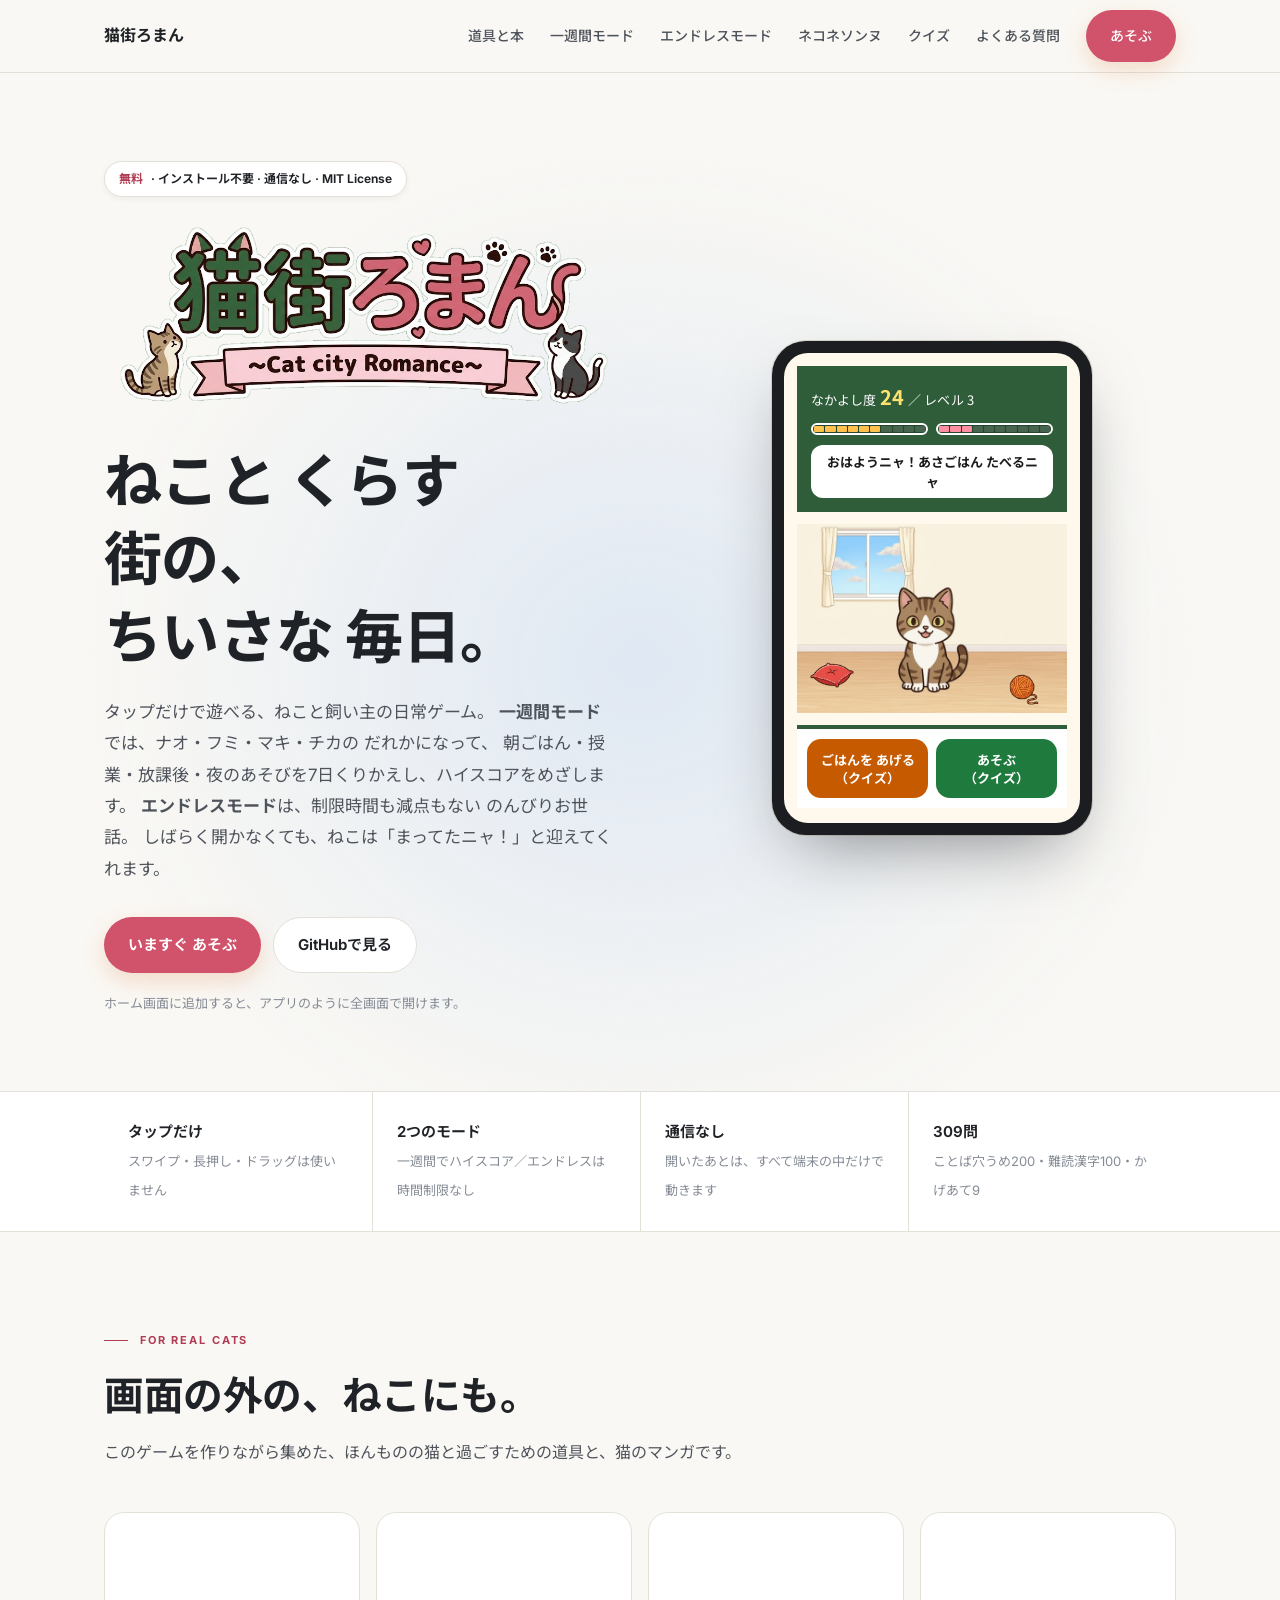
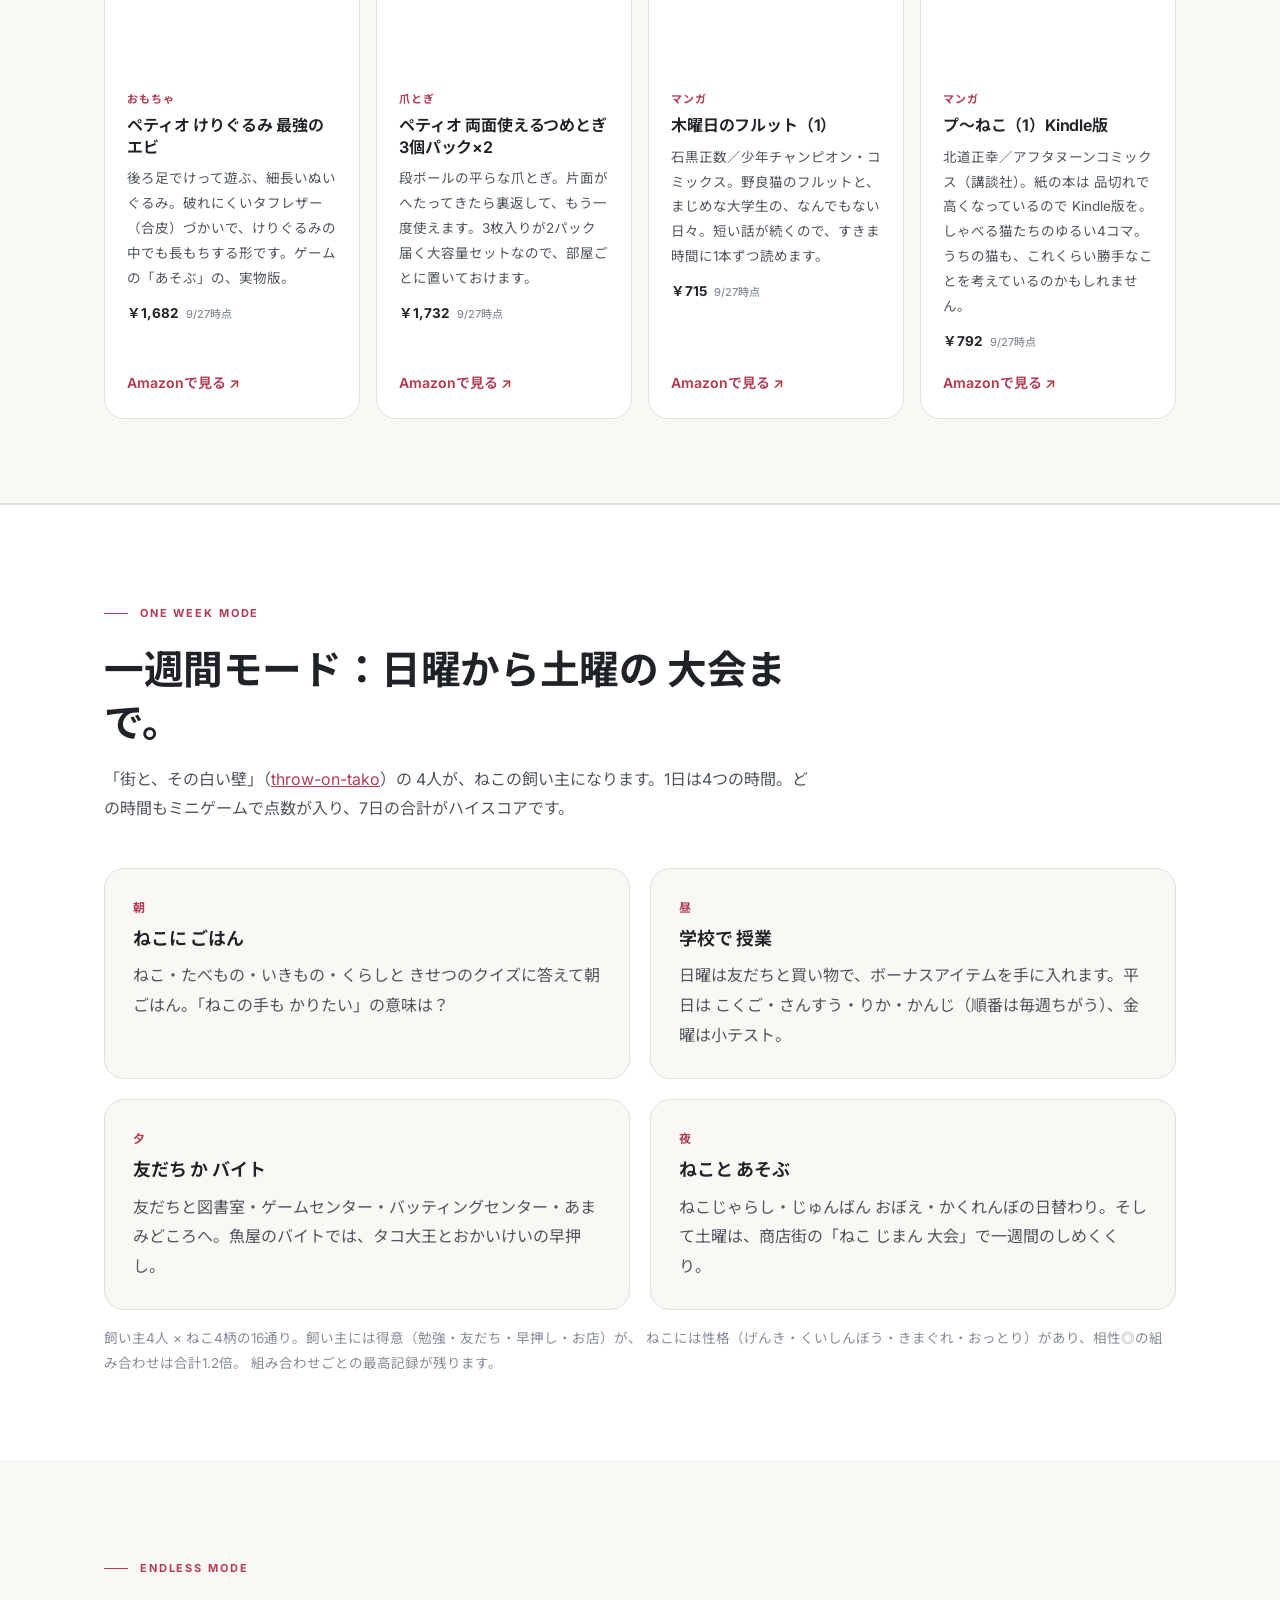
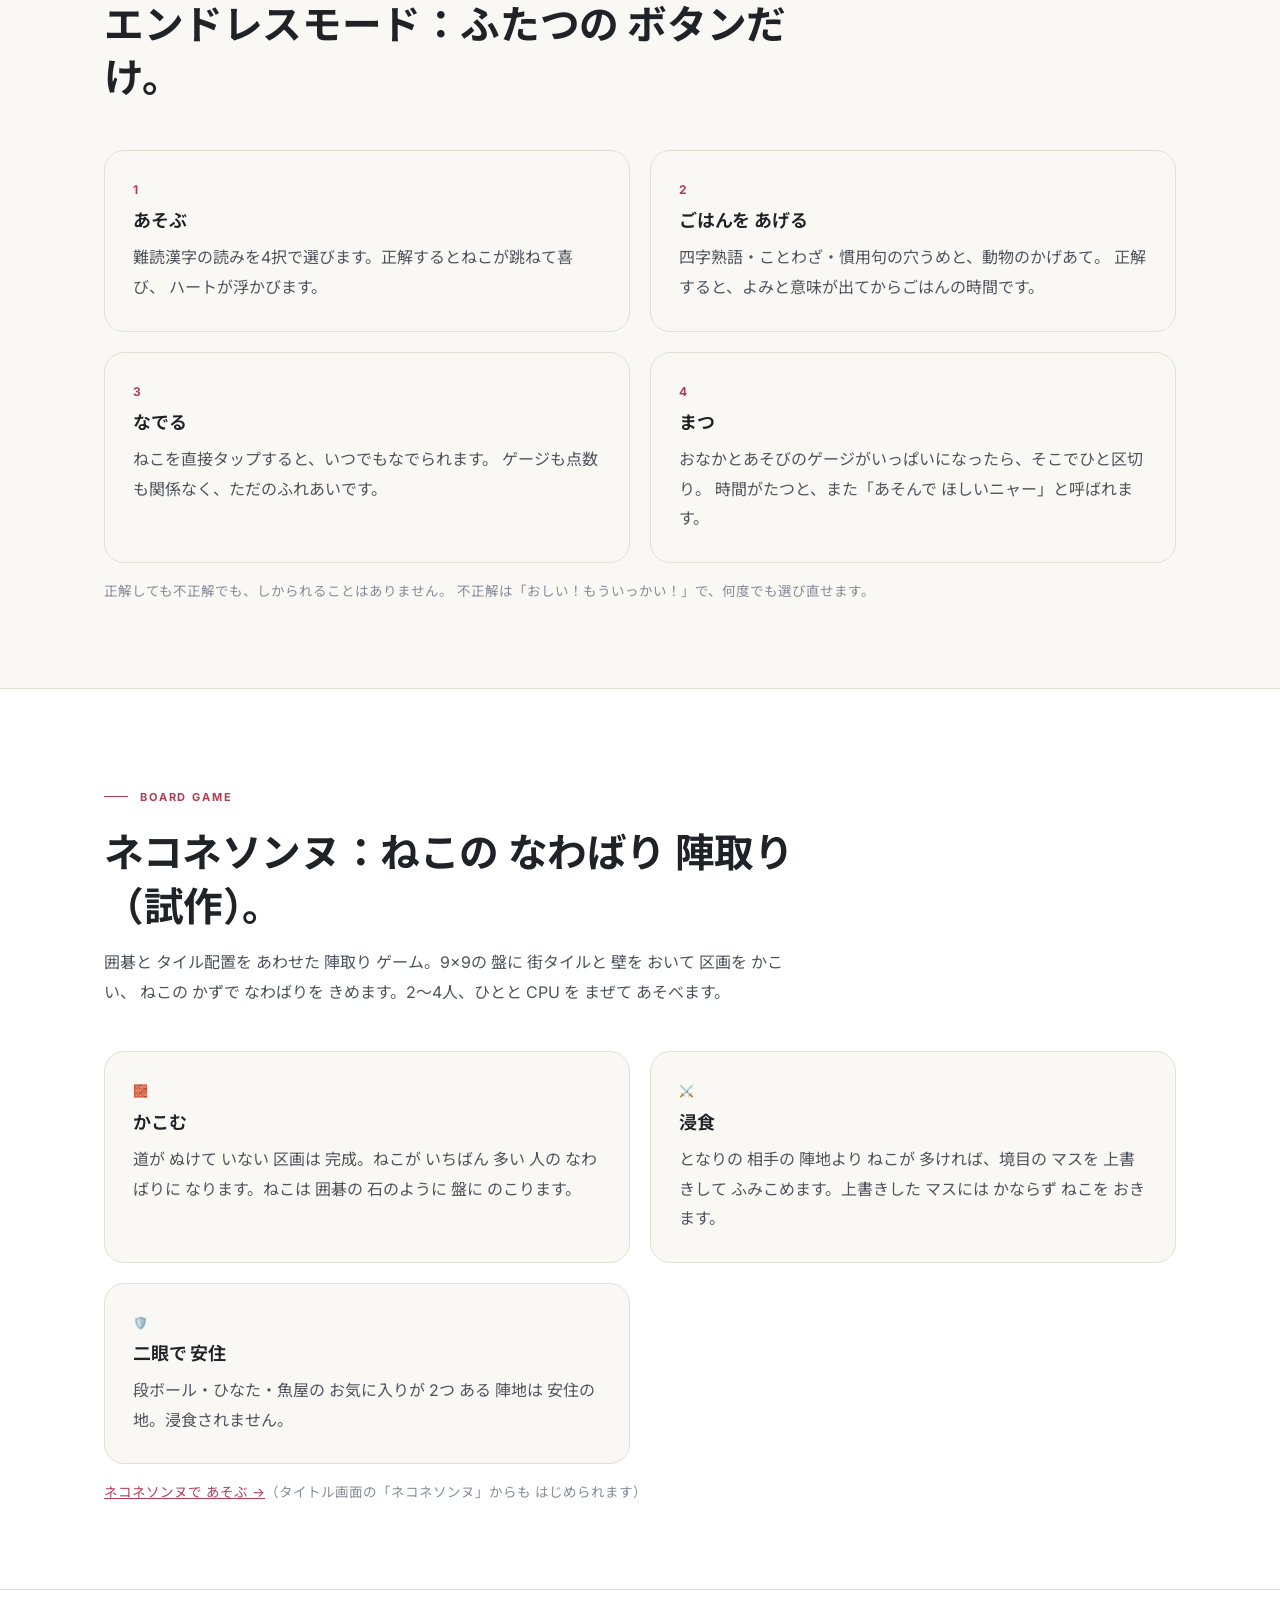
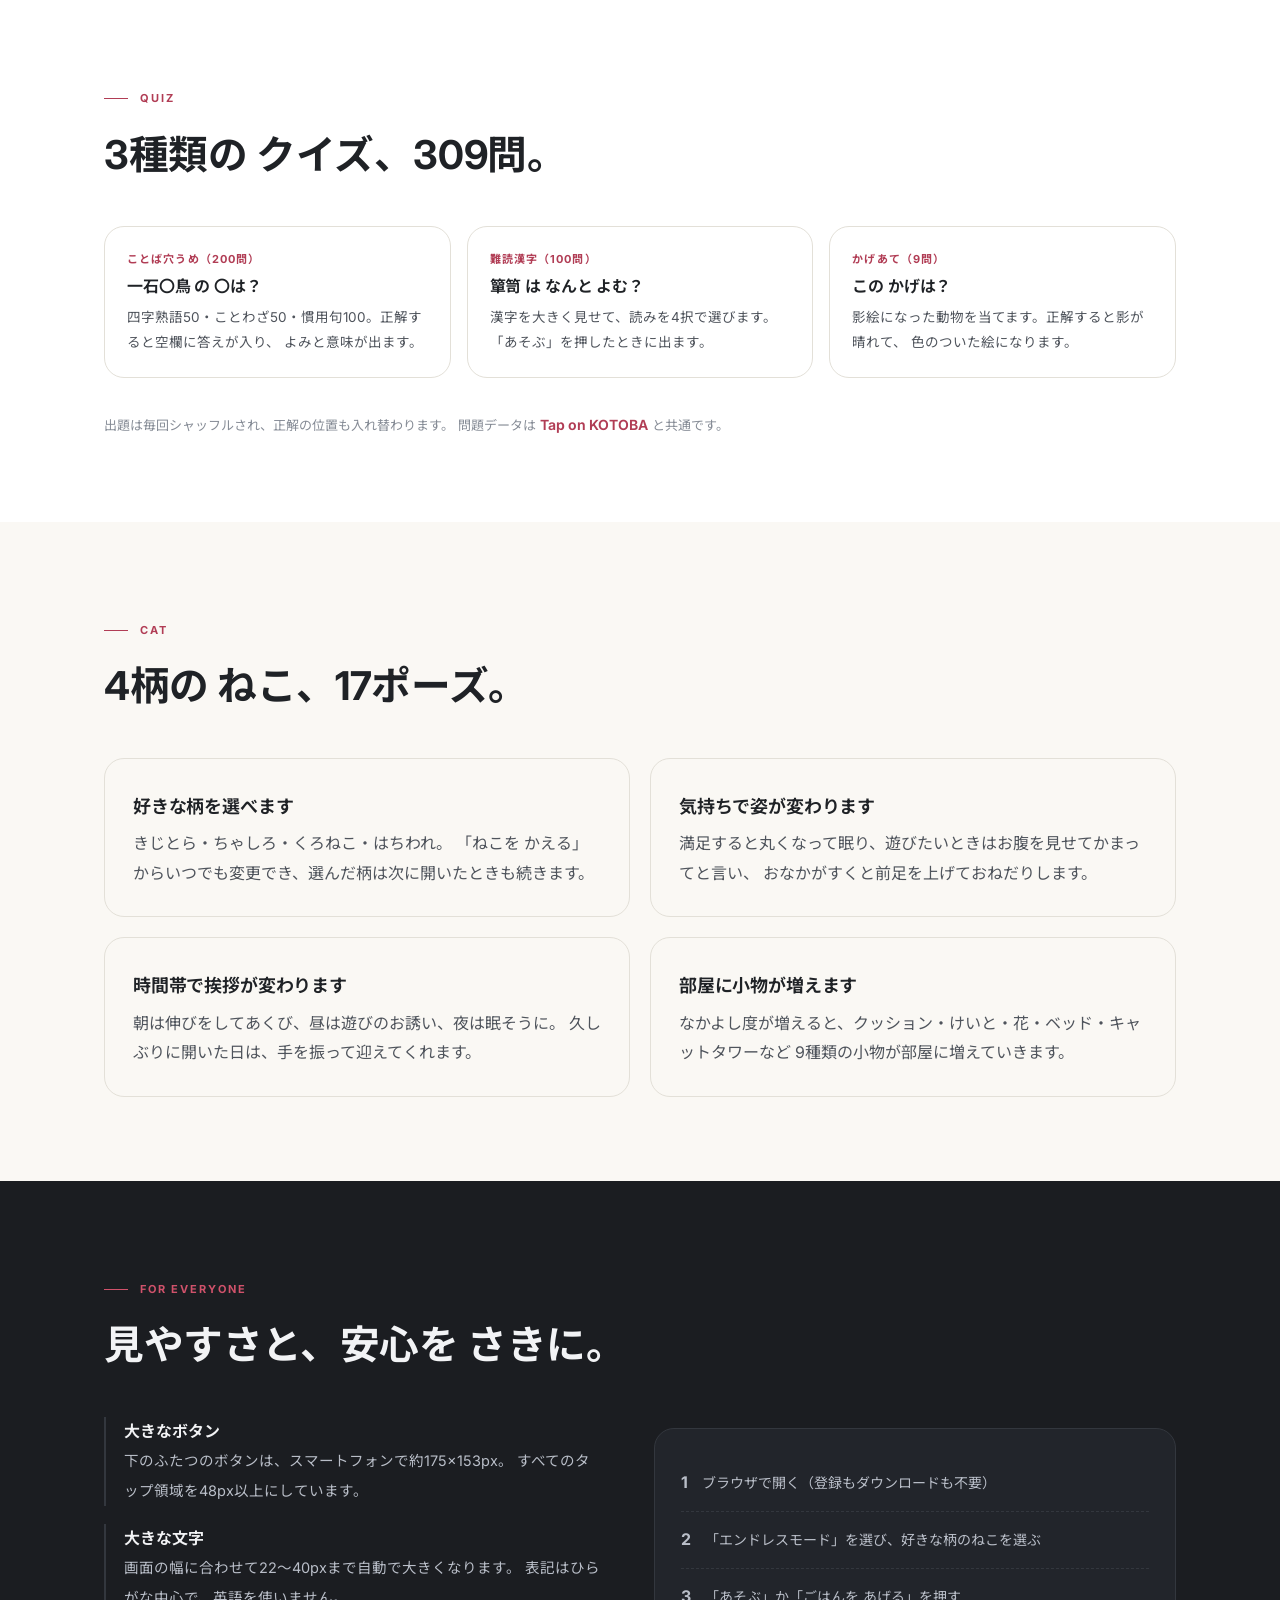
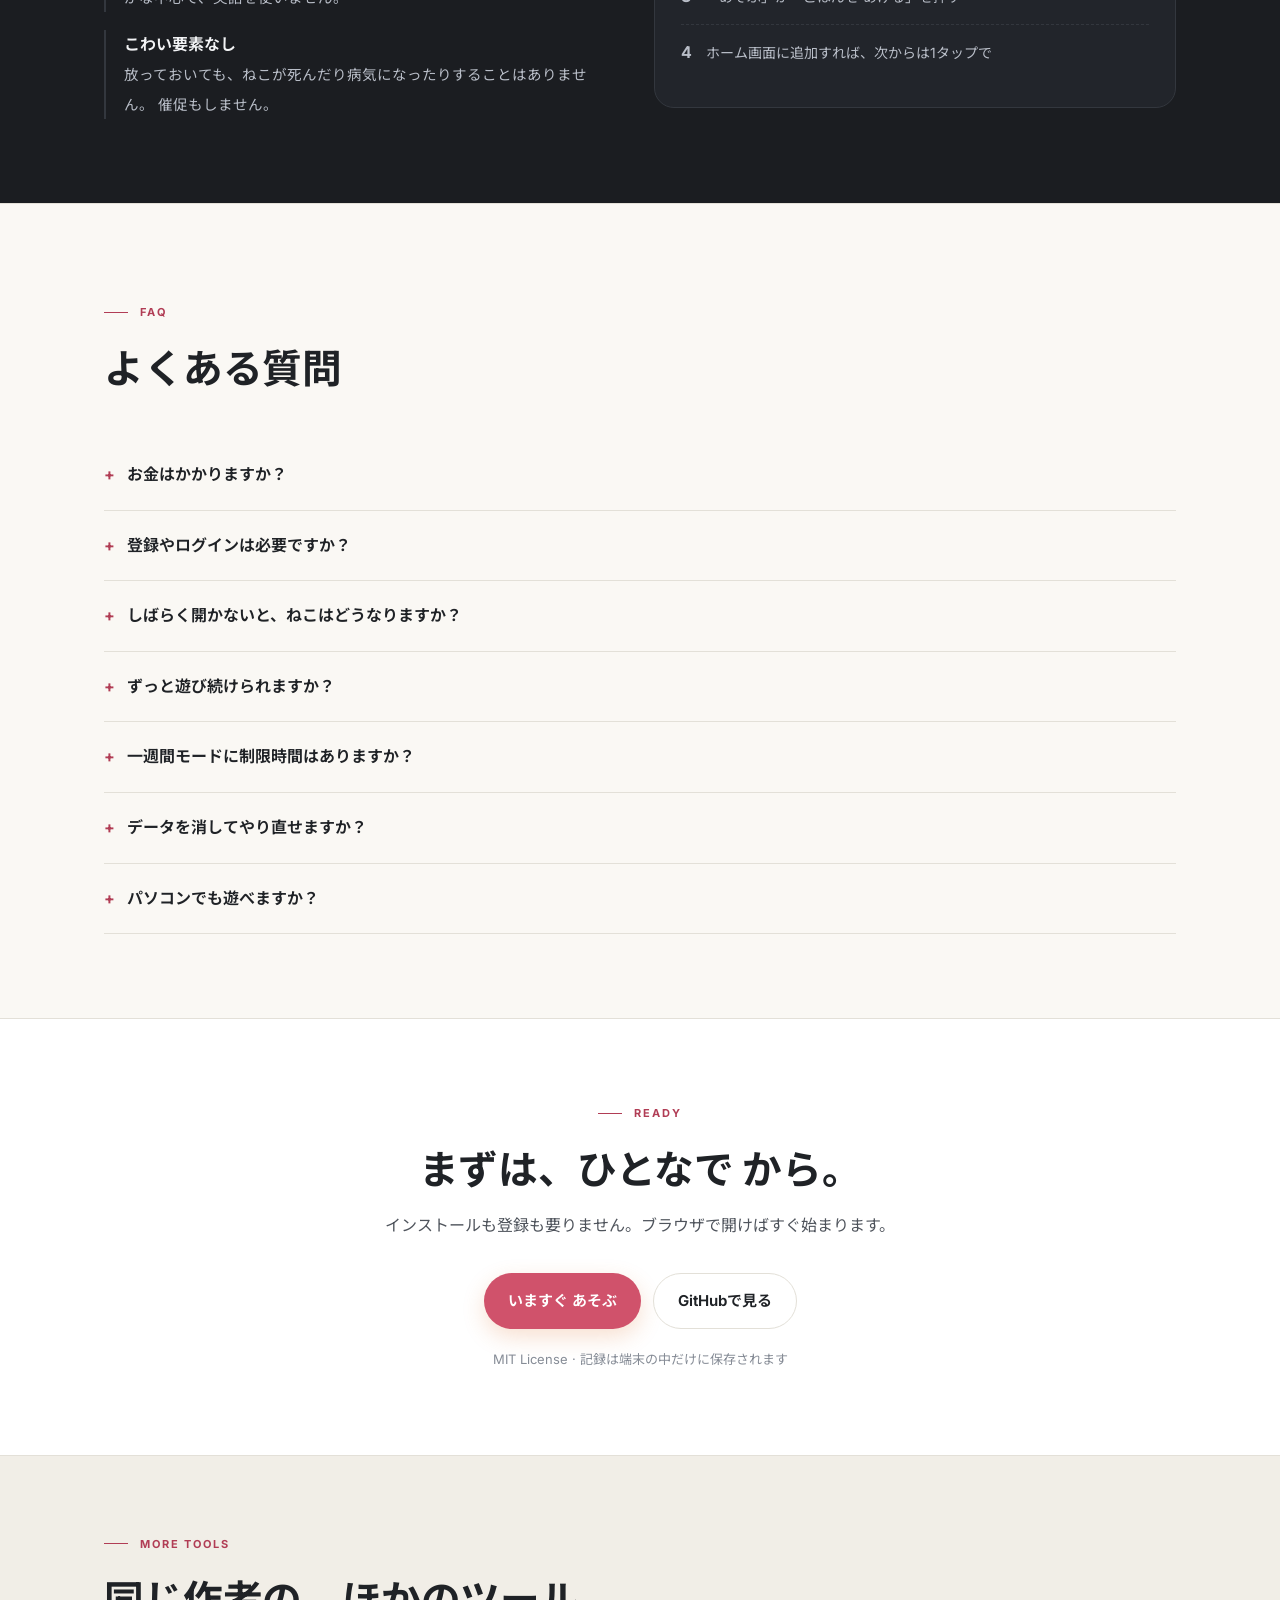
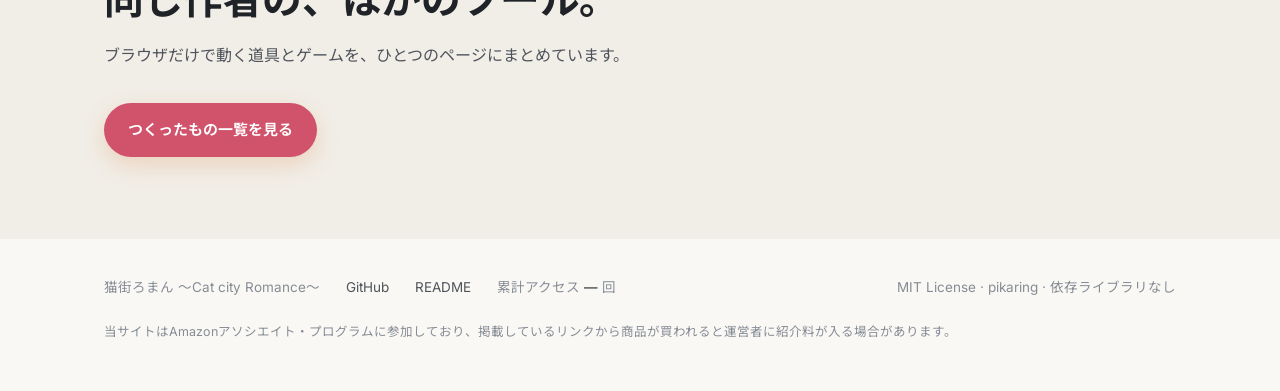
==== commit 715cf8c1: "ネコネソンヌを 囲碁×タイル配置の なわばり 陣取りに 作りなおし（neko-ne-sonne/ に 独立） - 9×9 の 盤・手札3まい・辺を ぴったり あわせて おく - おいた あと ねこ／ボ" ====
--- a/index.html
+++ b/index.html
@@ -253,28 +253,28 @@
   <div class="wrap">
     <div class="sec-head">
       <p class="eyebrow">BOARD GAME</p>
-      <h2>ネコネソンヌ：ねこを おいて、猫街を つくる。</h2>
-      <p>カルカソンヌ風の タイル ゲーム。タイルを つないで おうち・ねこみち・えんがわを つくり、
-        4柄の ねこを おいて 点を あらそいます。2〜4人、ひとと CPU を まぜて あそべます。</p>
+      <h2>ネコネソンヌ：ねこの なわばり 陣取り（試作）。</h2>
+      <p>囲碁と タイル配置を あわせた 陣取り ゲーム。9×9の 盤に 街タイルと 壁を おいて 区画を かこい、
+        ねこの かずで なわばりを きめます。2〜4人、ひとと CPU を まぜて あそべます。</p>
     </div>
     <div class="cards">
       <div class="card">
-        <p class="num">🐾</p>
-        <h3>きまぐれ</h3>
-        <p>おいた ねこは、ターンの おわりに ときどき となりの タイルへ ぶらり。せっかく おいた おうちから いなくなる ことも。</p>
-      </div>
-      <div class="card">
-        <p class="num">🐙</p>
-        <h3>タコ大王</h3>
-        <p>1人 2回、タコ大王を よべます。まわり 8マスの ねこは びっくりして にげだし、しばらく 近よりません。</p>
-      </div>
-      <div class="card">
-        <p class="num">☀</p>
-        <h3>きもちいい 場所</h3>
-        <p>ひなた・おやつ・えんがわは 点が 高く、そこに いる ねこは まるくなって うごきません。</p>
-      </div>
-    </div>
-    <p class="note"><a href="app/nekonesonne.html">ネコネソンヌで あそぶ →</a>（タイトル画面の「ネコネソンヌ」からも はじめられます）</p>
+        <p class="num">🧱</p>
+        <h3>かこむ</h3>
+        <p>道が ぬけて いない 区画は 完成。ねこが いちばん 多い 人の なわばりに なります。ねこは 囲碁の 石のように 盤に のこります。</p>
+      </div>
+      <div class="card">
+        <p class="num">⚔️</p>
+        <h3>浸食</h3>
+        <p>となりの 相手の 陣地より ねこが 多ければ、境目の マスを 上書きして ふみこめます。上書きした マスには かならず ねこを おきます。</p>
+      </div>
+      <div class="card">
+        <p class="num">🛡️</p>
+        <h3>二眼で 安住</h3>
+        <p>段ボール・ひなた・魚屋の お気に入りが 2つ ある 陣地は 安住の地。浸食されません。</p>
+      </div>
+    </div>
+    <p class="note"><a href="neko-ne-sonne/">ネコネソンヌで あそぶ →</a>（タイトル画面の「ネコネソンヌ」からも はじめられます）</p>
   </div>
 </section>
 
